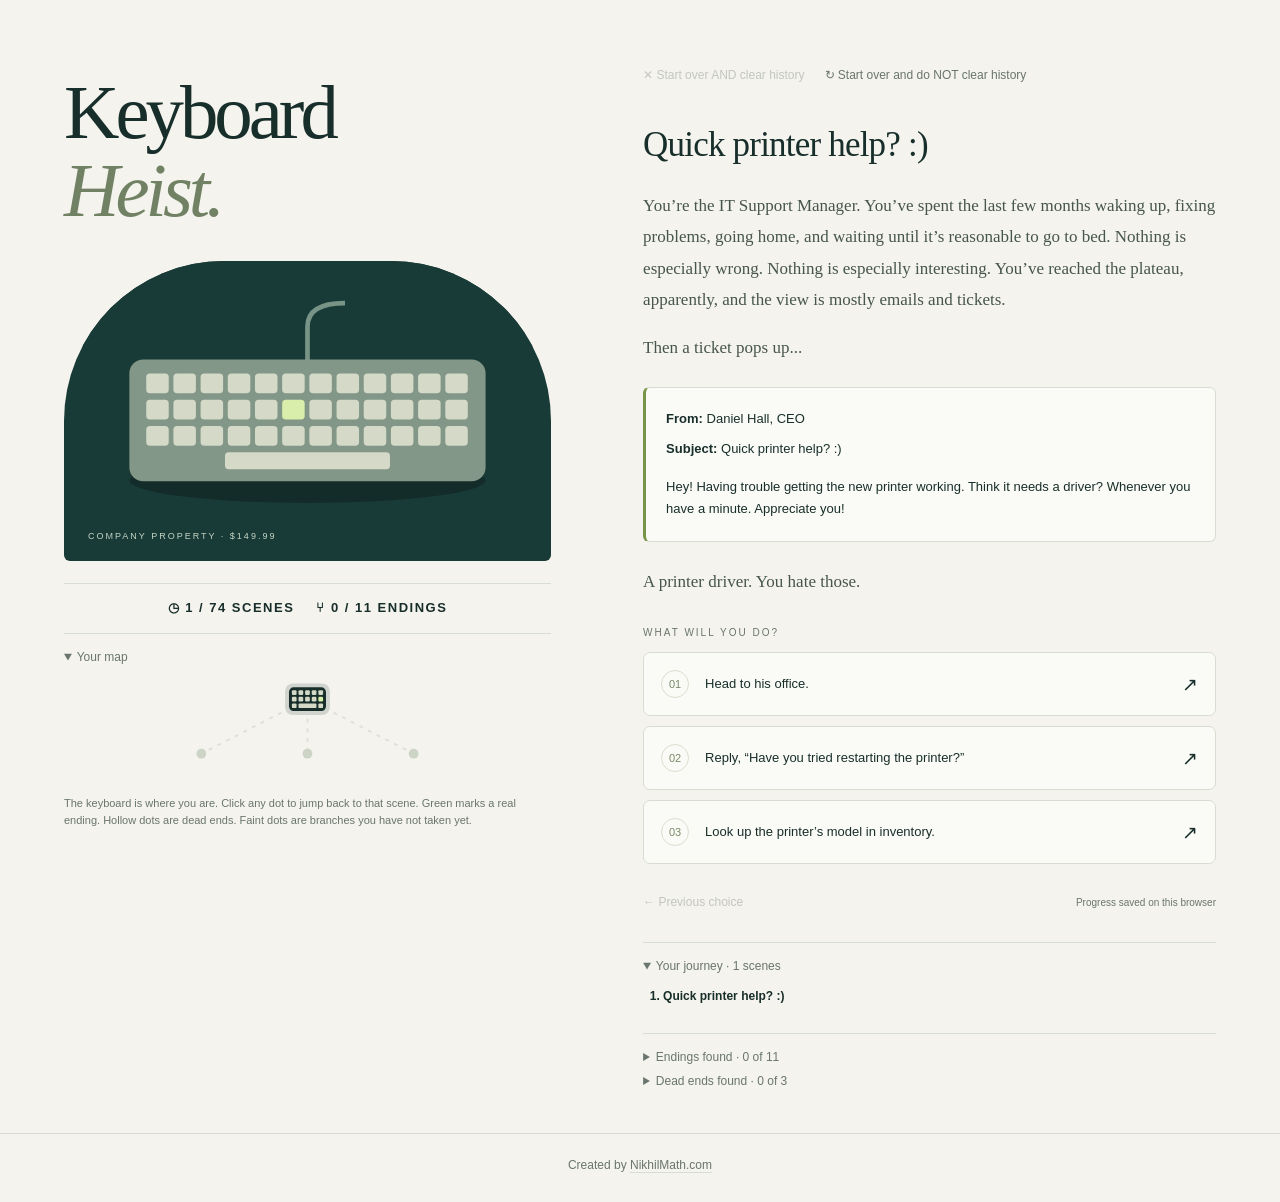
==== index.html @ 2177d33d "Fifth first-time-reader pass: four fixes and a route check in the repo - audit: "The bed cost almost" ====
<!doctype html>
<html lang="en">
<head>
<meta charset="utf-8">
<meta name="viewport" content="width=device-width, initial-scale=1">
<meta name="theme-color" content="#142c29">
<title>Keyboard Heist: A comedy</title>
<meta name="description" content="Steal a keyboard just to feel something. An interactive comedy with eleven real endings and three ways to miss them.">
<meta property="og:type" content="website">
<meta property="og:site_name" content="Keyboard Heist">
<meta property="og:title" content="Keyboard Heist: A comedy">
<meta property="og:description" content="Steal a keyboard just to feel something. An interactive comedy with eleven real endings and three ways to miss them.">
<meta property="og:url" content="https://keyboardheist.com/">
<meta property="og:image" content="https://keyboardheist.com/og-image.jpg">
<meta property="og:image:type" content="image/jpeg">
<meta property="og:image:width" content="2400">
<meta property="og:image:height" content="1260">
<meta property="og:image:alt" content="Keyboard Heist">
<meta name="twitter:card" content="summary_large_image">
<meta name="twitter:title" content="Keyboard Heist: A comedy">
<meta name="twitter:description" content="Steal a keyboard just to feel something. An interactive comedy with eleven real endings and three ways to miss them.">
<meta name="twitter:image" content="https://keyboardheist.com/og-image.jpg">
<link rel="stylesheet" href="styles.css">
<link rel="icon" href="favicon.svg?v=2" type="image/svg+xml">
<link rel="icon" href="favicon.png?v=2" type="image/png" sizes="180x180">
<link rel="apple-touch-icon" href="apple-touch-icon.png?v=2">
</head>
<body>
<main>
<aside><h1 id="cover-title">Keyboard<br><em>Heist.</em></h1>
<div class="art" id="cover-art" role="img" aria-label="An ordinary office keyboard with one green key on a dark desk"><svg viewBox="0 0 480 320" xmlns="http://www.w3.org/2000/svg"><path fill="#193b37" d="M0 0h480v320H0z"/><ellipse cx="240" cy="234" rx="190" ry="24" fill="#142c29"/><path d="M240 110V70q0-25 40-25" fill="none" stroke="#789486" stroke-width="5"/><rect x="50" y="105" width="380" height="130" rx="15" fill="#829788"/><rect x="68" y="120" width="24" height="21" rx="4" fill="#d4d9c8"/><rect x="97" y="120" width="24" height="21" rx="4" fill="#d4d9c8"/><rect x="126" y="120" width="24" height="21" rx="4" fill="#d4d9c8"/><rect x="155" y="120" width="24" height="21" rx="4" fill="#d4d9c8"/><rect x="184" y="120" width="24" height="21" rx="4" fill="#d4d9c8"/><rect x="213" y="120" width="24" height="21" rx="4" fill="#d4d9c8"/><rect x="242" y="120" width="24" height="21" rx="4" fill="#d4d9c8"/><rect x="271" y="120" width="24" height="21" rx="4" fill="#d4d9c8"/><rect x="300" y="120" width="24" height="21" rx="4" fill="#d4d9c8"/><rect x="329" y="120" width="24" height="21" rx="4" fill="#d4d9c8"/><rect x="358" y="120" width="24" height="21" rx="4" fill="#d4d9c8"/><rect x="387" y="120" width="24" height="21" rx="4" fill="#d4d9c8"/><rect x="68" y="148" width="24" height="21" rx="4" fill="#d4d9c8"/><rect x="97" y="148" width="24" height="21" rx="4" fill="#d4d9c8"/><rect x="126" y="148" width="24" height="21" rx="4" fill="#d4d9c8"/><rect x="155" y="148" width="24" height="21" rx="4" fill="#d4d9c8"/><rect x="184" y="148" width="24" height="21" rx="4" fill="#d4d9c8"/><rect x="213" y="148" width="24" height="21" rx="4" fill="#d8eeaa"/><rect x="242" y="148" width="24" height="21" rx="4" fill="#d4d9c8"/><rect x="271" y="148" width="24" height="21" rx="4" fill="#d4d9c8"/><rect x="300" y="148" width="24" height="21" rx="4" fill="#d4d9c8"/><rect x="329" y="148" width="24" height="21" rx="4" fill="#d4d9c8"/><rect x="358" y="148" width="24" height="21" rx="4" fill="#d4d9c8"/><rect x="387" y="148" width="24" height="21" rx="4" fill="#d4d9c8"/><rect x="68" y="176" width="24" height="21" rx="4" fill="#d4d9c8"/><rect x="97" y="176" width="24" height="21" rx="4" fill="#d4d9c8"/><rect x="126" y="176" width="24" height="21" rx="4" fill="#d4d9c8"/><rect x="155" y="176" width="24" height="21" rx="4" fill="#d4d9c8"/><rect x="184" y="176" width="24" height="21" rx="4" fill="#d4d9c8"/><rect x="213" y="176" width="24" height="21" rx="4" fill="#d4d9c8"/><rect x="242" y="176" width="24" height="21" rx="4" fill="#d4d9c8"/><rect x="271" y="176" width="24" height="21" rx="4" fill="#d4d9c8"/><rect x="300" y="176" width="24" height="21" rx="4" fill="#d4d9c8"/><rect x="329" y="176" width="24" height="21" rx="4" fill="#d4d9c8"/><rect x="358" y="176" width="24" height="21" rx="4" fill="#d4d9c8"/><rect x="387" y="176" width="24" height="21" rx="4" fill="#d4d9c8"/><rect x="152" y="204" width="176" height="18" rx="4" fill="#d4d9c8"/></svg><span class="art-caption">COMPANY PROPERTY · $149.99</span></div>
<div class="art vignette" id="vignette-art" role="img" hidden></div>
<hr><div class="meta"><span id="scene-tally">◷ 74 SCENES</span><span id="ending-tally">⑂ 11 ENDINGS</span></div></aside>
<section class="reader" aria-label="Interactive story"><div class="toolbar"><div class="tools"><button class="text-button" id="clear">✕ Start over AND clear history</button><button class="text-button" id="restart">↻ Start over and do NOT clear history</button></div></div><div id="scene" class="scene"></div><div class="below"><button class="text-button" id="back">← Previous choice</button><span class="save" id="save" role="status"></span></div><div id="mobile-map-slot"></div><details open><summary>Your journey <span id="count"></span></summary><ol id="journey"></ol></details><details><summary>Endings found <span id="found-count"></span></summary><ul id="found-list"></ul><p class="still-hidden" id="still-hidden"></p></details><details id="dead-box"><summary>Dead ends found <span id="dead-count"></span></summary><ul id="dead-list"></ul><p class="still-hidden" id="dead-hidden"></p></details></section>
<details open id="map-box"><summary>Your map</summary><div id="map"></div><p class="map-key"><span class="key-earth">The keyboard is where you are.</span><span class="key-hell">The pitchfork is where you are. Red dots are Hell, and bright red marks a real ending down there.</span><span class="key-space">The rocket is where you are. Blue dots are the mission, and bright blue marks a real ending up there.</span> Click any dot to jump back to that scene. Green marks a real ending. Hollow dots are dead ends. Faint dots are branches you have not taken yet.</p></details>
</main><footer>Created by <a href="https://nikhilmath.com" target="_blank" rel="noopener noreferrer">NikhilMath.com</a></footer><noscript>Enable JavaScript in your browser to play this adventure.</noscript>
<script>
// STORY DATA: write each destination scene before adding a choice that links to it.
// Scenes have choices, ending: true, or checkpoint: true for an explicitly unfinished branch.
const STORY = {
  "arrival": {
    "location": "4:46 p.m. · New ticket",
    "title": "Quick printer help? :)",
    "text": [
      "You’re the IT Support Manager. You’ve spent the last few months waking up, fixing problems, going home, and waiting until it’s reasonable to go to bed. Nothing is especially wrong. Nothing is especially interesting. You’ve reached the plateau, apparently, and the view is mostly emails and tickets.",
      "Then a ticket pops up..."
    ],
    "ticket": {
      "from": "Daniel Hall, CEO",
      "subject": "Quick printer help? :)",
      "body": "Hey! Having trouble getting the new printer working. Think it needs a driver? Whenever you have a minute. Appreciate you!"
    },
    "afterTicket": [
      "A printer driver. You hate those."
    ],
    "choices": [
      {
        "label": "Head to his office.",
        "hint": "Maybe walking somewhere will count as feeling something.",
        "next": "office"
      },
      {
        "label": "Reply, “Have you tried restarting the printer?”",
        "hint": "You deserve to ask. Once.",
        "next": "restart"
      },
      {
        "label": "Look up the printer’s model in inventory.",
        "hint": "There’s still a professional somewhere inside you.",
        "next": "printer_model"
      }
    ]
  },
  "office": {
    "location": "A few minutes later · Daniel’s office",
    "title": "Head to his office.",
    "text": [
      "Forty-three seconds to Daniel’s office. His door is open, because his door is always open.",
      "He looks up and his whole face reorganizes into welcome. “Hey! Gosh, thanks for coming down. Did you eat? I have a granola bar.”",
      "You did eat. You decline. He apologizes for the ticket, for the printer, for having a printer at all.",
      "There’s a Bible verse on a Post-it stuck to his monitor. A framed photo of his kids on the desk.",
      "He offers you his chair. His phone lights up. “Sorry, gotta grab this. Holler if you need anything.” He steps out. The door doesn’t quite close.",
      "You put your hands on the keyboard because your hands have to go somewhere.",
      "You type your name. It’s a nothing keyboard, the kind companies buy in bulk for executives. You type your name again.",
      "You’ve been typing on keyboards for twenty-two years. You have never noticed a keyboard before. You are noticing this keyboard.",
      "You type a whole sentence: “Something is wrong with me.” You backspace it. The backspace also feels wonderful.",
      "Daniel is still on the phone. Your hands are still on the keyboard. Whatever you came down here for, you’ve forgotten it."
    ],
    "choices": [
      {
        "label": "Take it. Right now.",
        "hint": "You could be out of the building in ninety seconds. Probably.",
        "next": "end_spare"
      },
      {
        "label": "Leave it. Come back for it later.",
        "hint": "You’d finish clean. You’d plan. That’s who you are.",
        "next": "plan"
      },
      {
        "label": "Stand up. Walk away. Never think about this again.",
        "hint": "Everyone would tell you it’s the correct choice.",
        "next": "walk_away"
      }
    ]
  },
  "plan": {
    "location": "That week · Home, then work",
    "title": "The plan",
    "text": [
      "You can’t stop thinking about the keyboard. Dinner, TV, the usual nothing. Except your fingers keep typing on the couch cushion.",
      "You look it up. Full-size. Black and gray. $149.99. Four and a half stars. One reviewer wrote, “It’s a keyboard.” You buy one.",
      "It arrives in a box big enough for a small pizza. You type your name at the kitchen table. Nothing. Same model, same clack. It has to be his. Some of his soul got into that one, or something. An x factor you cannot explain, and it draws you. Well. Now you have a decoy.",
      "You’re early the next morning. You open a spreadsheet. Column A: Daniel’s schedule. Column B: Things that could go wrong. It’s the most alive you’ve felt in months, and it’s a crime. Or it will be.",
      "IT can go anywhere. Nobody asks why. Daniel eats lunch at 12:15 and leaves his door open. Always. His assistant, Marcy, sits outside it and sees everything.",
      "Over her shoulder, her calendar: the company retreat, next Friday. Daniel brings his own keyboard to every offsite. She calls it “the founding keyboard.” He started the company on it. Once it leaves the building, your chance is gone."
    ],
    "choices": [
      {
        "label": "Case the office.",
        "hint": "Professionally. You are a professional.",
        "next": "outage"
      },
      {
        "label": "Just ask him about it.",
        "hint": "Normal. He loves talking about his stuff.",
        "next": "ask"
      }
    ]
  },
  "outage": {
    "location": "Thursday · Then Friday, 10:03 a.m.",
    "title": "The outage",
    "text": [
      "Daniel leaves for a meeting. His office is empty. You make it to the doorway. Marcy looks up. You crouch and examine a cable that doesn’t exist. “Everything okay?” “Cable.” She nods. Cables are a thing.",
      "The next day, you take down the internet for “an emergency patch.” The building goes quiet, then loud. Ten people wander toward your desk holding their laptops like sick pets.",
      "Marcy, who lives in her inbox, comes down herself. You tell her it’ll be back in two minutes. She thanks you. She goes to the break room for a snack.",
      "You have two minutes. You walk into Daniel’s office. The keyboard is right there.",
      "Next to it, on paper, because the internet is down: his retreat packing list. “Keyboard” is underlined twice.",
      "He’ll pack it himself. If anything about it seems off, the first question will be who was in his office during the outage. That’s you."
    ],
    "choices": [
      {
        "label": "Back out. Think.",
        "hint": "You can’t steal it from a cabin in the woods.",
        "next": "grandmother"
      }
    ]
  },
  "grandmother": {
    "location": "Friday · Then Saturday, a coffee shop",
    "title": "The grandmother",
    "text": [
      "You can’t steal it at the retreat. A cabin in the woods, forty coworkers, nowhere to hide. Once the keyboard leaves the building, it’s gone.",
      "The retreat has to be canceled. You can’t cancel it. Daniel can.",
      "Daniel hates leaving anyone out. Last year he canceled the retreat because one intern was allergic to the trees at the cabin.",
      "All you need is a reason you can’t go. A sick relative. You have a mother in Ohio, who is fine and picks up her phone. Or you could hire a grandmother.",
      "You post an ad: “Small family role. Elderly woman. $75/hour. No questions.” Three people reply. The first is a college student in a wig. They probably thought it was for a play. The second is a real grandmother, so old she doesn’t even know how to improvise a lie.",
      "The third introduces herself as Mrs. Cox. She reads the brief, asks about your childhood, and tears up. You haven’t told her anything yet."
    ],
    "choices": [
      {
        "label": "Hire Mrs. Cox.",
        "hint": "She’s far too good. That’s the point.",
        "next": "visit"
      },
      {
        "label": "Forget it. Use your mother in Ohio.",
        "hint": "She’s fine. She picks up her phone. That may be a problem.",
        "next": "end_mom"
      }
    ]
  },
  "visit": {
    "location": "Monday · Then a rented room",
    "title": "The visit",
    "text": [
      "You tell Daniel your grandmother is very sick and you can’t make the retreat. You look at the floor. You’re better at this than you should be.",
      "He puts a hand over his heart. “Then we’re not going. Nobody gets left out.” Then he asks where she is. He’d like to visit.",
      "Daniel arrives with flowers and a casserole. Mrs. Cox is propped up in a bed you rented by the hour. She knows your middle name. She knows your childhood dog’s name. You don’t remember telling her.",
      "Daniel takes her hand and prays. She squeezes back. She’s crying real tears. “You’re a good grandkid,” she says to you. She means it more than you can bear.",
      "He sends the email: “Family comes first. The retreat is canceled. Please keep our teammate’s grandmother in your prayers.” Marcy replies all with a heart. Forty people follow.",
      "The email went out an hour ago. Mrs. Cox is still on the clock, and so is the bed. She’s holding Daniel’s hand, asking if he’s eating enough. He’s telling her about his kids."
    ],
    "choices": [
      {
        "label": "Pay her and move on.",
        "hint": "Cash. No receipt.",
        "next": "audit"
      },
      {
        "label": "Let Mrs. Cox keep going.",
        "hint": "She’s getting attached. So is he.",
        "next": "end_method"
      }
    ]
  },
  "audit": {
    "location": "Thursday · New email",
    "title": "The audit",
    "text": [
      "You paid Mrs. Cox $150 in cash in a parking lot. She asked for a good review and left. The bed cost almost as much. Add the decoy, and you’ve spent three keyboards’ worth of money to steal one keyboard.",
      "Then, a new email, all staff: an asset audit. Every keyboard, every monitor, every stapler, scanned and logged.",
      "Every keyboard is tagged. Your decoy isn’t. The moment anyone scans it, it’s over. You have exactly one day.",
      "But put it on Daniel’s desk with a copy of his tag, and the audit will log it as his. After that, nobody will ever check it again."
    ],
    "choices": [
      {
        "label": "Make a tag.",
        "hint": "You’re in IT. You’re allowed a label printer.",
        "next": "swap"
      },
      {
        "label": "Skip it. Nobody checks.",
        "hint": "Nobody ever checks. Probably.",
        "next": "end_red"
      }
    ]
  },
  "swap": {
    "location": "11:02 p.m. · Then 11:18 a.m., Daniel’s office",
    "title": "The swap",
    "text": [
      "The supply closet. An asset tag is a barcode and a serial number. IT has the password to the asset list, so you look up Daniel’s keyboard and print its tag again, digit for digit. The night cleaner asks if you’re working late. “Inventory.” He does not ask about the barcode.",
      "You’d swap them tonight, but security locks Daniel’s office at six, and it’s the one door IT doesn’t have a key to. It will have to be tomorrow, in the middle of the audit.",
      "The auditor arrives at nine sharp with a scanner, a clipboard, and a face like an unopened envelope. He counts everything twice. He likes you. You’re the only one who answers his questions with numbers, which is worse.",
      "You give him the tour and save Daniel’s office for last. While he counts the staplers next door, you slip ahead.",
      "The office is empty. The decoy goes on the desk. The real keyboard goes on the chair, for a second, while you straighten the cable. Footsteps. The auditor is in the doorway, scanner up.",
      "He scans the keyboard on the desk. The forged tag beeps green. You have never been prouder of anything. “Well,” he says. He stops. He puts a hand to his chest. He starts to wheeze."
    ],
    "choices": [
      {
        "label": "Look at him.",
        "hint": "Really look.",
        "next": "choice"
      }
    ]
  },
  "choice": {
    "location": "11:19 a.m. · Daniel’s office",
    "title": "The choice",
    "text": [
      "He drops to one knee. His scanner clatters. He’s gasping like a man who’s run out of a word.",
      "The keyboard is on the chair behind you. He’s on the floor now. For one second, you look at the keyboard.",
      "You are shocked. Shocked that you looked at it at all. That it took you a whole second to look back at him. You feel guilty in a way you didn’t know you could.",
      "You grab the keyboard and run anyway. Down the hall, past a fern and a poster that says TEAMWORK. Something skitters under your shoe. You look down. It’s an inhaler.",
      "“Dang,” you say."
    ],
    "choices": [
      {
        "label": "Go back with the inhaler.",
        "hint": "The keyboard is coming with you.",
        "stamp": "virtue",
        "next": "lie"
      },
      {
        "label": "Keep running.",
        "hint": "He can’t be that sick. Right?",
        "stamp": "sin",
        "next": "end_running"
      }
    ]
  },
  "lie": {
    "location": "11:24 a.m. · Then that evening",
    "title": "The lie",
    "text": [
      "You slide back into the office on your knees. You press the inhaler into his hand. “You dropped this,” you say. “Ten seconds ago. I saw it.”",
      "He breathes. He breathes again. He nods, eyes wet. He believes you completely.",
      "He sits against the desk. He sees the keyboard in your arms. “Why did you grab the keyboard?” “I don’t know,” you say. “I wasn’t thinking about it. I just had it.”",
      "It’s almost true. He decides what it means. “You grabbed what was in your hands and you came back,” he says, like he’s explaining you to yourself. He assumes you would never have let him die over a keyboard. That lands harder than the inhaler.",
      "By evening, everyone knows about the inhaler. Nobody knows about the keyboard, which is in your bag. You should feel guilty. You do. You rationalize: the company wants happy employees. You are an employee. You are happy. Aren’t you?",
      "Your phone buzzes. Daniel: “Heard what you did today. Thank you. You saved a man’s life.”"
    ],
    "choices": [
      {
        "label": "Go home.",
        "hint": "You’ve been waiting for this for weeks.",
        "next": "end_plateau"
      }
    ]
  },
  "end_plateau": {
    "location": "Ending · Company property",
    "title": "The plateau",
    "ending": true,
    "text": [
      "You walk out with it in your bag. Past Marcy. Past the fern. Nobody stops you. Nobody checks. On Daniel’s desk, the decoy is already answering his emails. He hasn’t noticed. He never will.",
      "At home, you take it out of the bag and set it on the kitchen table. You plug it in. Nobody is cheering. The refrigerator hums.",
      "You type your name. It appears on the screen. It feels like a keyboard. It always did. What you felt in Daniel’s office was never the keyboard.",
      "You wait for the rest of it. The part where it was worth it. You give it a minute. You give it a week.",
      "That was the whole thing. That was all of it.",
      "Nothing is especially wrong. Nothing is especially interesting. You’ve reached the plateau, apparently, and the view is mostly emails and tickets."
    ],
    "prompt": "The end.",
    "finale": true,
    "name": "The plateau"
  },
  "end_spare": {
    "location": "The hallway · Then your desk, then his office",
    "title": "Take it. Right now.",
    "text": [
      "You pick it up. It weighs almost nothing. You walk out holding it in both hands, like a casserole.",
      "Daniel is in the hallway, phone already lowered. “Oh! What are you doing with that?”",
      "“It’s not working,” you say. “I’ll grab you a different one.”",
      "“Oh no, that happened before!” He’s delighted to help. “Just unplug the little receiver and plug it back in. Don’t even need to reset anything.”",
      "He takes it back to his desk and does it for you. It works. Of course it works. “Honestly, keep it! I’ve got a spare in a drawer.” He holds it out to you with both hands, receiver and all.",
      "It slips. It hits the floor. The space bar skates out into the hall. Something inside makes a small, final sound.",
      "Daniel looks at it. “Oh. Never mind. I’ll use the spare.”",
      "You go back to your desk, where your emails and tickets are waiting.",
      "You step away for coffee. When you come back, it’s on your desk, the space bar in a sandwich bag. A Post-it in Daniel’s handwriting: “Can you save him?”",
      "You’re IT. Broken things come to you. You open it up. One spring, knocked loose. You put it back. You click the space bar on. You could tell Daniel it’s dead and keep it. Nobody would ever know.",
      "You walk it back to his office instead. He plugs it in with a cable this time, “so he can’t get away again,” and offers you his chair to test it. You type your name. It still feels wonderful."
    ],
    "choices": [
      {
        "label": "Go home. Try not to think about it.",
        "hint": "You will anyway.",
        "next": "plan"
      }
    ]
  },
  "end_mom": {
    "location": "Monday · Daniel’s office, then six o’clock",
    "title": "Forget it. Use your mother in Ohio.",
    "text": [
      "You tell Daniel your mother is very sick. He is stricken. He is also thorough: he asks for her number, so he can pray with her.",
      "She picks up on the first ring. She is fine. She is also confused. Daniel prays for three minutes. She says “Amen,” because she is polite.",
      "She calls you back at six. “Who is Daniel and why is he so nice to me? Are you okay?”",
      "She’s coming for a long visit. She has already booked the flight. The keyboard is still on Daniel’s desk.",
      "Daniel cancels the retreat and tells you to take all the time you need. “Family comes first,” he says, with a hand over his heart."
    ],
    "choices": [
      {
        "label": "Pick her up at the airport.",
        "hint": "She sounded worried. Not about herself.",
        "next": "mom_lands"
      }
    ]
  },
  "mom_lands": {
    "location": "Two days later · The airport, then Ohio",
    "title": "Pick her up at the airport.",
    "space": true,
    "text": [
      "Your mom comes through arrivals with one carry-on. She looks at you for about two seconds. “Oh, honey,” she says. “You’re bored.”",
      "You tell her everything, right there by baggage claim: Daniel, the keyboard, the decoy, the grandmother you almost hired. She doesn’t look shocked. She looks interested.",
      "“I’ve been bored since I retired,” she says. “Nothing’s especially wrong. Nothing’s especially interesting.” So it runs in the family.",
      "The long visit lasts forty minutes. She has already bought you a seat on her flight home.",
      "That night, in her kitchen in Ohio, she tells you about the moon rock at the Armstrong Air & Space Museum in Wapakoneta, half an hour away. A real piece of the Moon, from Apollo 11. She first saw it on a school trip when she was eight. She has wanted it ever since.",
      "“You’ve got a plan for a keyboard,” she says. “Make one for a rock.”"
    ],
    "choices": [
      {
        "label": "Go in with a school field trip.",
        "hint": "Nobody counts the chaperones.",
        "next": "field_trip"
      },
      {
        "label": "Go in at closing time.",
        "hint": "Your mom knows the guard. Your mom knows everybody.",
        "next": "closing_time"
      }
    ]
  },
  "field_trip": {
    "location": "Thursday · The Armstrong Air & Space Museum",
    "title": "Go in with a school field trip.",
    "space": true,
    "text": [
      "Your mom signs you both up to chaperone a fourth-grade field trip. Nobody checks. Nobody ever checks the chaperones.",
      "Thirty kids hit the museum at once. One tries to climb into a space capsule. Two start crying. The guard runs toward the crying.",
      "Your mom swaps the moon rock for a rock from her garden. Same size. Same gray. She practiced on the kitchen table. You know a decoy when you see one.",
      "On the bus home, a fourth grader asks what’s in her purse. “A rock,” she says. It’s true."
    ],
    "choices": [
      {
        "label": "Get it home.",
        "hint": "Act natural. You’re a chaperone.",
        "next": "moon_rock"
      }
    ]
  },
  "closing_time": {
    "location": "Thursday · The museum, at closing",
    "title": "Go in at closing time.",
    "space": true,
    "text": [
      "At 4:55 you’re in the museum, studying a spacesuit very hard. At five, the lights dim.",
      "The guard knows your mom. She asks about his grandkids. He gets out his phone. She says “Oh, look at him” forty-one times.",
      "You have the whole museum to yourself. You lift the glass and pick up the Moon. Somehow you thought it would be heavier. Your mom sets a rock from her garden in its place.",
      "On the way out, your mom hugs the guard. He tells her to come back soon. She says she will. She probably will."
    ],
    "choices": [
      {
        "label": "Get it home.",
        "hint": "Drive the speed limit. Exactly the speed limit.",
        "next": "moon_rock"
      }
    ]
  },
  "moon_rock": {
    "location": "That night · Your mom’s kitchen",
    "title": "The rock",
    "space": true,
    "text": [
      "The moon rock sits on your mom’s kitchen table, next to the salt. You both look at it for a long time. “It’s a rock,” she says. You know this feeling. You paid $149.99 for it once.",
      "On the TV in the next room, Artemis II launches from Florida in nine days: four astronauts, once around the Moon and home. The camera tours the capsule. Strapped to the wall with Velcro is a keyboard.",
      "Everything NASA buys is the best one ever made, tested past the point of reason. That is the best keyboard on or off the planet.",
      "Your mom turns the TV up. “They don’t keep the good stuff in Ohio,” she says, and drops the moon rock in her purse. It goes where she goes now.",
      "You started with a CEO. Now it’s the government. Out of habit, you check the IT contract boards. Kennedy Space Center has posted a printer-driver ticket."
    ],
    "choices": [
      {
        "label": "Take the printer-driver ticket.",
        "hint": "The task you hate most. Nobody on Earth wants it.",
        "next": "printer_kennedy"
      },
      {
        "label": "Hide in the rocket’s cargo.",
        "hint": "Two crates marked “Crew supplies.” Close enough.",
        "next": "crew_supplies"
      }
    ]
  },
  "printer_kennedy": {
    "location": "A week later · Kennedy Space Center",
    "title": "Take the printer-driver ticket.",
    "space": true,
    "text": [
      "“Printer won’t print. Crew building. Urgent.” Every IT person in Florida has scrolled past it. You take it. You fly down with your mom, who is listed as your assistant and has packed sandwiches.",
      "It’s the worst printer driver you have ever installed. It takes four hours. For the first time in your career, you don’t hate it.",
      "The printer prints the crew’s checklists. Everyone thanks you. Nobody takes back your badge.",
      "IT can go anywhere. Nobody asks why. Not even at NASA. On launch morning, nobody asks why you and your mom are in the capsule, either."
    ],
    "choices": [
      {
        "label": "Find somewhere to hide.",
        "hint": "Behind the seats. Very still. Very small.",
        "next": "liftoff"
      }
    ]
  },
  "crew_supplies": {
    "location": "A week later · Kennedy Space Center",
    "title": "Hide in the rocket’s cargo.",
    "space": true,
    "text": [
      "At NASA’s research center in Cleveland, two crates are marked “Crew supplies.” You and your mom are crew supplies now. She packs sandwiches.",
      "A forklift lifts you. A truck drives you somewhere flat and hot. An elevator goes up for a very long time.",
      "Hours later, you lift the lid an inch. You’re inside the capsule. Next to you, your mom’s lid lifts an inch too.",
      "Four astronauts climb in and strap down. Nobody checks the crew supplies. Somewhere far below, someone starts a countdown."
    ],
    "choices": [
      {
        "label": "Stay very still.",
        "hint": "You’re crew supplies. Act like it.",
        "next": "liftoff"
      }
    ]
  },
  "liftoff": {
    "location": "Launch day · Orion",
    "title": "Liftoff",
    "space": true,
    "text": [
      "Zero. The whole world shakes for eight minutes. Somewhere in the dark, your mom finds your hand and holds it the entire time. You haven’t held her hand since you were nine.",
      "Then it goes quiet. A pen floats past your face. Then one of your mom’s sandwiches.",
      "The astronauts find you about an hour later. There’s a lot of language. The commander calls Houston, and Houston is quiet for a very long time.",
      "You can’t turn a moon rocket around. They give you a corner, two straps and one rule: don’t touch anything.",
      "It takes five days to reach the Moon. The keyboard is on the wall the whole way, six feet from you."
    ],
    "choices": [
      {
        "label": "Wait until they sleep.",
        "hint": "Even astronauts sleep. Eventually.",
        "next": "lights_out"
      },
      {
        "label": "Let your mom distract them.",
        "hint": "She has questions. So many questions.",
        "next": "mom_tour"
      }
    ]
  },
  "lights_out": {
    "location": "The night before the Moon · Orion",
    "title": "Wait until they sleep.",
    "space": true,
    "text": [
      "Astronauts sleep in bags strapped to the walls. You wait until all four are breathing slowly. Your mom gives you a thumbs-up.",
      "You push off toward the keyboard. You push off a little too hard.",
      "You sail past it, spin, and kick the toilet. Something behind its panel makes a noise like a blender eating a spoon. Then it makes no noise at all.",
      "You peel the keyboard off the wall. Velcro is very loud at night. The lights come on."
    ],
    "choices": [
      {
        "label": "Hide it behind your back.",
        "hint": "In a capsule this small.",
        "next": "toilet"
      }
    ]
  },
  "mom_tour": {
    "location": "The day before the Moon · Orion",
    "title": "Let your mom distract them.",
    "space": true,
    "text": [
      "Your mom has questions. How do you sleep? How do you eat? How does the bathroom work?",
      "The astronauts are polite, because she is. They give her a tour of the toilet. She asks what one button does. All four of them say “Don’t.”",
      "She has already pressed it. The toilet makes a noise like a blender eating a spoon. Then it makes no noise at all.",
      "While everyone stares at the toilet, you peel the keyboard off the wall. Velcro is very loud. Nobody hears it."
    ],
    "choices": [
      {
        "label": "Hide it behind your back.",
        "hint": "Act casual. In zero gravity.",
        "next": "toilet"
      }
    ]
  },
  "toilet": {
    "location": "Day five · Orion, near the Moon",
    "title": "The toilet",
    "space": true,
    "text": [
      "The toilet is broken. It cost twenty-three million dollars. Its fan is jammed. Nobody says whose fault it is. Nobody has to.",
      "Houston says it will still take one kind of business. Not the other kind. Four astronauts look at you. It’s a long way home.",
      "The keyboard is behind your back. Your mom is looking at a small hatch you never noticed before. A label on it says ESCAPE POD. It isn’t in any of the brochures.",
      "You’re IT. Broken things come to you."
    ],
    "choices": [
      {
        "label": "Grab your mom. Take the escape pod.",
        "hint": "Keyboard and all. Somebody else can fix the toilet.",
        "next": "escape_pod"
      },
      {
        "label": "Put the keyboard back. Fix the toilet.",
        "hint": "It’s a ticket. You know what to do with tickets.",
        "next": "far_side"
      }
    ]
  },
  "escape_pod": {
    "location": "Day five · The escape pod, then Lake Erie",
    "title": "Grab your mom. Take the escape pod.",
    "space": true,
    "text": [
      "The escape pod has two seats, one parachute and no instructions.",
      "Your mom leaves the moon rock on the commander’s seat with a note: “Sorry about the toilet.” It’s closer to home up here anyway. Then she climbs in.",
      "The pod swings once around the Moon and falls toward Earth. The keyboard is in your lap. Your mom is laughing. You realize you are too.",
      "Three days later, you splash down in Lake Erie. A fishing boat picks you up. The captain doesn’t ask. Ohio doesn’t ask."
    ],
    "choices": [
      {
        "label": "Take it home.",
        "hint": "The keyboard. And your mom.",
        "next": "spice"
      }
    ]
  },
  "spice": {
    "location": "Ending · Your mom’s kitchen",
    "title": "Take it home.",
    "space": true,
    "ending": true,
    "text": [
      "Your mom’s computer is older than some of your coworkers. The keyboard that went around the Moon plugs right in.",
      "She types her bingo newsletter on it. You type your name. It feels wonderful. You’re pretty sure it isn’t the keyboard.",
      "She reads the newsletter out loud, doing voices. You laugh until you have to sit on the floor. The refrigerator hums. Nobody minds.",
      "Daniel texts to ask how your mother is doing. “Better,” you write back. “So am I.”",
      "You didn’t need a keyboard. You needed a little spice."
    ],
    "prompt": "The end.",
    "finale": true,
    "name": "A little spice"
  },
  "far_side": {
    "location": "Ending · Behind the Moon",
    "title": "Put the keyboard back. Fix the toilet.",
    "space": true,
    "ending": true,
    "text": [
      "You Velcro the keyboard back to the wall. Then you take the panel off the toilet.",
      "Houston talks you through it. Something small is jammed in the fan. You don’t ask what. You get it out. The fan spins. Nobody shakes your hand. Everybody thanks you.",
      "That night, the capsule swings behind the Moon. There’s no signal back there. No Houston. No Daniel. No emails. No tickets.",
      "Your mom holds the moon rock up to the window, right next to the Moon. “Look,” she says. “It’s home.”",
      "Nothing is especially wrong. Everything is especially interesting."
    ],
    "prompt": "The end.",
    "finale": true,
    "name": "The far side"
  },
  "end_method": {
    "location": "Ending · Method",
    "title": "Let Mrs. Cox keep going.",
    "ending": true,
    "text": [
      "You let Mrs. Cox keep going. She is not a woman who stops. She tells Daniel he reminds her of her late husband, Walter.",
      "By Friday, Daniel has given her the guest room. By Monday, she is at the all-hands, taking notes.",
      "She catches your eye across the conference table and mouths: “You owe me.” She is not wrong.",
      "She’s at Daniel’s side every day now. Nobody knows she’s hired help except you. You never get near the keyboard again."
    ],
    "name": "Method"
  },
  "end_red": {
    "location": "Ending · Asset not found",
    "title": "Skip it. Nobody checks.",
    "ending": true,
    "text": [
      "You skip the tag. You do the swap at lunch. Nobody checks, you tell yourself.",
      "The auditor checks. He scans the keyboard on Daniel’s desk. It beeps once. Red. “Asset not found,” says the scanner, very calmly.",
      "He looks at the keyboard. He looks at you. He has seen this before, and he is sad about it. He calls Daniel in.",
      "Daniel arrives holding a granola bar. He looks at the keyboard, then at you. He is heartbroken. “I would’ve given you anything.” You are asked to leave. The real keyboard was in your bag the whole time. It feels like nothing."
    ],
    "name": "Asset not found"
  },
  "end_running": {
    "location": "11:20 a.m. · The stairwell, then lower",
    "title": "Keep running.",
    "hell": true,
    "text": [
      "You keep running. Past Marcy and her granola bar. Down the stairs: lobby, basement, B2, which the building doesn’t have. B9. It gets warm. Then very warm.",
      "At the bottom, a sign: WELCOME TO HELL, PLEASE TAKE A NUMBER. A demon at the front desk prints you a lanyard. “You’re early. Most people die first. The auditor will be fine, by the way. You didn’t know that when you ran.”",
      "“Bring the keyboard. Orientation is at nine. And yes, the running is already on your record.”"
    ],
    "choices": [
      {
        "label": "Sign in. Keep the keyboard.",
        "hint": "Everyone brings something. You brought someone else’s.",
        "stamp": "sin",
        "next": "hell_orientation"
      },
      {
        "label": "Run back up and face it.",
        "hint": "Up has to be somewhere. So does everything you ran from.",
        "stamp": "virtue",
        "next": "hell_upstairs"
      }
    ]
  },
  "hell_upstairs": {
    "location": "Ending · Not the hero",
    "title": "Run back up and face it.",
    "hell": true,
    "ending": true,
    "text": [
      "You run back up, past the B2 that doesn’t exist, and come out by the fern at 8:59 the next morning. The auditor is fine. He’s also very clear about who ran.",
      "HR is waiting. Daniel looks so disappointed you almost feel something. Security takes the keyboard and walks you out.",
      "You went back to face it. You’re just a day late, and nobody up here gives points for that."
    ],
    "prompt": "The end.",
    "finale": true,
    "name": "Not the hero"
  },
  "hell_orientation": {
    "location": "Day one · Orientation, Conference Room B",
    "title": "Orientation",
    "hell": true,
    "text": [
      "Orientation: no windows, a hum someone chose on purpose, deviled eggs. Compliance counts the chairs twice and opens a file with your name on it.",
      "The demon who brought the eggs is so happy you’re here their tail wags. The nicest demon in Hell, everyone says, a little tiredly. They hand you their pitchfork to “get a feel for it” during the safety video.",
      "The handle is warm. The balance is perfect. You poke the air, and the air seems grateful. The keyboard under your other arm feels like nothing now. Uh oh."
    ],
    "choices": [
      {
        "label": "Steal it. Walk out.",
        "hint": "Nobody stops someone who looks busy.",
        "stamp": "sin",
        "next": "hell_grab"
      },
      {
        "label": "Hand it back. Smile.",
        "hint": "It isn’t yours.",
        "stamp": "virtue",
        "next": "hell_plan"
      }
    ]
  },
  "hell_grab": {
    "location": "Day one · Then that night",
    "title": "Steal it. Walk out.",
    "hell": true,
    "text": [
      "You walk out of the safety video holding the pitchfork, like you have somewhere to be. Nobody stops you.",
      "That night, Compliance counts. One pitchfork is missing. The nice demon pats every pocket twice. “Losing an implement is a transfer offense,” Compliance says. “Up. Middle management. Ohio.” The nice demon has until morning.",
      "It never crosses their mind to ask you."
    ],
    "choices": [
      {
        "label": "Say nothing. Let them take the fall.",
        "hint": "They’ll be fine in Ohio. Probably.",
        "stamp": "sin",
        "next": "hell_quiet"
      },
      {
        "label": "Give it back before morning.",
        "hint": "Walk it over. Hope nobody asks why you had it.",
        "stamp": "virtue",
        "next": "hell_committee"
      }
    ]
  },
  "hell_committee": {
    "location": "Day two · Then every Tuesday",
    "title": "Give it back before morning.",
    "hell": true,
    "text": [
      "You walk it back before morning. The nice demon lights up so hard their tail knocks over a chair. “You were testing it? For the Pitchfork Safety Committee? Nobody ever volunteers!”",
      "Compliance has already written your name down. The committee meets every Tuesday, forever. Somebody has to take the minutes. It’s you. It will always be you."
    ],
    "choices": [
      {
        "label": "Take the minutes.",
        "hint": "Forever is a long meeting.",
        "next": "hell_plateau"
      }
    ]
  },
  "hell_quiet": {
    "location": "Day two · Then day three",
    "title": "Say nothing. Let them take the fall.",
    "hell": true,
    "text": [
      "You say nothing. You’re better at this than you should be.",
      "In the morning, the nice demon packs a mug that says WORLD’S OKAYEST DEMON and hugs you goodbye. It takes a while. They mean it.",
      "The pitchfork is yours now, unofficially. Every night you hide it from the count. It won’t be yours for real unless somebody signs it over."
    ],
    "choices": [
      {
        "label": "Make a deal with the Devil.",
        "hint": "He’s right there on the org chart.",
        "stamp": "sin",
        "next": "hell_devil"
      },
      {
        "label": "Confess on Form 666. Bring them back.",
        "hint": "There’s always a form. Even for this.",
        "stamp": "virtue",
        "next": "hell_form"
      }
    ]
  },
  "hell_form": {
    "location": "Day three · Then forever",
    "title": "Confess on Form 666. Bring them back.",
    "hell": true,
    "text": [
      "At Requisitions, window 4, a demon slides you Form 666: Request for Reinstatement (Pronged). Nine hundred pages. Page one asks for your printer model.",
      "Section 400 asks why, in a box the size of a stamp. You write “x factor.” You erase it. You write “I took it.”",
      "Window 4 stamps it PENDING. It will be pending for as long as Hell has windows."
    ],
    "choices": [
      {
        "label": "Wait.",
        "hint": "It’s pending.",
        "next": "hell_plateau"
      }
    ]
  },
  "hell_devil": {
    "location": "Day four · The corner office",
    "title": "The corner office",
    "hell": true,
    "text": [
      "The Devil’s door is always open. You ask him to sign the pitchfork over to you, for keeps. Your soul in exchange, if that’s still how it works.",
      "He scrolls through your soul for a long time. “It’s mostly emails and tickets,” he says, not unkindly. His eyes drift to the keyboard under your arm."
    ],
    "choices": [
      {
        "label": "Sell him Daniel’s keyboard.",
        "hint": "It was never yours to sell. That never stopped you.",
        "stamp": "sin",
        "next": "hell_job"
      },
      {
        "label": "Refuse. Walk out.",
        "hint": "Some things you don’t sell, even here.",
        "stamp": "virtue",
        "next": "hell_plateau"
      }
    ]
  },
  "hell_job": {
    "location": "Ending · Driver unavailable",
    "title": "Sell him Daniel’s keyboard.",
    "hell": true,
    "ending": true,
    "text": [
      "The Devil types his name on Daniel’s keyboard. Then again. “Oh,” he says. “Oh, I see.” He signs before you can change your mind.",
      "A pitchfork given for keeps comes with its owner’s job. It’s in the bylaws. A headset arrives from Ohio with a note: “Gosh! First vacation since the Bronze Age!”",
      "Your desk faces a wall of monitors. On every one, an IT Support Manager is reading “Driver unavailable.” You tap a key with the pitchfork. A printer in Tulsa stops working.",
      "You hate printer drivers, and you are extraordinary at this. You just weren’t expecting to do it for the rest of your life."
    ],
    "prompt": "The end.",
    "finale": true,
    "name": "Driver unavailable"
  },
  "hell_plateau": {
    "location": "Ending · Hell property",
    "title": "The lower plateau",
    "hell": true,
    "ending": true,
    "text": [
      "One good deed, a little late. Down here, that counts for exactly nothing. Nobody is cheering. The Lake of Fire hums.",
      "You get a cubicle and a lot of Tuesdays. Daniel’s keyboard is in the bottom drawer. Somewhere, a pitchfork leans against a wall. It feels like a pitchfork. It always did. What you felt at orientation was never the pitchfork.",
      "You wait for the rest of it. You give it a thousand years.",
      "Nothing is especially wrong. Nothing is especially interesting. You’ve reached the plateau again, a little lower this time, and the view is mostly the Lake of Fire."
    ],
    "prompt": "The end.",
    "finale": true,
    "name": "The lower plateau"
  },
  "hell_plan": {
    "location": "Days two through nine · Your cubicle",
    "title": "The plan, again",
    "hell": true,
    "text": [
      "Hell gives you a cubicle. You can’t stop thinking about the pitchfork.",
      "There’s a bin of spares by the elevator. You take one and poke the air. Nothing. It has to be theirs. Well. Now you have a decoy.",
      "Every day at three, the nice demon leans their pitchfork on a table at the Torment Huddle to hug people. Every night, Compliance counts."
    ],
    "choices": [
      {
        "label": "Swap it at the huddle. Hide the real one in the Lake of Fire.",
        "hint": "Fish it out after the count. Nobody looks in the Lake of Fire. Probably.",
        "stamp": "sin",
        "next": "hell_lake"
      },
      {
        "label": "Just ask for it.",
        "hint": "They’re the nicest demon in Hell. It might work.",
        "stamp": "virtue",
        "next": "hell_ask"
      }
    ]
  },
  "hell_lake": {
    "location": "Day ten · Then that night",
    "title": "Swap it at the huddle. Hide the real one in the Lake of Fire.",
    "hell": true,
    "text": [
      "You swap them at the huddle, on hug four, and drop the real one in the Lake of Fire until the count is over.",
      "The count goes by serial number. Your decoy doesn’t have one. Everyone goes looking. Pitchforks are fireproof. So, it turns out, are lanyards. Yours caught on the prongs. It’s floating face up, with your photo.",
      "Compliance writes you up and assigns you to Lost and Found, until further notice. In Hell, there is no further notice."
    ],
    "choices": [
      {
        "label": "Report to Lost and Found.",
        "hint": "Bring a towel. It’s by a lake.",
        "next": "hell_lost"
      }
    ]
  },
  "hell_ask": {
    "location": "Day ten · By the deviled eggs",
    "title": "Just ask for it.",
    "hell": true,
    "text": [
      "You just ask. It’s the most honest you’ve been in weeks. The nice demon lights up. “Of course! Gosh! Let me check something.”",
      "They come back slower. “Whoever a demon gives their pitchfork to, for keeps, does that demon’s job. It’s in the bylaws. My job is to break printer drivers. Every driver that won’t install, anywhere.”",
      "Gives, you notice. The bylaws don’t say anything about taking."
    ],
    "choices": [
      {
        "label": "Say no thanks. Steal it at the huddle.",
        "hint": "Nobody gives it to you, nobody gives you the job.",
        "stamp": "sin",
        "next": "hell_count"
      },
      {
        "label": "Say no thanks. Let them keep it.",
        "hint": "It’s theirs. It was always theirs.",
        "stamp": "virtue",
        "next": "hell_offer"
      }
    ]
  },
  "hell_count": {
    "location": "Day ten · Then that night",
    "title": "Say no thanks. Steal it at the huddle.",
    "hell": true,
    "text": [
      "The count goes by serial number, so you scratch one into the decoy: theirs, digit for digit. You’ve done this before.",
      "At the huddle, the nice demon hugs forty demons, one at a time. On hug forty, you swap. You walk away at a normal speed, which is the hardest thing you’ve ever done.",
      "The decoy passes. Then the nice demon looks at it. “This isn’t mine. It doesn’t feel like mine.” Compliance: “Transfer offense. Up. Middle management. Ohio.”",
      "The nice demon hugs you goodbye. You have the thing you wanted, and nobody left to show it to.",
      "That night, you poke the air with it. Nothing. It felt perfect when it was theirs. Now it’s just a pitchfork. If they ever come back for it, they’ll know where to look."
    ],
    "choices": [
      {
        "label": "Take the pitchfork to Lost and Found.",
        "hint": "Somebody should have it. It isn’t you.",
        "next": "hell_lost"
      }
    ]
  },
  "hell_offer": {
    "location": "Day eleven · The corner office",
    "title": "The Devil’s offer",
    "hell": true,
    "text": [
      "The next morning, the Devil calls you in. “I hear you asked. Nobody asks.” He’s holding the nice demon’s pitchfork. “Yours, no job attached. I wrote the bylaws. I can skip a page.”",
      "They’ll get a new one, he says. He doesn’t want your soul. He’s seen it, and it’s mostly emails and tickets. His eyes drift to the keyboard under your arm."
    ],
    "choices": [
      {
        "label": "Trade him Daniel’s keyboard.",
        "hint": "It was the most important thing in your life last week.",
        "stamp": "sin",
        "next": "hell_trade"
      },
      {
        "label": "Say no. Give it all back.",
        "hint": "It isn’t yours to take. Neither is the keyboard.",
        "stamp": "virtue",
        "next": "hell_truth"
      }
    ]
  },
  "hell_trade": {
    "location": "Day eleven · Then lunch",
    "title": "Trade him Daniel’s keyboard.",
    "hell": true,
    "text": [
      "The Devil types his name on Daniel’s keyboard. Then again. “Oh,” he says. “Oh, I see.”",
      "By lunch, the pitchfork is yours, fair and square, with a receipt. You poke the air. Nothing. It only ever felt like something when it wasn’t yours.",
      "Through the open door, the Devil is still typing his name. You stand in the hallway, listening to someone else be happy.",
      "You don’t want the pitchfork. The nice demon already has a new one. In Hell, things nobody wants end up at Lost and Found."
    ],
    "choices": [
      {
        "label": "Drop the pitchfork at Lost and Found.",
        "hint": "Maybe it feels like something to somebody else.",
        "next": "hell_lost"
      }
    ]
  },
  "hell_lost": {
    "location": "Ending · Lost and Found, by the Lake of Fire",
    "title": "Lost and Found",
    "hell": true,
    "ending": true,
    "text": [
      "Lost and Found is a folding table at the edge of the Lake of Fire. Everything Hell loses ends up here eventually. Car keys. Left socks. A pitchfork nobody claims.",
      "You sort the socks by size. You alphabetize the umbrellas. Somehow, you work here now.",
      "Nobody ever comes to claim anything, including you."
    ],
    "prompt": "The end.",
    "finale": true,
    "name": "Lost and found"
  },
  "hell_truth": {
    "location": "Day eleven · Then the express elevator",
    "title": "Say no. Give it all back.",
    "hell": true,
    "text": [
      "“No,” you say. “It’s theirs.” You hold up the keyboard. “And this isn’t mine. I stole it from a very nice man, then left another man on the floor.”",
      "Nobody has ever turned the Devil down to give something back. There isn’t a form for it. The front desk calls: too good for Hell. They send you up the express elevator, keyboard and all.",
      "On your way out, the Devil hands the pitchfork back to the nice demon. They hug it. Then they hug you. It takes a while."
    ],
    "choices": [
      {
        "label": "Get in the elevator.",
        "hint": "It only goes one direction for you now.",
        "next": "hell_return"
      }
    ]
  },
  "hell_return": {
    "location": "11:19 a.m. · The hallway",
    "title": "Return to sender",
    "hell": true,
    "text": [
      "The elevator has one button. The doors open next to the fern. The clock says 11:19, the minute you ran. Up here, none of it has happened yet.",
      "The keyboard is in your arms. The inhaler is under your shoe. Somewhere behind you, a man is wheezing."
    ],
    "choices": [
      {
        "label": "Go back with the inhaler.",
        "hint": "You said you’d give it all back. Start with this.",
        "next": "lie"
      },
      {
        "label": "Give back the inhaler. Then the keyboard.",
        "hint": "You said you’d give it all back. You meant all of it.",
        "next": "hell_own_keyboard"
      }
    ]
  },
  "hell_own_keyboard": {
    "location": "Ending · Your own keyboard",
    "title": "Give back the inhaler. Then the keyboard.",
    "hell": true,
    "text": [
      "You slide back into the office on your knees and press the inhaler into the auditor’s hand. While he breathes, you set the real keyboard back on Daniel’s desk and slip the decoy into your bag. Nobody sees. Nobody ever will.",
      "That night, at the kitchen table, you type your name on the decoy. It feels like a keyboard. It always did.",
      "But Daniel started a company on his. Some of his soul got into it, and that’s what you wanted to steal. Nobody has put anything into this one yet.",
      "So you’ll make something on it. You don’t know what. Something with enough of you in it that one day, somebody will want to steal it.",
      "You type a second line. Nobody asked for it. That’s the point."
    ],
    "ending": true,
    "prompt": "The end.",
    "finale": true,
    "name": "Your own keyboard"
  },
  "restart": {
    "location": "4:47 p.m. · Your inbox",
    "title": "Have you tried restarting the printer?",
    "text": [
      "Daniel replies in eleven seconds. “Oh! Good idea!” A minute later: “That worked!! You’re a genius. Appreciate you!”",
      "The ticket closes at 4:49 p.m. It took no skill at all.",
      "Then, a second email, all staff: “Please join me Friday at 3 p.m. in congratulating our IT Support Manager, Employee of the Month! There will be granola bars.”",
      "You have never won anything. You have never wanted to."
    ],
    "choices": [
      {
        "label": "Go to the ceremony.",
        "hint": "There will be granola bars.",
        "next": "ceremony"
      },
      {
        "label": "Call in sick Friday.",
        "hint": "Awards are just attention with a plaque.",
        "next": "end_sick"
      }
    ]
  },
  "ceremony": {
    "location": "Friday · 3:00 p.m. · The all-hands",
    "title": "The ceremony",
    "text": [
      "Forty people clap. Marcy, Daniel’s assistant, made a banner. It says CONGRATULATIONS, ROB. Your name is not Rob.",
      "Daniel hands you a plaque and a granola bar. “Would you like to say a few words?”",
      "The whole room is looking at you with its whole face. It’s the most attention you’ve had in years. You wait to feel it."
    ],
    "choices": [
      {
        "label": "Say a few words.",
        "hint": "Say something true. It might be funny.",
        "next": "end_speech"
      },
      {
        "label": "Say “thank you” and sit down.",
        "hint": "Safe. Quiet. Familiar.",
        "next": "lemon"
      }
    ]
  },
  "end_sick": {
    "location": "Friday · Then Monday",
    "title": "Call in sick Friday.",
    "text": [
      "You call in sick. Daniel sends soup. Forty people sign a card. Marcy, Daniel’s assistant, brings the plaque to your apartment herself and stays for an hour to tell you about her cat.",
      "You have never been so celebrated. You have never been so bored.",
      "On Monday, the plaque is on your desk and the soup is in your fridge. Somebody should say thank you."
    ],
    "choices": [
      {
        "label": "Go thank Daniel for the soup.",
        "hint": "Manners. That’s all this is.",
        "next": "office"
      }
    ]
  },
  "end_speech": {
    "location": "Friday · 3:10 p.m. · The all-hands",
    "title": "Say a few words.",
    "text": [
      "You say, “I’ve been really bored for a long time.” The room goes silent.",
      "Then everyone laughs. Someone whoops. Daniel wipes his eyes. “Oh my gosh, you’re so funny.” You get a standing ovation. Forty people believe it was a joke.",
      "Jordan, from Accounts Payable, doesn’t believe it. They wait until the room clears, then find you at your desk. “I wasn’t laughing,” they say.",
      "You don’t know what to say back. For once, that’s fine."
    ],
    "choices": [
      {
        "label": "Get a drink after work.",
        "hint": "You have nothing else to do tonight. You never do.",
        "next": "jordan_drink"
      }
    ]
  },
  "walk_away": {
    "location": "That evening · Then the next workday",
    "title": "Stand up. Walk away. Never think about this again.",
    "text": [
      "You say goodbye to Daniel. You say goodbye to the keyboard, silently, like an idiot.",
      "You go home. You do not think about it. You think about it in the shower. You think about it at dinner.",
      "Back at your desk, you open a blank email and type: “Dear Daniel, I quit.” It feels wonderful.",
      "You backspace it. You type it again. Your cursor hovers over Send."
    ],
    "choices": [
      {
        "label": "Send it.",
        "hint": "Some feelings come with consequences.",
        "next": "resigned"
      },
      {
        "label": "Save it as a draft.",
        "hint": "Safe. Unsent. Yours.",
        "next": "draft"
      }
    ]
  },
  "resigned": {
    "location": "9:04 a.m. · Your desk",
    "title": "The resignation",
    "text": [
      "You send it. Your heart does something it hasn’t done in months.",
      "Thirty seconds later your phone rings. “Oh my gosh. Are you okay? Is it the printer?”",
      "Daniel is at your desk in ninety seconds. He pulls up the visitor chair. He listens for two hours. He does not once look at his phone.",
      "He offers a sabbatical, a raise, a therapist named Carol, and a granola bar. “I’d rather lose a printer than a person,” he says.",
      "You could take it. You could take it back."
    ],
    "choices": [
      {
        "label": "Take the sabbatical.",
        "hint": "Six weeks. Paid. You’ll be fine.",
        "next": "end_sabbatical"
      },
      {
        "label": "Say it was a typo.",
        "hint": "Recover. Retreat. Rewrite.",
        "next": "typo"
      }
    ]
  },
  "end_sabbatical": {
    "location": "Day one of six weeks · Then day fourteen",
    "title": "Take the sabbatical.",
    "text": [
      "Six weeks, paid. You buy nothing. You go nowhere. You lie on the couch and wait to feel rested.",
      "On day thirteen, you catch yourself typing on the arm of the couch. Your fingers know exactly which keyboard they think it is.",
      "On day fourteen, you email Daniel that you’re feeling much better. You aren’t. You’re just feeling something."
    ],
    "choices": [
      {
        "label": "Go back early.",
        "hint": "Rested enough. Probably.",
        "next": "plan"
      }
    ]
  },
  "ask": {
    "location": "Late afternoon · Daniel’s office",
    "title": "Just ask him about it.",
    "text": [
      "You ask Daniel where he got the keyboard, in the most innocent voice you own.",
      "He lights up like you’ve asked about his kids. “Oh, gosh, this old thing? Sit. Sit!”",
      "He bought it in a garage, on a Tuesday, for $150, with a partner who quit two years later to open a kayak shop. He typed his first invoice on it. He has typed every invoice since.",
      "He talks to you like you’re a person, not a ticket number. Somewhere in your bag, the decoy is very, very quiet."
    ],
    "choices": [
      {
        "label": "Let him finish.",
        "hint": "He has more. He always has more.",
        "next": "garage"
      },
      {
        "label": "Ask if you could have it.",
        "hint": "Bold. He might say yes.",
        "next": "end_founding"
      }
    ]
  },
  "garage": {
    "location": "Thirty minutes later · Still Daniel’s office",
    "title": "The garage",
    "text": [
      "Thirty minutes later, he’s still going. You know about the kayak shop. You know about his first customer, a dentist named Phil, and Phil’s very specific ideas about fonts.",
      "“You know what?” Daniel says. He looks at the keyboard. “I’ve had it long enough. I think it’s time.”",
      "He holds it out to you with both hands. It’s the thing you wanted. He’s just giving it to you."
    ],
    "choices": [
      {
        "label": "Take it.",
        "hint": "It’s what you came for. Is it what you wanted?",
        "next": "end_founding"
      },
      {
        "label": "Borrow it for the weekend.",
        "hint": "A compromise. A very polite one.",
        "next": "end_borrowed"
      },
      {
        "label": "Say you couldn’t possibly.",
        "hint": "You have a decoy in your bag. Have some shame.",
        "next": "declined"
      }
    ]
  },
  "end_founding": {
    "location": "Late afternoon · Then that night",
    "title": "The founding keyboard",
    "text": [
      "He hands it over like a sleeping baby. You carry it home in both hands. It has typed a thousand invoices. You plug it in at the kitchen table.",
      "You type your name. It’s a keyboard. By the door, in your bag, its twin sits in silence. You now own two of the same keyboard. Neither feels like anything.",
      "The worst part is that he gave it to you. You had a whole plan. You feel worse than if you’d stolen it.",
      "At 2:14 a.m. you wake up. Something in the kitchen is typing. You live alone."
    ],
    "choices": [
      {
        "label": "Go look.",
        "hint": "You live alone.",
        "next": "invoices"
      }
    ]
  },
  "end_borrowed": {
    "location": "The weekend · Then Monday",
    "title": "Borrow it for the weekend.",
    "text": [
      "You take it home for the weekend. You type your name. You type the alphabet. You type a very short letter to nobody. Nothing.",
      "The decoy sits next to it on the kitchen table. You could give him back either one. You can’t think of a reason to bother.",
      "On Monday, you carry it back. “How was it?” Daniel asks. “Fine,” you say. “It’s a keyboard.” He laughs, delighted, as if you’ve said something profound.",
      "He sets it back on his desk. The second it’s his again, you want it again. That’s worse."
    ],
    "choices": [
      {
        "label": "Back to the plan.",
        "hint": "Borrowing was never the point.",
        "next": "outage"
      }
    ]
  },
  "printer_model": {
    "location": "4:52 p.m. · Your desk",
    "title": "Look up the printer’s model in inventory.",
    "text": [
      "You look up the printer’s model. It’s one you’ve fixed a hundred times. You find the driver, push it to Daniel’s laptop, and the printer wakes up with a small, proud beep.",
      "Ticket closed at 4:52. You’re very good at your job.",
      "Daniel replies in nine seconds. “You’re a lifesaver!! Come by, I want to thank you in person. I have a granola bar for you!”"
    ],
    "choices": [
      {
        "label": "Head to his office.",
        "hint": "Maybe walking somewhere will count as feeling something.",
        "next": "office"
      }
    ]
  },
  "lemon": {
    "location": "Friday · 3:40 p.m. · The all-hands",
    "title": "Say “thank you” and sit down.",
    "text": [
      "You say thank you. You sit down. There is a tray of granola bars. There is nothing else.",
      "You eat two. You have never felt so appreciated. You have never felt so far away.",
      "Afterward, Daniel catches you by the elevator. “Come by my office before you go. I have something for you. It’s a granola bar.”"
    ],
    "choices": [
      {
        "label": "Head to his office.",
        "hint": "Maybe walking somewhere will count as feeling something.",
        "next": "office"
      }
    ]
  },
  "draft": {
    "location": "A moment later · Your desk",
    "title": "Save it as a draft.",
    "text": [
      "You save it as a draft. It joins fourteen others. The oldest is from 2021 and just says “Dear Daniel,” which is somehow the saddest one.",
      "It wasn’t quitting you liked. It was the feeling. You’ve only had it one other time lately, with your hands on a keyboard that wasn’t yours.",
      "You’d like to know what kind of keyboard does that to a person."
    ],
    "choices": [
      {
        "label": "Look it up.",
        "hint": "Just to be sure it’s normal.",
        "next": "plan"
      }
    ]
  },
  "typo": {
    "location": "Two hours later · Your desk",
    "title": "Say it was a typo.",
    "text": [
      "“It was a typo,” you say.",
      "Daniel reads the email. It says, in full, “Dear Daniel, I quit.” He looks at you for a long moment. “A typo,” he says gently. “Okay.”",
      "He doesn’t believe you. He hugs you anyway. He smells like granola.",
      "It was the best ninety seconds you’ve had in a long time, and you didn’t even leave. You want to feel it again. You’re not sure how.",
      "Under the desk, your fingers are typing on your knee. They seem sure."
    ],
    "choices": [
      {
        "label": "Figure out how.",
        "hint": "You already know how.",
        "next": "plan"
      }
    ]
  },
  "declined": {
    "location": "Thirty-five minutes later · Daniel’s office",
    "title": "Say you couldn’t possibly.",
    "text": [
      "You say you couldn’t possibly. Daniel insists. You say it again. It costs you more than you expected.",
      "He puts it back on the desk, a little hurt, and hands you a granola bar to make up for it.",
      "In your bag, the decoy has never felt heavier. You eat the granola bar. It’s a really good granola bar.",
      "You’re still doing this. You’re just going to feel worse about it."
    ],
    "choices": [
      {
        "label": "Back to the plan.",
        "hint": "Guilt is a feeling. Feelings are what you came for.",
        "next": "outage"
      }
    ]
  },
  "invoices": {
    "location": "2:14 a.m. · Your kitchen",
    "title": "Go look.",
    "text": [
      "The keyboard is typing. Nothing is touching it. The screen is filling up.",
      "Invoices. Client names you’ve never heard. Amounts with too many digits. Every one of them dated next Tuesday.",
      "You look up the companies. None of them exist.",
      "You add the amounts, because you’re the kind of person who adds the amounts. It comes to just under a hundred million dollars.",
      "It has typed every invoice since the garage. Daniel told you that himself. He was proud of it."
    ],
    "choices": [
      {
        "label": "Take it back to him.",
        "hint": "In the morning. Like a normal person.",
        "next": "wizard"
      }
    ]
  },
  "wizard": {
    "location": "8:40 a.m. · Daniel’s office",
    "title": "Take it back to him.",
    "text": [
      "You put it on his desk and tell him what it did. You rehearsed this on the drive in. You’re expecting panic.",
      "He lights up. “Oh, good! I was hoping it would like you.”",
      "He explains it cheerfully, the same way he told you the garage story. Except he never bought it in a garage. He found it there, already typing. He hasn’t done any actual work in eleven years. The company is real, the money is real, and the work was never real.",
      "His name also isn’t Daniel Hall. It is Danal, seventh and most evil wizard of Xeon, a realm from which unwavering capitalism was first spawned. He mentions this while hunting for the granola bars.",
      "“That’s money laundering,” you say. “Is it?” he says, delighted, as though you’ve taught him something. “Do I still call you Daniel?” you ask. “Oh, please do. I love it here.”",
      "He’s evil the way a spreadsheet is evil. He’s never once had a single thing to worry about. That’s what you’ve been looking at this whole time. That’s the face you wanted. “It could be yours,” he says."
    ],
    "choices": [
      {
        "label": "Say yes. Ask him to show you how.",
        "hint": "You already know what you’re going to say.",
        "next": "end_wizard"
      },
      {
        "label": "Tell him no.",
        "hint": "You came here for a keyboard, not a career in sorcery.",
        "next": "refuse"
      },
      {
        "label": "Report him.",
        "hint": "Somebody should do something about this. He doesn’t look worried.",
        "next": "end_report"
      },
      {
        "label": "Walk out and pretend you never saw it.",
        "hint": "You’re very good at not noticing things.",
        "next": "pretend"
      }
    ]
  },
  "end_wizard": {
    "location": "Ending · Accounts receivable",
    "title": "Say yes. Ask him to show you how.",
    "name": "Eleven years",
    "ending": true,
    "finale": true,
    "prompt": "The end.",
    "text": [
      "He holds out his hand for the decoy in your bag. He knew about it the whole time. He taps it twice and hands it back.",
      "That’s the whole spell. No chanting. Nothing catches fire.",
      "That night your keyboard types on its own. In the morning there’s money in an account you never opened, from a company that doesn’t exist.",
      "You never fix another printer. You never open another ticket. You wake up with nothing to do and nothing wrong, and you smile the way Daniel smiles.",
      "Danal hasn’t felt a single thing in centuries. He’s never noticed.",
      "Neither will you."
    ]
  },
  "refuse": {
    "location": "Ending · The first no",
    "title": "Tell him no.",
    "name": "The first no",
    "ending": true,
    "finale": true,
    "prompt": "The end.",
    "text": [
      "You tell him no.",
      "He blinks. Nobody’s ever told him no. Not once in eleven years, and not once in the several centuries before that.",
      "His face does something you’ve never seen it do. It stops being delighted. For a moment it’s only surprised.",
      "“Huh,” says Danal, seventh and most evil wizard of Xeon.",
      "You walk back to your desk. The keyboard stays where it is. You don’t look at it.",
      "It’s the most interesting thing that’s happened to either of you in years."
    ]
  },
  "end_report": {
    "location": "Ending · The fall guy",
    "title": "Report him.",
    "name": "The fall guy",
    "ending": true,
    "text": [
      "You tell him you’re going to report him. He isn’t worried. He’s never worried.",
      "“Oh, you absolutely can,” he says. “But there’s no way for me to get caught. There never has been.”",
      "He turns his monitor toward you. Eleven years of invoices. Every one of them is now signed with your name.",
      "You typed it into his keyboard yourself, that first day in his office. More than once.",
      "You’re the fall guy. So now you sit at your desk and say nothing, and hope nobody else ever looks closely enough to catch him, because if they do, they’ll catch you.",
      "Maybe you shouldn’t have taken that ticket."
    ]
  },
  "pretend": {
    "location": "9:05 a.m. · The hallway",
    "title": "Walk out and pretend you never saw it.",
    "text": [
      "You don’t say anything. You just turn around and walk out.",
      "He doesn’t stop you. From the hallway you can hear him humming.",
      "By lunch you’ve decided that none of it happened. There’s no realm. There’s no Xeon. There’s a nice man with a good keyboard, and it’s sitting on his desk where you can see it.",
      "You still want it. That’s the part that doesn’t go away."
    ],
    "choices": [
      {
        "label": "Get back to the plan.",
        "hint": "Nothing has changed. You have a decoy in your bag.",
        "next": "outage"
      }
    ]
  },
  "jordan_drink": {
    "location": "That evening · A bar near the office",
    "title": "Get a drink after work.",
    "text": [
      "The bar is loud enough that you don’t have to fill every silence. Jordan orders something with too many syllables. You order a beer.",
      "They ask what you actually do, since “IT Support Manager” apparently explains nothing. You tell them about the ticket queue, the passwords, the printer that hates everyone equally.",
      "You almost tell them what the joke at the ceremony actually meant. You get as far as “It’s not really a joke. It’s more like” and then stop, because you don’t know how to finish that sentence without sounding insane.",
      "“Like what?” they ask. “Nothing,” you say. “Long week.” They let it go, which you notice, and like.",
      "Two hours later you’re still there. Neither of you has checked a phone once."
    ],
    "choices": [
      {
        "label": "See them again.",
        "hint": "You already know you will.",
        "next": "jordan_weeks"
      }
    ]
  },
  "jordan_weeks": {
    "location": "Three weeks in · Jordan’s apartment",
    "title": "See them again.",
    "text": [
      "Three weeks in, you know Jordan’s coffee order, their sister’s name, the fact that they cry at commercials but not at anything that’s actually sad.",
      "It’s good. It’s better than good. You keep noticing that you’re not bored, which is its own kind of strange, like finding a room in your house you didn’t know was there.",
      "Then one night, half listening to a story about Jordan’s sister’s wedding, you notice the old feeling creeping back in. The plateau. The one from before all of this.",
      "Jordan notices you’ve gone somewhere else. “Where’d you go?” they ask."
    ],
    "choices": [
      {
        "label": "Tell them everything.",
        "hint": "The plateau. All of it.",
        "next": "jordan_together"
      },
      {
        "label": "Say you’re just tired.",
        "hint": "It’s easier. It’s also a lie.",
        "next": "jordan_breakup"
      }
    ]
  },
  "jordan_together": {
    "location": "Ending · Told",
    "title": "Tell them everything.",
    "ending": true,
    "text": [
      "So you tell them. Not the joke version, the real one: the plateau, the months of nothing especially wrong and nothing especially interesting, the way even Employee of the Month didn’t touch it. All of it.",
      "Jordan doesn’t laugh, not even a little, which by now you’d expect. They just nod, slowly, like you’ve handed them a much heavier box than they were expecting.",
      "“So that’s what was wrong with you,” they say. Not unkindly.",
      "“That’s what’s wrong with me,” you start to say. Then: “Was.”",
      "Congratulations. You found love. You are no longer bored, worried about tickets, or stuck on the plateau..."
    ],
    "prompt": "The end.",
    "finale": true,
    "name": "The one who didn’t laugh"
  },
  "jordan_breakup": {
    "location": "Two months later · Home, then a new ticket",
    "title": "Say you’re just tired.",
    "text": [
      "“Just tired,” you say. Jordan doesn’t believe you, but they let it go this time, and the next time, and the time after that.",
      "You keep letting things go. Eventually there’s nothing left to hold.",
      "Two months later, Jordan’s toothbrush is gone from the bathroom, and you don’t remember watching them take it. You just notice the empty cup where it stood.",
      "You cry once, brief and confusing. Then a ticket pops up: Daniel, the printer, again. “Whenever you have a minute. Appreciate you!”"
    ],
    "choices": [
      {
        "label": "Think about something else.",
        "hint": "A printer is something else.",
        "next": "office"
      }
    ]
  }
};
const SAVE_KEY='keyboard-heist-v2';
const SEEN_KEY='keyboard-heist-seen-v1';
const ALL_SCENES=Object.keys(STORY);
const ALL_ENDINGS=ALL_SCENES.filter(id=>STORY[id].ending&&STORY[id].finale);
const ALL_DEAD=ALL_SCENES.filter(id=>STORY[id].ending&&!STORY[id].finale);
// Hell (everything after "Keep running."): red map dots, a black page, a pitchfork marker.
const HELL=new Set(ALL_SCENES.filter(id=>STORY[id].hell));
// Space (everything after Long distance, user's direction): blue map dots, a light blue page, a rocket marker.
const SPACE=new Set(ALL_SCENES.filter(id=>STORY[id].space));
// Hell's record (user's direction): every stamped choice from "The choice" on goes on your record, so the
// stamps on "Keep running." and "Sign in." count too (user, 2026-10-13): two to get in, then four on a ladder.
// The record is read back off the current path, so it needs no saved state of its own.
const RECORD_SLOTS=6;
// Each entry is {stamp, at}: at is where that choice led in path, so a stamp can jump back to its branch.
function record(){const start=path.indexOf('choice'),out=[];if(start<0)return out;for(let i=start+1;i<path.length;i++){const c=STORY[path[i-1]].choices?.find(c=>c.next===path[i]);if(c?.stamp)out.push({stamp:c.stamp,at:i});}return out;}
// Joined pages (user's direction, 2026-10-17): a one-button scene whose next scene has no other way in shares
// a page with it, so nobody turns a page for a single option. The scenes stay separate in STORY and in path;
// the old button's words become a short italic line between the two parts. tools/epub.js and tools/pdf.js join the same scenes.
const WAYS_IN={};ALL_SCENES.forEach(id=>(STORY[id].choices||[]).forEach(c=>{WAYS_IN[c.next]=(WAYS_IN[c.next]||0)+1;}));
function joinsNext(id){const ch=STORY[id].choices;return ch&&ch.length===1&&WAYS_IN[ch[0].next]===1?ch[0].next:null;}
// Runs the path on through joined scenes, so it always ends on a real choice or an ending.
function settle(){for(let next;(next=joinsNext(path.at(-1)));)path.push(next);}
// Index in path where the current page starts.
function pageStart(){let i=path.length-1;while(i>0&&joinsNext(path[i-1])===path[i])i--;return i;}
let path=['arrival'];
let seen=new Set();
let canSave=true;
function validPath(value){return Array.isArray(value)&&value.length>0&&value[0]==='arrival'&&value.every((id,i)=>Object.hasOwn(STORY,id)&&(i===0||STORY[value[i-1]].choices?.some(c=>c.next===id)));}
try{const saved=JSON.parse(localStorage.getItem(SAVE_KEY));if(validPath(saved))path=saved;}catch{canSave=false;}
try{const found=JSON.parse(localStorage.getItem(SEEN_KEY));if(Array.isArray(found))found.forEach(id=>{if(Object.hasOwn(STORY,id))seen.add(id);});}catch{}
function persist(){try{localStorage.setItem(SAVE_KEY,JSON.stringify(path));localStorage.setItem(SEEN_KEY,JSON.stringify([...seen]));canSave=true;}catch{canSave=false;}document.getElementById('save').textContent=canSave?'Progress saved on this browser':'Progress kept for this visit';}
const DEPTH=(()=>{const d={arrival:0},q=['arrival'];while(q.length){const k=q.shift();(STORY[k].choices||[]).forEach(c=>{if(!(c.next in d)){d[c.next]=d[k]+1;q.push(c.next);}});}return d;})();
const SVGNS='http://www.w3.org/2000/svg';
// "You are here" markers, centred on 0,0, as [tag, attributes].
// A geometric keyboard: halo and body, two rows of five keys (the last one accented, like the favicon), then key, space bar, key.
const KEYBOARD=(()=>{
 const r=[[-11.5,-8.1,23,16.2,4,'kb-halo'],[-9.5,-6.1,19,12.2,2.4,'kb-body']];
 [-4.6,-1.2].forEach((y,ri)=>[-8,-4.6,-1.2,2.2,5.6].forEach((x,ci)=>r.push([x,y,2.4,2.4,.6,ri&&ci===4?'kb-key kb-accent':'kb-key'])));
 r.push([-8,2.2,2.4,2.4,.6,'kb-key'],[-4.6,2.2,9.2,2.4,.6,'kb-key'],[5.6,2.2,2.4,2.4,.6,'kb-key']);
 return r.map(([x,y,width,height,rx,cls])=>['rect',{x,y,width,height,rx,class:cls}]);
})();
// In Hell, a little pitchfork: halo, the head and shaft as one stroke, then three pointed tips.
const PITCHFORK=[
 ['circle',{r:12.5,class:'pf-halo'}],
 ['path',{d:'M-5 -5.5V-2.5Q-5 1 -1.5 1H1.5Q5 1 5 -2.5V-5.5M0 -5.5V10',class:'pf-fork'}],
 ['path',{d:'M-6.6 -5L-5 -10L-3.4 -5ZM-1.6 -5L0 -10L1.6 -5ZM3.4 -5L5 -10L6.6 -5Z',class:'pf-tips'}]
];
// In space, a little rocket: halo, body, window, fins, then the flame.
const ROCKET=[
 ['circle',{r:12.5,class:'rk-halo'}],
 ['path',{d:'M0 -10C3.6 -7 4.2 -3 4.2 2V6H-4.2V2C-4.2 -3 -3.6 -7 0 -10Z',class:'rk-body'}],
 ['circle',{cy:-2.5,r:1.7,class:'rk-window'}],
 ['path',{d:'M-4.2 0.5L-7.4 6.8L-4.2 6ZM4.2 0.5L7.4 6.8L4.2 6Z',class:'rk-fin'}],
 ['path',{d:'M-2.4 6.6L0 11L2.4 6.6Z',class:'rk-flame'}]
];
function routeTo(target){
 const prev={arrival:null},q=['arrival'];
 while(q.length){const k=q.shift();if(k===target)break;(STORY[k].choices||[]).forEach(c=>{if(!(c.next in prev)){prev[c.next]=k;q.push(c.next);}});}
 if(!(target in prev))return null;
 const out=[];for(let k=target;k!==null;k=prev[k])out.unshift(k);
 return out;
}
function drawMap(){
 const here=path[path.length-1],nodes=new Set(seen);
 seen.forEach(id=>(STORY[id].choices||[]).forEach(c=>{if(!seen.has(c.next))nodes.add(c.next);}));
 const rows=[];
 nodes.forEach(id=>{const r=DEPTH[id];(rows[r]=rows[r]||[]).push(id);});
 rows.forEach(r=>r&&r.sort((a,b)=>ALL_SCENES.indexOf(a)-ALL_SCENES.indexOf(b)));
 const W=250,ROW=28,PAD=16,pos={};let last=0;
 rows.forEach((r,ri)=>{if(!r)return;last=ri;r.forEach((id,i)=>{pos[id]={x:PAD+(W-2*PAD)*(i+1)/(r.length+1),y:PAD+ri*ROW};});});
 const svg=document.createElementNS(SVGNS,'svg');
 svg.setAttribute('viewBox','0 0 '+W+' '+(PAD*2+last*ROW));
 svg.setAttribute('class','map-svg');svg.setAttribute('role','img');
 svg.setAttribute('aria-label','Map of the branches you have explored');
 seen.forEach(a=>(STORY[a].choices||[]).forEach(c=>{
  if(!pos[a]||!pos[c.next])return;
  const ln=document.createElementNS(SVGNS,'line');
  ln.setAttribute('x1',pos[a].x);ln.setAttribute('y1',pos[a].y);
  ln.setAttribute('x2',pos[c.next].x);ln.setAttribute('y2',pos[c.next].y);
  ln.setAttribute('class','map-edge'+(seen.has(c.next)?'':' map-dim')+(HELL.has(a)||HELL.has(c.next)?' map-hell':'')+(SPACE.has(a)||SPACE.has(c.next)?' map-space':''));
  svg.append(ln);
 }));
 const hits=[];
 Object.keys(pos).forEach(id=>{
  const unseen=!seen.has(id),v=STORY[id];
  const kind=v.finale?' map-finale':v.ending?' map-dead':'';
  let dot;
  if(id===here){
   dot=document.createElementNS(SVGNS,'g');
   dot.setAttribute('class','map-here');
   dot.setAttribute('transform','translate('+pos[id].x+' '+pos[id].y+')');
   (HELL.has(id)?PITCHFORK:SPACE.has(id)?ROCKET:KEYBOARD).forEach(([tag,attrs])=>{
    const el=document.createElementNS(SVGNS,tag);
    Object.entries(attrs).forEach(([a,val])=>el.setAttribute(a,val));dot.append(el);
   });
  }else{
   dot=document.createElementNS(SVGNS,'circle');
   dot.setAttribute('cx',pos[id].x);dot.setAttribute('cy',pos[id].y);
   dot.setAttribute('r',unseen?2.5:v.finale?5.5:v.ending?4:3.5);
   dot.setAttribute('class','map-node'+(unseen?' map-unseen':kind)+(HELL.has(id)?' map-hell':'')+(SPACE.has(id)?' map-space':''));
  }
  const t=document.createElementNS(SVGNS,'title');
  t.textContent=unseen?'Not explored yet':(STORY[id].name||STORY[id].title);
  dot.append(t);svg.append(dot);
  if(unseen)return;
  const label=STORY[id].name||STORY[id].title;
  const hit=document.createElementNS(SVGNS,'circle');
  hit.setAttribute('cx',pos[id].x);hit.setAttribute('cy',pos[id].y);hit.setAttribute('r',9);
  hit.setAttribute('class','map-hit');hit.setAttribute('role','button');hit.setAttribute('tabindex','0');
  hit.setAttribute('aria-label',id===here?'You are here: '+label:'Go back to '+label);
  const go=()=>{const r=routeTo(id);if(r){path=r;render(true);}};
  hit.addEventListener('click',go);
  hit.addEventListener('keydown',e=>{if(e.key==='Enter'||e.key===' '){e.preventDefault();go();}});
  const ht=document.createElementNS(SVGNS,'title');ht.textContent=label;hit.append(ht);
  hits.push(hit);
 });
 hits.forEach(el=>svg.append(el));
 document.getElementById('map').replaceChildren(svg);
}
function tally(){
 document.getElementById('scene-tally').textContent='◷ '+seen.size+' / '+ALL_SCENES.length+' SCENES';
 document.getElementById('clear').disabled=seen.size<=1;
 const found=ALL_ENDINGS.filter(id=>seen.has(id));
 document.getElementById('ending-tally').textContent='⑂ '+found.length+' / '+ALL_ENDINGS.length+' '+(ALL_ENDINGS.length===1?'ENDING':'ENDINGS');
 fillList(found,ALL_ENDINGS,'found-count','found-list','still-hidden','ending','endings');
 fillList(ALL_DEAD.filter(id=>seen.has(id)),ALL_DEAD,'dead-count','dead-list','dead-hidden','dead end','dead ends');
}
function fillList(found,all,countId,listId,noteId,one,many){
 document.getElementById(countId).textContent='· '+found.length+' of '+all.length;
 const list=document.getElementById(listId);list.replaceChildren();
 found.forEach(id=>{const li=document.createElement('li');li.textContent=STORY[id].name;list.append(li);});
 const left=all.length-found.length;
 document.getElementById(noteId).textContent=left===0?'You found every '+one+'.':left+' '+(left===1?one:many)+' still hidden.';
}
function render(focus=false){
 settle();
 const start=pageStart(),node=STORY[path.at(-1)];
 const container=document.getElementById('scene');container.replaceChildren();
 const title=document.createElement('h2');title.textContent=STORY[path[start]].title;title.tabIndex=-1;container.append(title);
 if(HELL.has(path.at(-1))){
  const stamps=record(),sins=stamps.filter(s=>s.stamp==='sin').length,virtues=stamps.length-sins;
  const bar=document.createElement('div');bar.className='record';
  const name=document.createElement('span');name.className='record-label';name.textContent='Your record';
  const note=document.createElement('span');note.className='visually-hidden';note.textContent=': '+sins+(sins===1?' sin, ':' sins, ')+virtues+(virtues===1?' virtue.':' virtues.');
  const slots=document.createElement('span');slots.className='record-slots';
  // A stamp is a link back to the scene that choice led to (user's request), like the journey links; the latest one is where you are.
  for(let i=0;i<RECORD_SLOTS;i++){const s=stamps[i],live=s&&s.at<start;const slot=document.createElement(live?'button':'span');slot.className='record-slot'+(s?' stamp stamp-'+s.stamp:'');slot.textContent=s?s.stamp:'';
   if(live){slot.title='Go back to: '+STORY[path[s.at]].title;slot.setAttribute('aria-label',slot.title);slot.addEventListener('click',()=>{path=path.slice(0,s.at+1);render(true);});}else slot.setAttribute('aria-hidden','true');slots.append(slot);}
  bar.append(name,note,slots);container.append(bar);
 }
 for(let k=start;k<path.length;k++){
  const part=STORY[path[k]];
  const prose=document.createElement('div');prose.className='prose';
  if(k>start){const join=document.createElement('p');join.className='join';join.textContent=STORY[path[k-1]].choices[0].label;prose.append(join);}
  part.text.forEach(text=>{const p=document.createElement('p');p.textContent=text;prose.append(p);});container.append(prose);
  if(part.ticket){
   const ticket=document.createElement('section');ticket.className='ticket';ticket.setAttribute('aria-label','Support ticket');
   for(const [label,value] of [['From',part.ticket.from],['Subject',part.ticket.subject]]){const row=document.createElement('p');const key=document.createElement('strong');key.textContent=label+': ';row.append(key,document.createTextNode(value));ticket.append(row);}
   const body=document.createElement('p');body.textContent=part.ticket.body;ticket.append(body);container.append(ticket);
  }
  if(part.afterTicket){const after=document.createElement('div');after.className='prose';part.afterTicket.forEach(text=>{const p=document.createElement('p');p.textContent=text;after.append(p);});container.append(after);}
 }
 const prompt=document.createElement('p');prompt.className=node.finale?'decision finale':'decision';prompt.textContent=node.prompt||(node.checkpoint?'To be continued':node.ending?'Every ending is another beginning.':'What will you do?');container.append(prompt);
 const choices=document.createElement('div');choices.className='choices';
 (node.choices||(node.checkpoint||node.finale?[]:[{label:'Try a different choice',next:'arrival'}])).forEach((choice,i)=>{
 const visited=!node.ending&&seen.has(choice.next);
 const button=document.createElement('button');button.className='choice'+(node.ending?' primary':visited?' visited':'');
 const number=document.createElement('span');number.className='choice-number';number.textContent=node.ending?'↻':visited?'✓':String(i+1).padStart(2,'0');number.setAttribute('aria-hidden','true');
 const copy=document.createElement('span');const label=document.createElement('strong');label.textContent=choice.label;if(choice.stamp){const stamp=document.createElement('span');stamp.className='stamp stamp-'+choice.stamp;stamp.textContent=choice.stamp;copy.append(stamp);}copy.append(label);if(visited){const note=document.createElement('span');note.className='visually-hidden';note.textContent=' Already explored.';copy.append(note);}
 const arrow=document.createElement('span');arrow.className='arrow';arrow.textContent='↗';arrow.setAttribute('aria-hidden','true');button.append(number,copy,arrow);
 button.addEventListener('click',()=>{if(node.ending)path=path.slice(0,start);else path.push(choice.next);render(true);});choices.append(button);
 });container.append(choices);
 document.getElementById('back').disabled=start===0;
 document.getElementById('count').textContent='· '+path.length+' scenes';
 const journey=document.getElementById('journey');journey.replaceChildren();path.forEach((id,i)=>{const li=document.createElement('li');
  if(i>=start){li.textContent=STORY[id].title;if(i===path.length-1)li.setAttribute('aria-current','step');}
  else{const link=document.createElement('button');link.className='journey-link';link.textContent=STORY[id].title;link.addEventListener('click',()=>{path=path.slice(0,i+1);render(true);});li.append(link);}
  journey.append(li);});path.forEach(id=>seen.add(id));persist();tally();drawMap();updateHeaderVisual();updateTheme();
 if(focus){
  title.focus({preventScroll:true});
  if(!vignetteArt.hidden)asideEl.scrollIntoView({block:'start'});
  else if(container.getBoundingClientRect().top<0)container.scrollIntoView({block:'start'});
 }
}
document.getElementById('back').addEventListener('click',()=>{const start=pageStart();if(start>0){path=path.slice(0,start);render(true);}});
document.getElementById('restart').addEventListener('click',()=>{if(path.length===1||confirm('Start over?\n\nYour current path resets. Every scene and ending you have found is kept.')){path=['arrival'];render(true);}});
document.getElementById('clear').addEventListener('click',()=>{
 if(!confirm('Clear your history?\n\nThis erases every scene and ending you have found and empties your map. It cannot be undone.'))return;
 seen=new Set();path=['arrival'];
 try{localStorage.removeItem(SEEN_KEY);}catch{}
 render(true);
});
// On phones, the map physically moves into a slot right after "Previous
// choice", ahead of Your journey / Endings found / Dead ends found. On
// wider screens it moves back to being the last child of <main>, where
// CSS grid areas put it back under the cover column.
const mapBox=document.getElementById('map-box');
const mobileMapSlot=document.getElementById('mobile-map-slot');
const mainEl=document.querySelector('main');
const asideEl=document.querySelector('aside');
const coverTitle=document.getElementById('cover-title');
const coverArt=document.getElementById('cover-art');
const vignetteArt=document.getElementById('vignette-art');
// Pilot: a small looping SVG drawing for a scene, on any screen size, once
// the player is past the opening. Add an entry here to give any scene one;
// scenes without an entry keep the normal title and cover art.
const VIGNETTES={
 office:{alt:'A small drawing of someone typing at a desk, one key glowing green.',svg:'<svg viewBox="0 0 480 320" xmlns="http://www.w3.org/2000/svg"><path fill="#193b37" d="M0 0h480v320H0z"/><ellipse cx="240" cy="266" rx="170" ry="20" fill="#142c29"/><rect x="90" y="228" width="300" height="14" rx="5" fill="#142c29"/><rect x="176" y="196" width="128" height="32" rx="6" fill="#829788"/><rect x="188" y="204" width="16" height="14" rx="3" fill="#d4d9c8"/><rect x="210" y="204" width="16" height="14" rx="3" fill="#d4d9c8"/><rect x="232" y="204" width="16" height="14" rx="3" fill="#d8eeaa" class="key-glow"/><rect x="254" y="204" width="16" height="14" rx="3" fill="#d4d9c8"/><rect x="276" y="204" width="16" height="14" rx="3" fill="#d4d9c8"/><circle cx="240" cy="112" r="26" fill="#d4d9c8"/><rect x="204" y="134" width="72" height="66" rx="20" fill="#789486"/><rect x="196" y="176" width="22" height="16" rx="6" fill="#829788" class="hand-left"/><rect x="262" y="176" width="22" height="16" rx="6" fill="#829788" class="hand-right"/></svg>'},
 restart:{alt:'A small drawing of a printer with a restart arrow spinning above it.',svg:'<svg viewBox="0 0 480 320" xmlns="http://www.w3.org/2000/svg"><path fill="#193b37" d="M0 0h480v320H0z"/><ellipse cx="240" cy="266" rx="170" ry="20" fill="#142c29"/><rect x="170" y="150" width="140" height="90" rx="14" fill="#829788"/><rect x="188" y="138" width="104" height="18" rx="5" fill="#d4d9c8"/><rect x="188" y="196" width="104" height="10" rx="4" fill="#142c29"/><circle cx="290" cy="222" r="6" fill="#d8eeaa"/><g class="restart-icon"><path d="M225 88a22 22 0 1 1 -6 15" fill="none" stroke="#d8eeaa" stroke-width="6" stroke-linecap="round"/><path d="M213 84l6 19 19-6z" fill="#d8eeaa"/></g></svg>'},
 printer_model:{alt:'A small drawing of a laptop with a loading bar, a printer waiting nearby.',svg:'<svg viewBox="0 0 480 320" xmlns="http://www.w3.org/2000/svg"><path fill="#193b37" d="M0 0h480v320H0z"/><ellipse cx="240" cy="266" rx="170" ry="20" fill="#142c29"/><rect x="150" y="110" width="180" height="112" rx="12" fill="#829788"/><rect x="164" y="122" width="152" height="86" rx="6" fill="#142c29"/><rect x="178" y="196" width="124" height="8" rx="4" fill="#0f2320"/><rect x="178" y="196" width="124" height="8" rx="4" fill="#d8eeaa" class="loadbar"/><rect x="360" y="178" width="70" height="46" rx="8" fill="#789486" opacity=".7"/><rect x="372" y="168" width="46" height="12" rx="4" fill="#d4d9c8" opacity=".7"/></svg>'},
 plan:{alt:'A small drawing of a taped package next to a monitor showing a spreadsheet.',svg:'<svg viewBox="0 0 480 320" xmlns="http://www.w3.org/2000/svg"><path fill="#193b37" d="M0 0h480v320H0z"/><ellipse cx="240" cy="266" rx="170" ry="20" fill="#142c29"/><rect x="150" y="150" width="110" height="90" rx="8" fill="#829788" class="float"/><path d="M150 172h110M205 150v90" stroke="#142c29" stroke-width="4"/><rect x="280" y="120" width="130" height="90" rx="8" fill="#789486"/><rect x="292" y="132" width="106" height="66" rx="4" fill="#142c29"/><rect x="300" y="140" width="30" height="10" rx="2" fill="#d8eeaa"/><rect x="336" y="140" width="30" height="10" rx="2" fill="#d4d9c8"/><rect x="300" y="156" width="30" height="10" rx="2" fill="#d4d9c8"/><rect x="336" y="156" width="30" height="10" rx="2" fill="#d8eeaa"/></svg>'},
 outage:{alt:'A small drawing of a doorway with a wifi signal icon flickering off.',svg:'<svg viewBox="0 0 480 320" xmlns="http://www.w3.org/2000/svg"><path fill="#193b37" d="M0 0h480v320H0z"/><ellipse cx="240" cy="266" rx="170" ry="20" fill="#142c29"/><rect x="170" y="70" width="16" height="180" rx="8" fill="#789486"/><rect x="294" y="70" width="16" height="180" rx="8" fill="#789486"/><path d="M170 76h140" stroke="#789486" stroke-width="16" stroke-linecap="round"/><g class="blink"><path d="M200 190a70 70 0 0 1 80 0" fill="none" stroke="#d8eeaa" stroke-width="7" stroke-linecap="round"/><path d="M216 206a44 44 0 0 1 48 0" fill="none" stroke="#d8eeaa" stroke-width="7" stroke-linecap="round"/><circle cx="240" cy="226" r="8" fill="#d8eeaa"/></g></svg>'},
 grandmother:{alt:'A small drawing of a want-ad clipboard with a magnifying glass floating over it.',svg:'<svg viewBox="0 0 480 320" xmlns="http://www.w3.org/2000/svg"><path fill="#193b37" d="M0 0h480v320H0z"/><ellipse cx="240" cy="266" rx="170" ry="20" fill="#142c29"/><rect x="180" y="100" width="120" height="150" rx="10" fill="#829788"/><rect x="196" y="120" width="88" height="10" rx="4" fill="#d4d9c8"/><rect x="196" y="140" width="88" height="10" rx="4" fill="#d4d9c8"/><rect x="196" y="160" width="60" height="10" rx="4" fill="#d8eeaa"/><g class="float"><circle cx="330" cy="170" r="26" fill="none" stroke="#d8eeaa" stroke-width="8"/><path d="M349 190l24 24" stroke="#d8eeaa" stroke-width="8" stroke-linecap="round"/></g></svg>'},
 visit:{alt:'A small drawing of a bouquet of flowers swaying beside a bed.',svg:'<svg viewBox="0 0 480 320" xmlns="http://www.w3.org/2000/svg"><path fill="#193b37" d="M0 0h480v320H0z"/><ellipse cx="240" cy="266" rx="170" ry="20" fill="#142c29"/><rect x="260" y="150" width="150" height="70" rx="16" fill="#829788"/><rect x="270" y="140" width="50" height="30" rx="12" fill="#d4d9c8"/><g class="wave"><path d="M190 240V160" stroke="#789486" stroke-width="6"/><circle cx="190" cy="150" r="16" fill="#d8eeaa"/><circle cx="170" cy="165" r="14" fill="#d4d9c8"/><circle cx="210" cy="165" r="14" fill="#d4d9c8"/></g></svg>'},
 audit:{alt:'A small drawing of a clipboard being scanned by a moving beam of light.',svg:'<svg viewBox="0 0 480 320" xmlns="http://www.w3.org/2000/svg"><path fill="#193b37" d="M0 0h480v320H0z"/><ellipse cx="240" cy="266" rx="170" ry="20" fill="#142c29"/><rect x="170" y="90" width="140" height="180" rx="10" fill="#829788"/><rect x="210" y="80" width="60" height="18" rx="6" fill="#d4d9c8"/><rect x="186" y="120" width="108" height="10" rx="4" fill="#142c29"/><rect x="186" y="140" width="108" height="10" rx="4" fill="#142c29"/><rect x="186" y="160" width="108" height="10" rx="4" fill="#142c29"/><rect x="186" y="180" width="108" height="10" rx="4" fill="#142c29"/><rect x="180" y="100" width="120" height="6" rx="3" fill="#d8eeaa" class="sweep"/></svg>'},
 swap:{alt:'A small drawing of two identical keyboards with a swap arrow between them.',svg:'<svg viewBox="0 0 480 320" xmlns="http://www.w3.org/2000/svg"><path fill="#193b37" d="M0 0h480v320H0z"/><ellipse cx="240" cy="266" rx="170" ry="20" fill="#142c29"/><rect x="90" y="180" width="120" height="40" rx="8" fill="#829788"/><rect x="270" y="180" width="120" height="40" rx="8" fill="#829788"/><rect x="106" y="190" width="18" height="14" rx="3" fill="#d4d9c8"/><rect x="130" y="190" width="18" height="14" rx="3" fill="#d4d9c8"/><rect x="286" y="190" width="18" height="14" rx="3" fill="#d8eeaa"/><rect x="310" y="190" width="18" height="14" rx="3" fill="#d4d9c8"/><g class="blink"><path d="M210 160h60M255 145l15 15-15 15" fill="none" stroke="#d8eeaa" stroke-width="6" stroke-linecap="round"/></g></svg>'},
 choice:{alt:'A small drawing of someone collapsed on the floor with a keyboard trembling nearby.',svg:'<svg viewBox="0 0 480 320" xmlns="http://www.w3.org/2000/svg"><path fill="#193b37" d="M0 0h480v320H0z"/><ellipse cx="240" cy="266" rx="170" ry="20" fill="#142c29"/><rect x="120" y="220" width="140" height="24" rx="12" fill="#829788"/><circle cx="110" cy="228" r="20" fill="#d4d9c8"/><rect x="300" y="190" width="90" height="26" rx="6" fill="#789486" class="shake"/><rect x="310" y="196" width="14" height="10" rx="2" fill="#d8eeaa"/></svg>'},
 lie:{alt:'A small drawing of two hands passing an inhaler between them.',svg:'<svg viewBox="0 0 480 320" xmlns="http://www.w3.org/2000/svg"><path fill="#193b37" d="M0 0h480v320H0z"/><ellipse cx="240" cy="266" rx="170" ry="20" fill="#142c29"/><rect x="150" y="160" width="26" height="18" rx="6" fill="#829788"/><rect x="304" y="160" width="26" height="18" rx="6" fill="#829788"/><g class="float"><rect x="220" y="140" width="40" height="60" rx="10" fill="#d8eeaa"/><rect x="228" y="130" width="24" height="16" rx="4" fill="#d4d9c8"/></g></svg>'},
 end_plateau:{alt:'A small drawing of a plain, quiet keyboard with a single faint blinking light.',svg:'<svg viewBox="0 0 480 320" xmlns="http://www.w3.org/2000/svg"><path fill="#193b37" d="M0 0h480v320H0z"/><ellipse cx="240" cy="266" rx="170" ry="20" fill="#142c29"/><rect x="150" y="190" width="180" height="44" rx="8" fill="#829788"/><rect x="166" y="200" width="20" height="16" rx="3" fill="#d4d9c8"/><rect x="192" y="200" width="20" height="16" rx="3" fill="#d4d9c8"/><rect x="218" y="200" width="20" height="16" rx="3" fill="#d4d9c8"/><rect x="244" y="200" width="20" height="16" rx="3" fill="#d4d9c8"/><rect x="270" y="200" width="20" height="16" rx="3" fill="#d4d9c8"/><rect x="296" y="200" width="20" height="16" rx="3" fill="#d4d9c8"/><circle cx="240" cy="130" r="3" fill="#789486" class="blink"/></svg>'},
 end_spare:{alt:'A small drawing of a keyboard wobbling as it is nearly dropped.',svg:'<svg viewBox="0 0 480 320" xmlns="http://www.w3.org/2000/svg"><path fill="#193b37" d="M0 0h480v320H0z"/><ellipse cx="240" cy="266" rx="170" ry="20" fill="#142c29"/><g class="shake"><rect x="175" y="150" width="130" height="40" rx="8" fill="#829788"/><rect x="192" y="160" width="18" height="14" rx="3" fill="#d4d9c8"/><rect x="216" y="160" width="18" height="14" rx="3" fill="#d4d9c8"/><rect x="240" y="160" width="18" height="14" rx="3" fill="#d4d9c8"/><rect x="264" y="160" width="18" height="14" rx="3" fill="#d4d9c8"/></g></svg>'},
 ceremony:{alt:'A small drawing of a banner waving above a granola bar.',svg:'<svg viewBox="0 0 480 320" xmlns="http://www.w3.org/2000/svg"><path fill="#193b37" d="M0 0h480v320H0z"/><ellipse cx="240" cy="266" rx="170" ry="20" fill="#142c29"/><g class="wave"><path d="M150 110h180l-20 28 20 28H150z" fill="#829788"/><rect x="170" y="128" width="60" height="10" rx="4" fill="#d4d9c8"/><rect x="170" y="146" width="90" height="10" rx="4" fill="#d8eeaa"/></g><rect x="205" y="210" width="70" height="26" rx="10" fill="#789486"/></svg>'},
 end_sick:{alt:'A small drawing of a bowl of soup with steam drifting up.',svg:'<svg viewBox="0 0 480 320" xmlns="http://www.w3.org/2000/svg"><path fill="#193b37" d="M0 0h480v320H0z"/><ellipse cx="240" cy="266" rx="170" ry="20" fill="#142c29"/><path d="M180 190a60 34 0 0 0 120 0z" fill="#829788"/><rect x="170" y="184" width="140" height="14" rx="7" fill="#789486"/><g class="float"><path d="M215 160c-8-14 8-18 0-32" fill="none" stroke="#d4d9c8" stroke-width="6" stroke-linecap="round"/><path d="M245 160c-8-14 8-18 0-32" fill="none" stroke="#d8eeaa" stroke-width="6" stroke-linecap="round"/></g></svg>'},
 end_speech:{alt:'A small drawing of a microphone with sound waves pulsing outward.',svg:'<svg viewBox="0 0 480 320" xmlns="http://www.w3.org/2000/svg"><path fill="#193b37" d="M0 0h480v320H0z"/><ellipse cx="240" cy="266" rx="170" ry="20" fill="#142c29"/><rect x="228" y="170" width="24" height="80" rx="8" fill="#789486"/><rect x="200" y="240" width="80" height="10" rx="5" fill="#789486"/><rect x="210" y="120" width="60" height="70" rx="24" fill="#829788"/><g class="blink"><path d="M180 155a60 60 0 0 0 0 20" fill="none" stroke="#d8eeaa" stroke-width="6" stroke-linecap="round"/><path d="M300 155a60 60 0 0 1 0 20" fill="none" stroke="#d8eeaa" stroke-width="6" stroke-linecap="round"/></g></svg>'},
 walk_away:{alt:'A small drawing of a screen with a blinking text cursor.',svg:'<svg viewBox="0 0 480 320" xmlns="http://www.w3.org/2000/svg"><path fill="#193b37" d="M0 0h480v320H0z"/><ellipse cx="240" cy="266" rx="170" ry="20" fill="#142c29"/><rect x="160" y="110" width="160" height="110" rx="10" fill="#829788"/><rect x="176" y="126" width="128" height="78" rx="6" fill="#142c29"/><rect x="190" y="140" width="70" height="10" rx="3" fill="#d4d9c8"/><rect x="190" y="158" width="40" height="10" rx="3" fill="#d4d9c8"/><rect x="232" y="158" width="6" height="12" fill="#d8eeaa" class="blink"/></svg>'},
 resigned:{alt:'A small drawing of two figures sitting and talking.',svg:'<svg viewBox="0 0 480 320" xmlns="http://www.w3.org/2000/svg"><path fill="#193b37" d="M0 0h480v320H0z"/><ellipse cx="240" cy="266" rx="170" ry="20" fill="#142c29"/><circle cx="180" cy="140" r="22" fill="#d4d9c8"/><rect x="152" y="160" width="56" height="60" rx="16" fill="#789486"/><circle cx="310" cy="140" r="22" fill="#d4d9c8"/><rect x="282" y="160" width="56" height="60" rx="16" fill="#829788"/><g class="wave" style="transform-origin:300px 165px"><rect x="288" y="150" width="34" height="14" rx="7" fill="#d8eeaa"/></g></svg>'},
 end_sabbatical:{alt:'A small drawing of someone lying restlessly on a couch.',svg:'<svg viewBox="0 0 480 320" xmlns="http://www.w3.org/2000/svg"><path fill="#193b37" d="M0 0h480v320H0z"/><ellipse cx="240" cy="266" rx="170" ry="20" fill="#142c29"/><rect x="140" y="190" width="220" height="40" rx="14" fill="#789486"/><rect x="140" y="160" width="30" height="60" rx="12" fill="#829788"/><g class="float"><circle cx="220" cy="176" r="18" fill="#d4d9c8"/><rect x="200" y="192" width="120" height="24" rx="12" fill="#d8eeaa" opacity=".5"/></g></svg>'},
 draft:{alt:'A small drawing of a stack of unsent drafts, the top one glowing.',svg:'<svg viewBox="0 0 480 320" xmlns="http://www.w3.org/2000/svg"><path fill="#193b37" d="M0 0h480v320H0z"/><ellipse cx="240" cy="266" rx="170" ry="20" fill="#142c29"/><rect x="190" y="200" width="140" height="30" rx="6" fill="#789486"/><rect x="182" y="180" width="140" height="30" rx="6" fill="#829788"/><rect x="174" y="158" width="140" height="30" rx="6" fill="#d8eeaa" class="blink"/><rect x="188" y="168" width="90" height="8" rx="3" fill="#142c29"/></svg>'},
 typo:{alt:'A small drawing of two figures embracing.',svg:'<svg viewBox="0 0 480 320" xmlns="http://www.w3.org/2000/svg"><path fill="#193b37" d="M0 0h480v320H0z"/><ellipse cx="240" cy="266" rx="170" ry="20" fill="#142c29"/><g class="float"><circle cx="215" cy="140" r="22" fill="#d4d9c8"/><rect x="188" y="160" width="56" height="66" rx="18" fill="#789486"/><circle cx="265" cy="140" r="22" fill="#d4d9c8"/><rect x="238" y="160" width="56" height="66" rx="18" fill="#829788"/></g></svg>'},
 lemon:{alt:'A small drawing of a granola bar beside a doorway arrow.',svg:'<svg viewBox="0 0 480 320" xmlns="http://www.w3.org/2000/svg"><path fill="#193b37" d="M0 0h480v320H0z"/><ellipse cx="240" cy="266" rx="170" ry="20" fill="#142c29"/><rect x="150" y="150" width="90" height="34" rx="10" fill="#829788"/><rect x="165" y="160" width="14" height="14" rx="3" fill="#d8eeaa"/><rect x="190" y="160" width="14" height="14" rx="3" fill="#d4d9c8"/><rect x="215" y="160" width="14" height="14" rx="3" fill="#d4d9c8"/><g class="blink"><path d="M280 167h70m-16-16l16 16-16 16" fill="none" stroke="#d8eeaa" stroke-width="6" stroke-linecap="round" stroke-linejoin="round"/></g></svg>'},
 ask:{alt:'A small drawing of a keyboard with a question mark floating above it.',svg:'<svg viewBox="0 0 480 320" xmlns="http://www.w3.org/2000/svg"><path fill="#193b37" d="M0 0h480v320H0z"/><ellipse cx="240" cy="266" rx="170" ry="20" fill="#142c29"/><rect x="175" y="180" width="130" height="40" rx="8" fill="#829788"/><rect x="192" y="190" width="18" height="14" rx="3" fill="#d4d9c8"/><rect x="216" y="190" width="18" height="14" rx="3" fill="#d4d9c8"/><rect x="240" y="190" width="18" height="14" rx="3" fill="#d4d9c8"/><rect x="264" y="190" width="18" height="14" rx="3" fill="#d4d9c8"/><g class="float"><path d="M230 110a20 20 0 1 1 24 20c-6 4-6 8-6 14" fill="none" stroke="#d8eeaa" stroke-width="7" stroke-linecap="round"/><circle cx="248" cy="160" r="4" fill="#d8eeaa"/></g></svg>'},
 garage:{alt:'A small drawing of a kayak floating past.',svg:'<svg viewBox="0 0 480 320" xmlns="http://www.w3.org/2000/svg"><path fill="#193b37" d="M0 0h480v320H0z"/><ellipse cx="240" cy="266" rx="170" ry="20" fill="#142c29"/><g class="float"><path d="M150 200q90-40 180 0q-90 30-180 0z" fill="#d8eeaa"/><path d="M180 150v70" stroke="#d4d9c8" stroke-width="6" stroke-linecap="round"/><ellipse cx="180" cy="146" rx="16" ry="6" fill="#d4d9c8"/><ellipse cx="180" cy="196" rx="16" ry="6" fill="#d4d9c8"/></g></svg>'},
 end_founding:{alt:'A small drawing of a keyboard typing on its own under a crescent moon.',svg:'<svg viewBox="0 0 480 320" xmlns="http://www.w3.org/2000/svg"><path fill="#193b37" d="M0 0h480v320H0z"/><path d="M330 80a30 30 0 1 0 0 44 24 24 0 1 1 0-44z" fill="#d4d9c8" opacity=".8"/><ellipse cx="240" cy="266" rx="170" ry="20" fill="#142c29"/><rect x="175" y="185" width="130" height="40" rx="8" fill="#829788"/><rect x="192" y="195" width="18" height="14" rx="3" fill="#d4d9c8" class="key-glow"/><rect x="216" y="195" width="18" height="14" rx="3" fill="#d4d9c8"/><rect x="240" y="195" width="18" height="14" rx="3" fill="#d4d9c8" class="key-glow" style="animation-delay:.8s"/><rect x="264" y="195" width="18" height="14" rx="3" fill="#d4d9c8"/></svg>'},
 end_borrowed:{alt:'A small drawing of a bag with a keyboard peeking out and a return arrow beside it.',svg:'<svg viewBox="0 0 480 320" xmlns="http://www.w3.org/2000/svg"><path fill="#193b37" d="M0 0h480v320H0z"/><ellipse cx="240" cy="266" rx="170" ry="20" fill="#142c29"/><path d="M180 160h120l10 90H170z" fill="#829788"/><path d="M205 160v-20a35 35 0 0 1 70 0v20" fill="none" stroke="#789486" stroke-width="10"/><rect x="210" y="130" width="60" height="26" rx="4" fill="#d4d9c8"/><rect x="220" y="136" width="12" height="10" rx="2" fill="#142c29"/><rect x="236" y="136" width="12" height="10" rx="2" fill="#142c29"/><rect x="252" y="136" width="12" height="10" rx="2" fill="#142c29"/><g class="restart-icon" style="transform-origin:340px 150px"><path d="M325 138a22 22 0 1 1 -6 15" fill="none" stroke="#d8eeaa" stroke-width="6" stroke-linecap="round"/><path d="M313 134l6 19 19-6z" fill="#d8eeaa"/></g></svg>'},
 declined:{alt:'A small drawing of a hand held out flat while a keyboard tilts away.',svg:'<svg viewBox="0 0 480 320" xmlns="http://www.w3.org/2000/svg"><path fill="#193b37" d="M0 0h480v320H0z"/><ellipse cx="240" cy="266" rx="170" ry="20" fill="#142c29"/><rect x="140" y="150" width="26" height="80" rx="10" fill="#829788"/><rect x="140" y="150" width="70" height="20" rx="8" fill="#829788"/><rect x="140" y="170" width="60" height="16" rx="7" fill="#829788"/><rect x="140" y="188" width="60" height="16" rx="7" fill="#829788"/><g class="wave" style="transform-origin:290px 190px"><rect x="260" y="170" width="130" height="40" rx="8" fill="#789486"/><rect x="277" y="180" width="18" height="14" rx="3" fill="#d4d9c8"/><rect x="301" y="180" width="18" height="14" rx="3" fill="#d4d9c8"/><rect x="325" y="180" width="18" height="14" rx="3" fill="#d4d9c8"/></g></svg>'},
 invoices:{alt:'A small drawing of a monitor with lines of invoices scrolling under a moon.',svg:'<svg viewBox="0 0 480 320" xmlns="http://www.w3.org/2000/svg"><path fill="#193b37" d="M0 0h480v320H0z"/><path d="M330 70a26 26 0 1 0 0 38 20 20 0 1 1 0-38z" fill="#d4d9c8" opacity=".8"/><ellipse cx="240" cy="266" rx="170" ry="20" fill="#142c29"/><rect x="160" y="110" width="160" height="120" rx="10" fill="#829788"/><rect x="174" y="124" width="132" height="92" rx="6" fill="#142c29"/><g class="sweep"><rect x="184" y="132" width="90" height="8" rx="3" fill="#d4d9c8"/><rect x="184" y="148" width="70" height="8" rx="3" fill="#d8eeaa"/><rect x="184" y="164" width="100" height="8" rx="3" fill="#d4d9c8"/></g></svg>'},
 wizard:{alt:'A small drawing of a keyboard with a wizard hat fading in and out above it.',svg:'<svg viewBox="0 0 480 320" xmlns="http://www.w3.org/2000/svg"><path fill="#193b37" d="M0 0h480v320H0z"/><ellipse cx="240" cy="266" rx="170" ry="20" fill="#142c29"/><rect x="175" y="190" width="130" height="40" rx="8" fill="#829788"/><rect x="192" y="200" width="18" height="14" rx="3" fill="#d4d9c8"/><rect x="216" y="200" width="18" height="14" rx="3" fill="#d4d9c8"/><rect x="240" y="200" width="18" height="14" rx="3" fill="#d4d9c8"/><rect x="264" y="200" width="18" height="14" rx="3" fill="#d4d9c8"/><g class="blink"><path d="M240 100l40 70h-80z" fill="#d8eeaa"/><ellipse cx="240" cy="172" rx="46" ry="9" fill="#d8eeaa"/></g></svg>'},
 end_wizard:{alt:'A small drawing of a keyboard glowing entirely, every key lit.',svg:'<svg viewBox="0 0 480 320" xmlns="http://www.w3.org/2000/svg"><path fill="#193b37" d="M0 0h480v320H0z"/><ellipse cx="240" cy="266" rx="170" ry="20" fill="#142c29"/><rect x="150" y="190" width="180" height="44" rx="8" fill="#829788"/><g class="key-glow"><rect x="166" y="200" width="20" height="16" rx="3" fill="#d8eeaa"/><rect x="192" y="200" width="20" height="16" rx="3" fill="#d8eeaa"/><rect x="218" y="200" width="20" height="16" rx="3" fill="#d8eeaa"/><rect x="244" y="200" width="20" height="16" rx="3" fill="#d8eeaa"/><rect x="270" y="200" width="20" height="16" rx="3" fill="#d8eeaa"/><rect x="296" y="200" width="20" height="16" rx="3" fill="#d8eeaa"/></g></svg>'},
 refuse:{alt:'A small drawing of a surprised, wide-eyed face.',svg:'<svg viewBox="0 0 480 320" xmlns="http://www.w3.org/2000/svg"><path fill="#193b37" d="M0 0h480v320H0z"/><ellipse cx="240" cy="266" rx="170" ry="20" fill="#142c29"/><g class="float"><circle cx="240" cy="170" r="70" fill="#829788"/><circle cx="212" cy="160" r="9" fill="#142c29"/><circle cx="268" cy="160" r="9" fill="#142c29"/><circle cx="240" cy="196" r="14" fill="#142c29"/></g></svg>'},
 end_report:{alt:'A small drawing of a monitor with one signed invoice line highlighted.',svg:'<svg viewBox="0 0 480 320" xmlns="http://www.w3.org/2000/svg"><path fill="#193b37" d="M0 0h480v320H0z"/><ellipse cx="240" cy="266" rx="170" ry="20" fill="#142c29"/><rect x="160" y="110" width="160" height="120" rx="10" fill="#829788"/><rect x="174" y="124" width="132" height="92" rx="6" fill="#142c29"/><rect x="184" y="132" width="90" height="8" rx="3" fill="#d4d9c8"/><rect x="184" y="148" width="100" height="8" rx="3" fill="#d4d9c8"/><rect x="184" y="164" width="70" height="8" rx="3" fill="#d8eeaa" class="blink"/><g class="float"><path d="M219 190l0 20m0 0l-8-8m8 8l8-8" fill="none" stroke="#d8eeaa" stroke-width="5" stroke-linecap="round" stroke-linejoin="round"/></g></svg>'},
 pretend:{alt:'A small drawing of a doorway with a musical note humming past.',svg:'<svg viewBox="0 0 480 320" xmlns="http://www.w3.org/2000/svg"><path fill="#193b37" d="M0 0h480v320H0z"/><ellipse cx="240" cy="266" rx="170" ry="20" fill="#142c29"/><rect x="170" y="70" width="16" height="180" rx="8" fill="#789486"/><rect x="294" y="70" width="16" height="180" rx="8" fill="#789486"/><path d="M170 76h140" stroke="#789486" stroke-width="16" stroke-linecap="round"/><g class="float"><circle cx="250" cy="190" r="12" fill="#d8eeaa"/><path d="M262 190V140h14" fill="none" stroke="#d8eeaa" stroke-width="6"/></g></svg>'},
 jordan_drink:{alt:'A small drawing of two drink glasses with bubbles floating up.',svg:'<svg viewBox="0 0 480 320" xmlns="http://www.w3.org/2000/svg"><path fill="#193b37" d="M0 0h480v320H0z"/><ellipse cx="240" cy="266" rx="170" ry="20" fill="#142c29"/><path d="M180 160h50l-10 70h-30z" fill="#829788"/><path d="M270 150h60l-12 80h-36z" fill="#789486"/><g class="float"><circle cx="205" cy="150" r="4" fill="#d8eeaa"/><circle cx="300" cy="140" r="4" fill="#d8eeaa"/><circle cx="215" cy="130" r="3" fill="#d4d9c8"/></g></svg>'},
 jordan_weeks:{alt:'A small drawing of two hands linking together, a faint keyboard drifting in the background.',svg:'<svg viewBox="0 0 480 320" xmlns="http://www.w3.org/2000/svg"><path fill="#193b37" d="M0 0h480v320H0z"/><ellipse cx="240" cy="266" rx="170" ry="20" fill="#142c29"/><g opacity=".35" class="blink"><rect x="290" y="90" width="110" height="34" rx="6" fill="#d4d9c8"/><rect x="304" y="98" width="14" height="10" rx="2" fill="#193b37"/><rect x="324" y="98" width="14" height="10" rx="2" fill="#193b37"/><rect x="344" y="98" width="14" height="10" rx="2" fill="#193b37"/><rect x="364" y="98" width="14" height="10" rx="2" fill="#193b37"/></g><path d="M170 200q30-40 70 0" fill="none" stroke="#d4d9c8" stroke-width="14" stroke-linecap="round"/><path d="M240 200q30-40 70 0" fill="none" stroke="#829788" stroke-width="14" stroke-linecap="round"/><circle cx="205" cy="198" r="12" fill="#d8eeaa"/></svg>'},
 jordan_together:{alt:'A small drawing of a little house with a heart floating above the roof.',svg:'<svg viewBox="0 0 480 320" xmlns="http://www.w3.org/2000/svg"><path fill="#193b37" d="M0 0h480v320H0z"/><ellipse cx="240" cy="266" rx="170" ry="20" fill="#142c29"/><path d="M180 190l60-50 60 50z" fill="#789486"/><rect x="190" y="190" width="100" height="60" rx="6" fill="#829788"/><rect x="225" y="215" width="30" height="35" rx="4" fill="#142c29"/><g class="float"><path d="M240 140c-10-16-34-4-24 12c6 10 24 20 24 20s18-10 24-20c10-16-14-28-24-12z" fill="#d8eeaa"/></g></svg>'},
 jordan_breakup:{alt:'A small drawing of an empty cup, fading in and out.',svg:'<svg viewBox="0 0 480 320" xmlns="http://www.w3.org/2000/svg"><path fill="#193b37" d="M0 0h480v320H0z"/><ellipse cx="240" cy="266" rx="170" ry="20" fill="#142c29"/><rect x="200" y="170" width="80" height="70" rx="10" fill="#789486"/><rect x="212" y="182" width="56" height="46" rx="6" fill="#142c29"/><path d="M280 185h20a16 16 0 0 1 0 32h-20" fill="none" stroke="#789486" stroke-width="10"/><g class="blink"><rect x="228" y="150" width="24" height="16" rx="4" fill="#d8eeaa"/></g></svg>'},
 end_mom:{alt:'A small drawing of a phone with a heart pulsing above it.',svg:'<svg viewBox="0 0 480 320" xmlns="http://www.w3.org/2000/svg"><path fill="#193b37" d="M0 0h480v320H0z"/><ellipse cx="240" cy="266" rx="170" ry="20" fill="#142c29"/><rect x="205" y="150" width="70" height="110" rx="16" fill="#829788"/><rect x="215" y="164" width="50" height="76" rx="4" fill="#142c29"/><circle cx="240" cy="248" r="5" fill="#d4d9c8"/><g class="key-glow"><path d="M240 110c-10-16-34-4-24 12c6 10 24 20 24 20s18-10 24-20c10-16-14-28-24-12z" fill="#d8eeaa"/></g></svg>'},
 mom_lands:{alt:'A small drawing of a carry-on suitcase, an airplane floating above it.',svg:'<svg viewBox="0 0 480 320" xmlns="http://www.w3.org/2000/svg"><path fill="#0f2140" d="M0 0h480v320H0z"/><ellipse cx="240" cy="266" rx="170" ry="20" fill="#0a1830"/><path d="M216 150v-26h48v26" fill="none" stroke="#2b4b7a" stroke-width="8" stroke-linejoin="round"/><rect x="190" y="150" width="100" height="106" rx="12" fill="#3a5f94"/><rect x="190" y="182" width="100" height="8" fill="#2b4b7a"/><rect x="190" y="218" width="100" height="8" fill="#2b4b7a"/><circle cx="208" cy="262" r="7" fill="#dfe8f5"/><circle cx="272" cy="262" r="7" fill="#dfe8f5"/><g class="float"><rect x="300" y="84" width="84" height="12" rx="6" fill="#7cc4ff"/><path d="M336 86l-16-28h12l28 28zM336 94l-16 28h12l28-28zM304 86l-10-16h9l13 16z" fill="#7cc4ff"/></g></svg>'},
 field_trip:{alt:'A small drawing of a school bus, a moon rock floating above it.',svg:'<svg viewBox="0 0 480 320" xmlns="http://www.w3.org/2000/svg"><path fill="#0f2140" d="M0 0h480v320H0z"/><ellipse cx="240" cy="266" rx="170" ry="20" fill="#0a1830"/><rect x="110" y="156" width="250" height="84" rx="14" fill="#3a5f94"/><rect x="110" y="212" width="250" height="6" fill="#2b4b7a"/><rect x="126" y="170" width="34" height="28" rx="4" fill="#dfe8f5"/><rect x="168" y="170" width="34" height="28" rx="4" fill="#dfe8f5"/><rect x="210" y="170" width="34" height="28" rx="4" fill="#dfe8f5"/><rect x="252" y="170" width="34" height="28" rx="4" fill="#dfe8f5"/><rect x="300" y="170" width="40" height="62" rx="4" fill="#2b4b7a"/><circle cx="160" cy="244" r="17" fill="#0a1830"/><circle cx="160" cy="244" r="6" fill="#8ea3c4"/><circle cx="310" cy="244" r="17" fill="#0a1830"/><circle cx="310" cy="244" r="6" fill="#8ea3c4"/><g class="float"><path d="M214 96l18-16 28 2 14 18-8 18-28 6-22-10z" fill="#9aa3b0" stroke="#7cc4ff" stroke-width="3" stroke-linejoin="round"/><circle cx="238" cy="100" r="4" fill="#7c8593"/><circle cx="256" cy="110" r="3" fill="#7c8593"/></g></svg>'},
 closing_time:{alt:'A small drawing of a moon rock in a glass case, a beam of light sweeping over it.',svg:'<svg viewBox="0 0 480 320" xmlns="http://www.w3.org/2000/svg"><path fill="#0f2140" d="M0 0h480v320H0z"/><ellipse cx="240" cy="266" rx="170" ry="20" fill="#0a1830"/><rect x="200" y="176" width="80" height="84" rx="4" fill="#2b4b7a"/><rect x="186" y="168" width="108" height="10" rx="3" fill="#3a5f94"/><path d="M216 168l10-16 20-4 14 10 4 10z" fill="#9aa3b0"/><rect x="190" y="96" width="100" height="72" rx="4" fill="#dfe8f5" fill-opacity=".12" stroke="#8ea3c4" stroke-width="3"/><rect x="180" y="96" width="120" height="6" rx="3" fill="#7cc4ff" class="sweep"/></svg>'},
 moon_rock:{alt:'A small drawing of a moon rock beside a salt shaker on a kitchen table, a crescent moon glowing above.',svg:'<svg viewBox="0 0 480 320" xmlns="http://www.w3.org/2000/svg"><path fill="#0f2140" d="M0 0h480v320H0z"/><ellipse cx="240" cy="266" rx="170" ry="20" fill="#0a1830"/><rect x="110" y="200" width="260" height="14" rx="5" fill="#3a5f94"/><rect x="130" y="214" width="12" height="44" rx="4" fill="#2b4b7a"/><rect x="338" y="214" width="12" height="44" rx="4" fill="#2b4b7a"/><path d="M176 200l10-22 26-8 22 10 6 20z" fill="#9aa3b0"/><circle cx="204" cy="186" r="4" fill="#7c8593"/><rect x="280" y="168" width="22" height="32" rx="6" fill="#dfe8f5"/><rect x="282" y="160" width="18" height="10" rx="3" fill="#8ea3c4"/><g class="key-glow"><path d="M262 64a30 30 0 1 0 0 44 24 24 0 1 1 0-44z" fill="#7cc4ff"/></g></svg>'},
 printer_kennedy:{alt:'A small drawing of a printer sending out a page, a rocket standing in the distance.',svg:'<svg viewBox="0 0 480 320" xmlns="http://www.w3.org/2000/svg"><path fill="#0f2140" d="M0 0h480v320H0z"/><ellipse cx="240" cy="266" rx="170" ry="20" fill="#0a1830"/><rect x="360" y="76" width="24" height="170" rx="6" fill="#2b4b7a"/><path d="M360 80q12-40 24 0z" fill="#2b4b7a"/><rect x="346" y="140" width="12" height="106" rx="6" fill="#2b4b7a"/><rect x="386" y="140" width="12" height="106" rx="6" fill="#2b4b7a"/><g class="float"><rect x="170" y="112" width="70" height="60" rx="3" fill="#dfe8f5"/><rect x="180" y="124" width="50" height="5" rx="2" fill="#7cc4ff"/><rect x="180" y="136" width="40" height="5" rx="2" fill="#7cc4ff"/><rect x="180" y="148" width="46" height="5" rx="2" fill="#7cc4ff"/></g><rect x="130" y="166" width="150" height="74" rx="12" fill="#3a5f94"/><rect x="150" y="156" width="110" height="16" rx="5" fill="#8ea3c4"/></svg>'},
 crew_supplies:{alt:'A small drawing of two crates marked Crew supplies, one lid lifting and two eyes peeking out.',svg:'<svg viewBox="0 0 480 320" xmlns="http://www.w3.org/2000/svg"><path fill="#0f2140" d="M0 0h480v320H0z"/><ellipse cx="240" cy="266" rx="170" ry="20" fill="#0a1830"/><rect x="104" y="158" width="130" height="14" rx="4" fill="#2b4b7a"/><rect x="108" y="170" width="122" height="90" rx="6" fill="#3a5f94"/><rect x="108" y="198" width="122" height="10" fill="#2b4b7a"/><rect x="139" y="222" width="60" height="14" rx="3" fill="#dfe8f5"/><rect x="250" y="166" width="122" height="16" fill="#0a1830"/><circle cx="300" cy="174" r="4" fill="#dfe8f5"/><circle cx="318" cy="174" r="4" fill="#dfe8f5"/><rect x="250" y="180" width="122" height="80" rx="6" fill="#3a5f94"/><rect x="250" y="204" width="122" height="10" fill="#2b4b7a"/><rect x="281" y="226" width="60" height="14" rx="3" fill="#dfe8f5"/><g class="float"><rect x="246" y="150" width="130" height="14" rx="4" fill="#7cc4ff"/></g></svg>'},
 liftoff:{alt:'A small drawing of a rocket lifting off, its flame flickering.',svg:'<svg viewBox="0 0 480 320" xmlns="http://www.w3.org/2000/svg"><path fill="#0f2140" d="M0 0h480v320H0z"/><ellipse cx="240" cy="266" rx="170" ry="20" fill="#0a1830"/><circle cx="80" cy="60" r="2" fill="#dfe8f5"/><circle cx="400" cy="90" r="2" fill="#dfe8f5"/><circle cx="130" cy="140" r="1.5" fill="#dfe8f5"/><circle cx="370" cy="40" r="1.5" fill="#dfe8f5"/><g class="shake"><path d="M222 220q18 44 18 56q0-12 18-56z" fill="#7cc4ff"/><path d="M200 220q8 26 8 34q0-8 8-34zM264 220q8 26 8 34q0-8 8-34z" fill="#7cc4ff"/></g><rect x="200" y="120" width="16" height="100" rx="8" fill="#8ea3c4"/><rect x="264" y="120" width="16" height="100" rx="8" fill="#8ea3c4"/><rect x="220" y="76" width="40" height="146" rx="6" fill="#dfe8f5"/><path d="M220 80q20-48 40 0z" fill="#dfe8f5"/><rect x="220" y="96" width="40" height="8" fill="#8ea3c4"/><rect x="220" y="176" width="40" height="6" fill="#fc3d21"/></svg>'},
 lights_out:{alt:'A small drawing of a keyboard floating in a dark capsule, stars outside a round window.',svg:'<svg viewBox="0 0 480 320" xmlns="http://www.w3.org/2000/svg"><path fill="#0f2140" d="M0 0h480v320H0z"/><ellipse cx="240" cy="266" rx="170" ry="20" fill="#0a1830"/><circle cx="370" cy="100" r="44" fill="#0a1830" stroke="#3a5f94" stroke-width="8"/><circle cx="356" cy="88" r="2" fill="#dfe8f5"/><circle cx="384" cy="110" r="1.5" fill="#dfe8f5"/><circle cx="372" cy="80" r="1.5" fill="#dfe8f5"/><circle cx="352" cy="116" r="1.5" fill="#dfe8f5"/><rect x="80" y="80" width="44" height="130" rx="22" fill="#2b4b7a"/><circle cx="102" cy="98" r="15" fill="#8ea3c4"/><g class="float"><rect x="170" y="150" width="140" height="40" rx="8" fill="#3a5f94"/><rect x="184" y="160" width="18" height="12" rx="3" fill="#7cc4ff"/><rect x="208" y="160" width="18" height="12" rx="3" fill="#7cc4ff"/><rect x="232" y="160" width="18" height="12" rx="3" fill="#7cc4ff"/><rect x="256" y="160" width="18" height="12" rx="3" fill="#7cc4ff"/><rect x="280" y="160" width="18" height="12" rx="3" fill="#7cc4ff"/><rect x="196" y="176" width="88" height="8" rx="3" fill="#7cc4ff"/></g></svg>'},
 mom_tour:{alt:'A small drawing of a space toilet beside a panel of buttons, one button blinking.',svg:'<svg viewBox="0 0 480 320" xmlns="http://www.w3.org/2000/svg"><path fill="#0f2140" d="M0 0h480v320H0z"/><ellipse cx="240" cy="266" rx="170" ry="20" fill="#0a1830"/><rect x="200" y="194" width="80" height="62" rx="8" fill="#3a5f94"/><rect x="180" y="174" width="120" height="24" rx="12" fill="#dfe8f5"/><path d="M300 186q56 0 56-64" fill="none" stroke="#8ea3c4" stroke-width="10" stroke-linecap="round"/><path d="M340 120h32l-6-24h-20z" fill="#8ea3c4"/><rect x="100" y="106" width="56" height="74" rx="6" fill="#2b4b7a"/><circle cx="117" cy="126" r="7" fill="#8ea3c4"/><circle cx="139" cy="126" r="7" fill="#8ea3c4"/><circle cx="117" cy="150" r="7" fill="#8ea3c4"/><circle cx="139" cy="150" r="7" fill="#7cc4ff" class="blink"/></svg>'},
 toilet:{alt:'A small drawing of a space toilet with an error mark blinking above it.',svg:'<svg viewBox="0 0 480 320" xmlns="http://www.w3.org/2000/svg"><path fill="#0f2140" d="M0 0h480v320H0z"/><ellipse cx="240" cy="266" rx="170" ry="20" fill="#0a1830"/><rect x="200" y="194" width="80" height="62" rx="8" fill="#3a5f94"/><rect x="180" y="174" width="120" height="24" rx="12" fill="#dfe8f5"/><path d="M300 186q56 0 56-64" fill="none" stroke="#8ea3c4" stroke-width="10" stroke-linecap="round"/><path d="M340 120h32l-6-24h-20z" fill="#8ea3c4"/><g class="blink"><path d="M226 104l28 28m-28 0l28-28" stroke="#7cc4ff" stroke-width="7" stroke-linecap="round"/></g></svg>'},
 escape_pod:{alt:'A small drawing of a small capsule swinging under a parachute.',svg:'<svg viewBox="0 0 480 320" xmlns="http://www.w3.org/2000/svg"><path fill="#0f2140" d="M0 0h480v320H0z"/><ellipse cx="240" cy="266" rx="170" ry="20" fill="#0a1830"/><g class="wave" style="transform-origin:240px 70px"><path d="M160 124q80-100 160 0z" fill="#7cc4ff"/><path d="M200 124q40-30 80 0" fill="none" stroke="#0f2140" stroke-width="3"/><path d="M168 122l56 82M312 122l-56 82M240 124v80" stroke="#8ea3c4" stroke-width="3"/><path d="M220 204h40l14 44h-68z" fill="#3a5f94"/><circle cx="240" cy="226" r="7" fill="#dfe8f5"/></g></svg>'},
 spice:{alt:'A small drawing of two people side by side at an old computer, every key on the keyboard glowing.',svg:'<svg viewBox="0 0 480 320" xmlns="http://www.w3.org/2000/svg"><path fill="#0f2140" d="M0 0h480v320H0z"/><ellipse cx="240" cy="266" rx="170" ry="20" fill="#0a1830"/><rect x="90" y="214" width="300" height="12" rx="5" fill="#2b4b7a"/><rect x="190" y="104" width="100" height="84" rx="8" fill="#8ea3c4"/><rect x="202" y="116" width="76" height="58" rx="4" fill="#0a1830"/><rect x="212" y="128" width="50" height="5" rx="2" fill="#dfe8f5"/><rect x="212" y="140" width="40" height="5" rx="2" fill="#dfe8f5"/><rect x="212" y="152" width="46" height="5" rx="2" fill="#dfe8f5"/><rect x="230" y="188" width="20" height="12" fill="#8ea3c4"/><rect x="180" y="200" width="120" height="14" rx="4" fill="#3a5f94"/><g class="key-glow"><rect x="188" y="203" width="10" height="7" rx="2" fill="#7cc4ff"/><rect x="203" y="203" width="10" height="7" rx="2" fill="#7cc4ff"/><rect x="218" y="203" width="10" height="7" rx="2" fill="#7cc4ff"/><rect x="233" y="203" width="10" height="7" rx="2" fill="#7cc4ff"/><rect x="248" y="203" width="10" height="7" rx="2" fill="#7cc4ff"/><rect x="263" y="203" width="10" height="7" rx="2" fill="#7cc4ff"/><rect x="278" y="203" width="10" height="7" rx="2" fill="#7cc4ff"/></g><circle cx="128" cy="140" r="16" fill="#dfe8f5"/><rect x="108" y="158" width="40" height="56" rx="16" fill="#3a5f94"/><circle cx="352" cy="140" r="16" fill="#dfe8f5"/><rect x="332" y="158" width="40" height="56" rx="16" fill="#3a5f94"/></svg>'},
 far_side:{alt:'A small drawing of the Moon filling a round window, a small rock held up beside it.',svg:'<svg viewBox="0 0 480 320" xmlns="http://www.w3.org/2000/svg"><path fill="#0f2140" d="M0 0h480v320H0z"/><ellipse cx="240" cy="266" rx="170" ry="20" fill="#0a1830"/><circle cx="240" cy="150" r="104" fill="#0a1830" stroke="#3a5f94" stroke-width="14"/><circle cx="190" cy="96" r="2" fill="#dfe8f5"/><circle cx="300" cy="84" r="1.5" fill="#dfe8f5"/><circle cx="170" cy="210" r="1.5" fill="#dfe8f5"/><circle cx="272" cy="168" r="60" fill="#8ea3c4"/><circle cx="252" cy="150" r="10" fill="#6f84a6"/><circle cx="292" cy="186" r="14" fill="#6f84a6"/><circle cx="286" cy="140" r="6" fill="#6f84a6"/><rect x="166" y="160" width="18" height="44" rx="8" fill="#dfe8f5"/><g class="float"><path d="M160 156l8-14 18-2 8 12-6 12h-22z" fill="#7cc4ff"/></g></svg>'},
 end_method:{alt:'A small drawing of a suitcase settling in front of a house.',svg:'<svg viewBox="0 0 480 320" xmlns="http://www.w3.org/2000/svg"><path fill="#193b37" d="M0 0h480v320H0z"/><ellipse cx="240" cy="266" rx="170" ry="20" fill="#142c29"/><path d="M190 190l50-45 50 45z" fill="#789486"/><rect x="200" y="190" width="80" height="50" rx="4" fill="#829788"/><rect x="230" y="205" width="20" height="35" rx="3" fill="#142c29"/><g class="float"><rect x="290" y="200" width="46" height="36" rx="6" fill="#d8eeaa"/><path d="M304 200v-8h18v8" fill="none" stroke="#d8eeaa" stroke-width="4"/></g></svg>'},
 end_red:{alt:'A small drawing of a scanner blinking an error mark over a keyboard.',svg:'<svg viewBox="0 0 480 320" xmlns="http://www.w3.org/2000/svg"><path fill="#193b37" d="M0 0h480v320H0z"/><ellipse cx="240" cy="266" rx="170" ry="20" fill="#142c29"/><rect x="175" y="190" width="130" height="40" rx="8" fill="#829788"/><rect x="192" y="200" width="18" height="14" rx="3" fill="#d4d9c8"/><rect x="216" y="200" width="18" height="14" rx="3" fill="#d4d9c8"/><rect x="240" y="200" width="18" height="14" rx="3" fill="#d4d9c8"/><rect x="264" y="200" width="18" height="14" rx="3" fill="#d4d9c8"/><rect x="220" y="120" width="16" height="60" rx="6" fill="#789486" transform="rotate(30 228 150)"/><g class="blink"><path d="M255 110l24 24m-24 0l24-24" stroke="#d8eeaa" stroke-width="7" stroke-linecap="round"/></g></svg>'},
 end_running:{alt:'A small drawing of a figure running down a stairwell toward a flickering flame.',svg:'<svg viewBox="0 0 480 320" xmlns="http://www.w3.org/2000/svg"><path fill="#1c0c0b" d="M0 0h480v320H0z"/><ellipse cx="240" cy="266" rx="170" ry="20" fill="#120706"/><path d="M90 130h70v28h70v28h70v28h70v28h70v44H90z" fill="#5c231d"/><rect x="120" y="108" width="40" height="6" rx="3" fill="#e9d8d3" opacity=".45"/><rect x="110" y="124" width="48" height="6" rx="3" fill="#e9d8d3" opacity=".45"/><rect x="120" y="140" width="40" height="6" rx="3" fill="#e9d8d3" opacity=".45"/><circle cx="198" cy="104" r="14" fill="#e9d8d3"/><rect x="180" y="116" width="34" height="44" rx="14" fill="#7a2e26" transform="rotate(12 197 138)"/><path d="M386 242c-4-20 10-28 19-50c6 18 22 26 19 50z" fill="#ff5a3c" class="key-glow"/></svg>'},
 hell_upstairs:{alt:'A small drawing of a figure climbing a stairwell, an arrow pointing up.',svg:'<svg viewBox="0 0 480 320" xmlns="http://www.w3.org/2000/svg"><path fill="#1c0c0b" d="M0 0h480v320H0z"/><ellipse cx="240" cy="266" rx="170" ry="20" fill="#120706"/><path d="M90 286v-44h70v-28h70v-28h70v-28h70v-28h70v156z" fill="#5c231d"/><circle cx="262" cy="130" r="14" fill="#e9d8d3"/><rect x="246" y="142" width="32" height="44" rx="14" fill="#7a2e26" transform="rotate(-12 262 164)"/><g class="float"><path d="M405 112V64m-16 16l16-16 16 16" fill="none" stroke="#ff5a3c" stroke-width="7" stroke-linecap="round" stroke-linejoin="round"/></g></svg>'},
 hell_orientation:{alt:'A small drawing of a glowing pitchfork beside a dull keyboard.',svg:'<svg viewBox="0 0 480 320" xmlns="http://www.w3.org/2000/svg"><path fill="#1c0c0b" d="M0 0h480v320H0z"/><ellipse cx="240" cy="266" rx="170" ry="20" fill="#120706"/><g class="key-glow"><path d="M144 90l6-20 6 20zM164 90l6-20 6 20zM184 90l6-20 6 20z" fill="#ff5a3c"/><path d="M150 88v26a12 12 0 0 0 12 12h16a12 12 0 0 0 12-12v-26M170 88v152" fill="none" stroke="#ff5a3c" stroke-width="7" stroke-linecap="round"/></g><rect x="250" y="196" width="150" height="40" rx="8" fill="#5c231d"/><rect x="264" y="208" width="18" height="14" rx="3" fill="#8a6f6a"/><rect x="288" y="208" width="18" height="14" rx="3" fill="#8a6f6a"/><rect x="312" y="208" width="18" height="14" rx="3" fill="#8a6f6a"/><rect x="336" y="208" width="18" height="14" rx="3" fill="#8a6f6a"/><rect x="360" y="208" width="18" height="14" rx="3" fill="#8a6f6a"/></svg>'},
 hell_committee:{alt:'A small drawing of a meeting table with a pitchfork leaning on it and a pen taking minutes.',svg:'<svg viewBox="0 0 480 320" xmlns="http://www.w3.org/2000/svg"><path fill="#1c0c0b" d="M0 0h480v320H0z"/><ellipse cx="240" cy="266" rx="170" ry="20" fill="#120706"/><g transform="translate(-60 6) rotate(-14 180 240)"><path d="M154 80l6-20 6 20zM174 80l6-20 6 20zM194 80l6-20 6 20z" fill="#e9d8d3"/><path d="M160 78v26a12 12 0 0 0 12 12h16a12 12 0 0 0 12-12v-26M180 78v152" fill="none" stroke="#e9d8d3" stroke-width="7" stroke-linecap="round"/></g><rect x="110" y="196" width="260" height="14" rx="5" fill="#7a2e26"/><rect x="130" y="210" width="12" height="44" rx="4" fill="#5c231d"/><rect x="338" y="210" width="12" height="44" rx="4" fill="#5c231d"/><rect x="250" y="160" width="70" height="36" rx="4" fill="#e9d8d3"/><rect x="260" y="170" width="44" height="5" rx="2" fill="#8a6f6a"/><rect x="260" y="182" width="32" height="5" rx="2" fill="#8a6f6a"/><g class="float"><rect x="306" y="120" width="9" height="44" rx="3" fill="#ff5a3c" transform="rotate(28 310 142)"/></g></svg>'},
 hell_form:{alt:'A small drawing of a long form with a PENDING stamp blinking on it.',svg:'<svg viewBox="0 0 480 320" xmlns="http://www.w3.org/2000/svg"><path fill="#1c0c0b" d="M0 0h480v320H0z"/><ellipse cx="240" cy="266" rx="170" ry="20" fill="#120706"/><rect x="170" y="64" width="140" height="196" rx="8" fill="#e9d8d3"/><rect x="190" y="88" width="100" height="6" rx="3" fill="#b9a7a2"/><rect x="190" y="104" width="80" height="6" rx="3" fill="#b9a7a2"/><rect x="190" y="120" width="100" height="6" rx="3" fill="#b9a7a2"/><rect x="190" y="136" width="60" height="6" rx="3" fill="#b9a7a2"/><rect x="190" y="152" width="90" height="6" rx="3" fill="#b9a7a2"/><g class="blink" transform="rotate(-12 240 206)"><rect x="196" y="188" width="88" height="36" rx="5" fill="none" stroke="#ff5a3c" stroke-width="5"/><rect x="210" y="202" width="60" height="8" rx="3" fill="#ff5a3c"/></g></svg>'},
 hell_plan:{alt:'A small drawing of a spare pitchfork beside a monitor showing a spreadsheet.',svg:'<svg viewBox="0 0 480 320" xmlns="http://www.w3.org/2000/svg"><path fill="#1c0c0b" d="M0 0h480v320H0z"/><ellipse cx="240" cy="266" rx="170" ry="20" fill="#120706"/><path d="M144 90l6-20 6 20zM164 90l6-20 6 20zM184 90l6-20 6 20z" fill="#e9d8d3"/><path d="M150 88v26a12 12 0 0 0 12 12h16a12 12 0 0 0 12-12v-26M170 88v152" fill="none" stroke="#e9d8d3" stroke-width="7" stroke-linecap="round"/><rect x="250" y="104" width="160" height="104" rx="8" fill="#7a2e26"/><rect x="262" y="116" width="136" height="80" rx="4" fill="#120706"/><rect x="320" y="208" width="20" height="24" fill="#5c231d"/><rect x="298" y="230" width="64" height="8" rx="3" fill="#5c231d"/><rect x="272" y="126" width="34" height="11" rx="2" fill="#e9d8d3"/><rect x="312" y="126" width="34" height="11" rx="2" fill="#e9d8d3"/><rect x="352" y="126" width="34" height="11" rx="2" fill="#e9d8d3"/><rect x="272" y="143" width="34" height="11" rx="2" fill="#e9d8d3"/><rect x="312" y="143" width="34" height="11" rx="2" fill="#ff5a3c" class="blink"/></svg>'},
 hell_ask:{alt:'A small drawing of a horned demon holding a pitchfork, a question mark floating nearby.',svg:'<svg viewBox="0 0 480 320" xmlns="http://www.w3.org/2000/svg"><path fill="#1c0c0b" d="M0 0h480v320H0z"/><ellipse cx="240" cy="266" rx="170" ry="20" fill="#120706"/><path d="M198 132l-12-30 26 18zM242 132l12-30-26 18z" fill="#e9d8d3"/><circle cx="220" cy="150" r="28" fill="#7a2e26"/><rect x="184" y="174" width="72" height="66" rx="22" fill="#5c231d"/><g transform="translate(170 40) scale(.6)"><path d="M214 100l6-20 6 20zM234 100l6-20 6 20zM254 100l6-20 6 20z" fill="#e9d8d3"/><path d="M220 98v26a12 12 0 0 0 12 12h16a12 12 0 0 0 12-12v-26M240 98v152" fill="none" stroke="#e9d8d3" stroke-width="7" stroke-linecap="round"/></g><g class="float"><path d="M130 86a18 18 0 1 1 22 18c-5 3-5 7-5 12" fill="none" stroke="#ff5a3c" stroke-width="7" stroke-linecap="round"/><circle cx="147" cy="130" r="4" fill="#ff5a3c"/></g></svg>'},
 hell_job:{alt:'A small drawing of a row of monitors, each showing an error mark, one blinking.',svg:'<svg viewBox="0 0 480 320" xmlns="http://www.w3.org/2000/svg"><path fill="#1c0c0b" d="M0 0h480v320H0z"/><ellipse cx="240" cy="266" rx="170" ry="20" fill="#120706"/><rect x="104" y="104" width="80" height="64" rx="6" fill="#5c231d"/><rect x="112" y="112" width="64" height="48" rx="3" fill="#120706"/><rect x="138" y="168" width="12" height="46" fill="#5c231d"/><rect x="200" y="104" width="80" height="64" rx="6" fill="#5c231d"/><rect x="208" y="112" width="64" height="48" rx="3" fill="#120706"/><rect x="234" y="168" width="12" height="46" fill="#5c231d"/><rect x="296" y="104" width="80" height="64" rx="6" fill="#5c231d"/><rect x="304" y="112" width="64" height="48" rx="3" fill="#120706"/><rect x="330" y="168" width="12" height="46" fill="#5c231d"/><rect x="96" y="214" width="288" height="12" rx="5" fill="#7a2e26"/><path d="M134 126l20 20m-20 0l20-20M326 126l20 20m-20 0l20-20" stroke="#e9d8d3" stroke-width="5" stroke-linecap="round"/><g class="blink"><path d="M230 126l20 20m-20 0l20-20" stroke="#ff5a3c" stroke-width="5" stroke-linecap="round"/></g><g transform="translate(290 112) scale(.5)"><path d="M214 100l6-20 6 20zM234 100l6-20 6 20zM254 100l6-20 6 20z" fill="#8a6f6a"/><path d="M220 98v26a12 12 0 0 0 12 12h16a12 12 0 0 0 12-12v-26M240 98v152" fill="none" stroke="#8a6f6a" stroke-width="7" stroke-linecap="round"/></g></svg>'},
 hell_devil:{alt:'A small drawing of horns peeking over a big desk, a red glow pulsing behind them.',svg:'<svg viewBox="0 0 480 320" xmlns="http://www.w3.org/2000/svg"><path fill="#1c0c0b" d="M0 0h480v320H0z"/><ellipse cx="240" cy="266" rx="170" ry="20" fill="#120706"/><ellipse cx="260" cy="150" rx="90" ry="56" fill="#ff5a3c" fill-opacity=".3" class="key-glow"/><path d="M232 114l-10-32 24 26zM288 114l10-32-24 26z" fill="#e9d8d3"/><rect x="200" y="112" width="120" height="84" rx="8" fill="#5c231d"/><rect x="110" y="196" width="260" height="18" rx="6" fill="#7a2e26"/><rect x="128" y="214" width="224" height="44" rx="4" fill="#5c231d"/></svg>'},
 hell_offer:{alt:'A small drawing of horns behind a big desk, a pitchfork floating out toward you.',svg:'<svg viewBox="0 0 480 320" xmlns="http://www.w3.org/2000/svg"><path fill="#1c0c0b" d="M0 0h480v320H0z"/><ellipse cx="240" cy="266" rx="170" ry="20" fill="#120706"/><path d="M182 114l-10-32 24 26zM238 114l10-32-24 26z" fill="#e9d8d3"/><rect x="150" y="112" width="120" height="84" rx="8" fill="#5c231d"/><rect x="60" y="196" width="260" height="18" rx="6" fill="#7a2e26"/><rect x="78" y="214" width="224" height="44" rx="4" fill="#5c231d"/><g class="float"><g transform="translate(200 0) rotate(16 180 145)"><path d="M154 80l6-20 6 20zM174 80l6-20 6 20zM194 80l6-20 6 20z" fill="#ff5a3c"/><path d="M160 78v26a12 12 0 0 0 12 12h16a12 12 0 0 0 12-12v-26M180 78v152" fill="none" stroke="#ff5a3c" stroke-width="7" stroke-linecap="round"/></g></g></svg>'},
 hell_trade:{alt:'A small drawing of a keyboard with every key glowing, a plain pitchfork lying below it.',svg:'<svg viewBox="0 0 480 320" xmlns="http://www.w3.org/2000/svg"><path fill="#1c0c0b" d="M0 0h480v320H0z"/><ellipse cx="240" cy="266" rx="170" ry="20" fill="#120706"/><rect x="150" y="140" width="180" height="44" rx="8" fill="#7a2e26"/><g class="key-glow"><rect x="166" y="150" width="20" height="16" rx="3" fill="#ff5a3c"/><rect x="192" y="150" width="20" height="16" rx="3" fill="#ff5a3c"/><rect x="218" y="150" width="20" height="16" rx="3" fill="#ff5a3c"/><rect x="244" y="150" width="20" height="16" rx="3" fill="#ff5a3c"/><rect x="270" y="150" width="20" height="16" rx="3" fill="#ff5a3c"/><rect x="296" y="150" width="20" height="16" rx="3" fill="#ff5a3c"/></g><g transform="translate(0 76) rotate(90 240 165)"><path d="M214 100l6-20 6 20zM234 100l6-20 6 20zM254 100l6-20 6 20z" fill="#8a6f6a"/><path d="M220 98v26a12 12 0 0 0 12 12h16a12 12 0 0 0 12-12v-26M240 98v152" fill="none" stroke="#8a6f6a" stroke-width="7" stroke-linecap="round"/></g></svg>'},
 hell_lost:{alt:'A small drawing of a Lost and Found table with one sock on it, a single faint light blinking.',svg:'<svg viewBox="0 0 480 320" xmlns="http://www.w3.org/2000/svg"><path fill="#1c0c0b" d="M0 0h480v320H0z"/><ellipse cx="240" cy="266" rx="170" ry="20" fill="#120706"/><path d="M140 202l40 52M180 202l-40 52M300 202l40 52M340 202l-40 52" stroke="#5c231d" stroke-width="6" stroke-linecap="round"/><rect x="110" y="190" width="260" height="12" rx="4" fill="#7a2e26"/><path d="M232 152v26a8 8 0 0 0 8 8h16v-10h-12v-24z" fill="#e9d8d3"/><circle cx="240" cy="120" r="3" fill="#8a3a30" class="blink"/></svg>'},
 hell_count:{alt:'A small drawing of a pitchfork wobbling against a table of deviled eggs.',svg:'<svg viewBox="0 0 480 320" xmlns="http://www.w3.org/2000/svg"><path fill="#1c0c0b" d="M0 0h480v320H0z"/><ellipse cx="240" cy="266" rx="170" ry="20" fill="#120706"/><rect x="120" y="200" width="220" height="14" rx="5" fill="#7a2e26"/><rect x="138" y="214" width="12" height="40" rx="4" fill="#5c231d"/><rect x="310" y="214" width="12" height="40" rx="4" fill="#5c231d"/><ellipse cx="160" cy="192" rx="15" ry="8" fill="#e9d8d3"/><circle cx="160" cy="190" r="5" fill="#d99a3c"/><ellipse cx="200" cy="192" rx="15" ry="8" fill="#e9d8d3"/><circle cx="200" cy="190" r="5" fill="#d99a3c"/><ellipse cx="240" cy="192" rx="15" ry="8" fill="#e9d8d3"/><circle cx="240" cy="190" r="5" fill="#d99a3c"/><ellipse cx="280" cy="192" rx="15" ry="8" fill="#e9d8d3"/><circle cx="280" cy="190" r="5" fill="#d99a3c"/><g transform="rotate(-10 372 252)"><g class="wave" style="transform-origin:372px 252px"><path d="M346 102l6-20 6 20zM366 102l6-20 6 20zM386 102l6-20 6 20z" fill="#ff5a3c"/><path d="M352 100v26a12 12 0 0 0 12 12h16a12 12 0 0 0 12-12v-26M372 100v152" fill="none" stroke="#ff5a3c" stroke-width="7" stroke-linecap="round"/></g></g></svg>'},
 hell_lake:{alt:'A small drawing of a pitchfork poking out of a lake of fire, a lanyard floating beside it.',svg:'<svg viewBox="0 0 480 320" xmlns="http://www.w3.org/2000/svg"><path fill="#1c0c0b" d="M0 0h480v320H0z"/><ellipse cx="240" cy="266" rx="170" ry="20" fill="#120706"/><g transform="translate(-50 20)"><path d="M214 100l6-20 6 20zM234 100l6-20 6 20zM254 100l6-20 6 20z" fill="#e9d8d3"/><path d="M220 98v26a12 12 0 0 0 12 12h16a12 12 0 0 0 12-12v-26M240 98v152" fill="none" stroke="#e9d8d3" stroke-width="7" stroke-linecap="round"/></g><ellipse cx="240" cy="236" rx="190" ry="44" fill="#7a2e26"/><path d="M120 214c-2-12 6-16 10-28c4 10 12 14 10 28z" fill="#c2402a"/><path d="M360 222c-2-12 6-16 10-28c4 10 12 14 10 28z" fill="#c2402a"/><g class="float"><path d="M292 200l12-24 12 24" fill="none" stroke="#ff5a3c" stroke-width="4" stroke-linejoin="round"/><rect x="286" y="198" width="36" height="26" rx="3" fill="#e9d8d3"/><circle cx="304" cy="209" r="6" fill="#5c231d"/></g></svg>'},
 hell_grab:{alt:'A small drawing of a clipboard being scanned by a moving red beam, a pitchfork beside it.',svg:'<svg viewBox="0 0 480 320" xmlns="http://www.w3.org/2000/svg"><path fill="#1c0c0b" d="M0 0h480v320H0z"/><ellipse cx="240" cy="266" rx="170" ry="20" fill="#120706"/><rect x="170" y="90" width="140" height="180" rx="10" fill="#7a2e26"/><rect x="210" y="80" width="60" height="18" rx="6" fill="#e9d8d3"/><rect x="186" y="120" width="108" height="10" rx="4" fill="#120706"/><rect x="186" y="140" width="108" height="10" rx="4" fill="#120706"/><rect x="186" y="160" width="108" height="10" rx="4" fill="#120706"/><rect x="186" y="180" width="108" height="10" rx="4" fill="#120706"/><rect x="180" y="100" width="120" height="6" rx="3" fill="#ff5a3c" class="sweep"/><g transform="translate(250 96) scale(.45)"><path d="M214 100l6-20 6 20zM234 100l6-20 6 20zM254 100l6-20 6 20z" fill="#e9d8d3"/><path d="M220 98v26a12 12 0 0 0 12 12h16a12 12 0 0 0 12-12v-26M240 98v152" fill="none" stroke="#e9d8d3" stroke-width="7" stroke-linecap="round"/></g></svg>'},
 hell_truth:{alt:'A small drawing of closed elevator doors with a pale green up arrow glowing above them, a figure beside them holding a keyboard.',svg:'<svg viewBox="0 0 480 320" xmlns="http://www.w3.org/2000/svg"><path fill="#1c0c0b" d="M0 0h480v320H0z"/><ellipse cx="240" cy="266" rx="170" ry="20" fill="#120706"/><rect x="120" y="76" width="150" height="178" rx="6" fill="#5c231d"/><rect x="134" y="96" width="58" height="158" fill="#7a2e26"/><rect x="198" y="96" width="58" height="158" fill="#7a2e26"/><g class="key-glow"><path d="M195 64V40m-12 12l12-12 12 12" fill="none" stroke="#d8eeaa" stroke-width="6" stroke-linecap="round" stroke-linejoin="round"/></g><rect x="333" y="226" width="11" height="30" rx="4" fill="#5c231d"/><rect x="350" y="226" width="11" height="30" rx="4" fill="#5c231d"/><circle cx="347" cy="146" r="16" fill="#e9d8d3"/><rect x="326" y="164" width="42" height="68" rx="16" fill="#7a2e26"/><rect x="314" y="190" width="66" height="16" rx="3" fill="#e9d8d3"/><rect x="320" y="194" width="10" height="4" rx="1" fill="#7a2e26"/><rect x="334" y="194" width="10" height="4" rx="1" fill="#7a2e26"/><rect x="348" y="194" width="10" height="4" rx="1" fill="#7a2e26"/><rect x="362" y="194" width="10" height="4" rx="1" fill="#7a2e26"/></svg>'},
 hell_quiet:{alt:'A small drawing of a packed box with a mug beside closing elevator doors, an up arrow blinking.',svg:'<svg viewBox="0 0 480 320" xmlns="http://www.w3.org/2000/svg"><path fill="#1c0c0b" d="M0 0h480v320H0z"/><ellipse cx="240" cy="266" rx="170" ry="20" fill="#120706"/><rect x="250" y="76" width="150" height="178" rx="6" fill="#5c231d"/><rect x="264" y="96" width="58" height="158" fill="#7a2e26"/><rect x="328" y="96" width="58" height="158" fill="#7a2e26"/><g class="blink"><path d="M325 64V40m-12 12l12-12 12 12" fill="none" stroke="#ff5a3c" stroke-width="6" stroke-linecap="round" stroke-linejoin="round"/></g><rect x="142" y="176" width="24" height="22" rx="3" fill="#e9d8d3"/><path d="M166 182h6a6 6 0 0 1 0 12h-6" fill="none" stroke="#e9d8d3" stroke-width="4"/><path d="M110 196l-14-16h40l10 16zM210 196l14-16h-40l-10 16z" fill="#a97f62"/><rect x="110" y="196" width="100" height="58" rx="4" fill="#c79a7a"/></svg>'},
 hell_plateau:{alt:'A small drawing of a plain pitchfork leaning on a cubicle wall, one faint light blinking.',svg:'<svg viewBox="0 0 480 320" xmlns="http://www.w3.org/2000/svg"><path fill="#1c0c0b" d="M0 0h480v320H0z"/><ellipse cx="240" cy="266" rx="170" ry="20" fill="#120706"/><rect x="110" y="96" width="260" height="160" rx="6" fill="#5c231d"/><rect x="110" y="96" width="260" height="10" rx="4" fill="#7a2e26"/><g transform="rotate(-8 300 254)"><path d="M274 104l6-20 6 20zM294 104l6-20 6 20zM314 104l6-20 6 20z" fill="#8a6f6a"/><path d="M280 102v26a12 12 0 0 0 12 12h16a12 12 0 0 0 12-12v-26M300 102v152" fill="none" stroke="#8a6f6a" stroke-width="7" stroke-linecap="round"/></g><circle cx="190" cy="150" r="3" fill="#8a3a30" class="blink"/></svg>'},
 hell_return:{alt:'A small drawing of elevator doors sliding open on a pale green light, a fern beside them.',svg:'<svg viewBox="0 0 480 320" xmlns="http://www.w3.org/2000/svg"><path fill="#1c0c0b" d="M0 0h480v320H0z"/><ellipse cx="240" cy="266" rx="170" ry="20" fill="#120706"/><rect x="160" y="70" width="150" height="184" rx="6" fill="#5c231d"/><rect x="226" y="88" width="18" height="166" fill="#d8eeaa" class="key-glow"/><rect x="172" y="88" width="54" height="166" fill="#7a2e26"/><rect x="244" y="88" width="54" height="166" fill="#7a2e26"/><path d="M370 240c0-30-18-52-40-60c26 4 40 26 40 60zM370 240c0-34 12-60 34-72c-12 18-28 42-34 72zM370 240c-2-26 2-50 4-70c6 22 4 46-4 70z" fill="#789486"/><rect x="352" y="236" width="36" height="22" rx="4" fill="#7a2e26"/></svg>'},
 hell_own_keyboard:{alt:'A small drawing of a plain keyboard at a kitchen table, a screen above it with two typed lines and a cursor blinking after the second.',svg:'<svg viewBox="0 0 480 320" xmlns="http://www.w3.org/2000/svg"><path fill="#1c0c0b" d="M0 0h480v320H0z"/><ellipse cx="240" cy="266" rx="170" ry="20" fill="#120706"/><rect x="70" y="236" width="340" height="12" rx="4" fill="#5c231d"/><rect x="170" y="78" width="140" height="96" rx="6" fill="#5c231d"/><rect x="180" y="88" width="120" height="76" rx="3" fill="#120706"/><rect x="192" y="102" width="62" height="6" rx="3" fill="#e9d8d3"/><rect x="192" y="118" width="40" height="6" rx="3" fill="#e9d8d3"/><rect x="236" y="115" width="4" height="12" fill="#d8eeaa" class="blink"/><rect x="232" y="174" width="16" height="18" fill="#5c231d"/><rect x="208" y="190" width="64" height="6" rx="3" fill="#5c231d"/><rect x="150" y="200" width="180" height="36" rx="8" fill="#7a2e26"/><rect x="166" y="210" width="20" height="16" rx="3" fill="#e9d8d3"/><rect x="192" y="210" width="20" height="16" rx="3" fill="#e9d8d3"/><rect x="218" y="210" width="20" height="16" rx="3" fill="#e9d8d3"/><rect x="244" y="210" width="20" height="16" rx="3" fill="#e9d8d3"/><rect x="270" y="210" width="20" height="16" rx="3" fill="#e9d8d3"/><rect x="296" y="210" width="20" height="16" rx="3" fill="#e9d8d3"/></svg>'},
};
function updateHeaderVisual(){
 const v=VIGNETTES[path.at(-1)];
 if(v){vignetteArt.innerHTML=v.svg;vignetteArt.setAttribute('aria-label',v.alt);vignetteArt.hidden=false;coverArt.hidden=true;coverTitle.hidden=true;}
 else{vignetteArt.hidden=true;coverArt.hidden=false;coverTitle.hidden=false;}
}
// The whole page goes black while you are in Hell and light blue while you are in space (styles.css keys off html.hell and html.space).
const themeColor=document.querySelector('meta[name="theme-color"]');
function updateTheme(){
 const hell=HELL.has(path.at(-1)),space=SPACE.has(path.at(-1));
 document.documentElement.classList.toggle('hell',hell);
 document.documentElement.classList.toggle('space',space);
 themeColor.setAttribute('content',hell?'#0b0b0b':space?'#0a1630':'#142c29');
}
const narrowScreen=window.matchMedia('(max-width: 760px)');
function placeMap(){(narrowScreen.matches?mobileMapSlot:mainEl).append(mapBox);}
placeMap();
narrowScreen.addEventListener('change',()=>{placeMap();updateHeaderVisual();});
render();
</script>
</body>
</html>
---- styles.css ----
:root {
  color-scheme: light;
  --paper: #f4f3ed;
  --ink: #182e2b;
  --muted: #69756e;
  --line: #d8ddd3;
  --accent: #d8eeaa;
}

* { box-sizing: border-box; }

body {
  margin: 0;
  background: var(--paper);
  color: var(--ink);
  font-family: Arial, Helvetica, sans-serif;
}

button { font: inherit; cursor: pointer; }
button:disabled { opacity: .35; cursor: default; }
button:focus-visible,
summary:focus-visible {
  outline: 3px solid #7a9744;
  outline-offset: 5px;
}

/* Layout */
main {
  max-width: 1400px;
  margin: 0 auto;
  padding: 54px 5% 35px;
  display: grid;
  grid-template-columns: minmax(280px, .85fr) minmax(340px, 1fr);
  grid-template-rows: auto 1fr;
  grid-template-areas: "aside reader" "map reader";
  column-gap: 8%;
  row-gap: 0;
}
aside, .reader { min-width: 0; }
aside { grid-area: aside; }
.reader { grid-area: reader; }
#map-box { grid-area: map; }
.reader { padding-top: 6px; }

/* Typography */
h1 {
  font-family: Georgia, serif;
  font-size: clamp(54px, 6vw, 86px);
  font-weight: 400;
  letter-spacing: -4px;
  line-height: 1.02;
  margin: 20px 0;
}
h1 em { font-weight: 400; color: #718264; }
h2 {
  font-family: Georgia, serif;
  font-size: 35px;
  line-height: 1.2;
  font-weight: 400;
  letter-spacing: -.8px;
  margin: 12px 0 24px;
}
.prose {
  font-family: Georgia, serif;
  font-size: 17px;
  line-height: 1.85;
  color: #46554d;
}
.prose p { margin: 0 0 16px; }
/* On a joined page, the old one-option button sits between the two scenes as a beat. */
.prose p.join { margin: 28px 0; text-align: center; font-style: italic; color: var(--muted); }

/* Art panel */
.art {
  position: relative;
  overflow: hidden;
  background: #193b37;
  border-radius: 160px 160px 6px 6px;
  height: 300px;
  margin-top: 30px;
  isolation: isolate;
}
.art svg { height: 100%; width: 100%; display: block; }
.art-caption {
  position: absolute;
  bottom: 20px;
  left: 24px;
  color: #c4d4c4;
  font-size: 9px;
  letter-spacing: 2px;
}

/* Meta / chapter / toolbar */
.meta {
  display: flex;
  justify-content: center;
  gap: 22px;
  flex-wrap: wrap;
  margin-top: 16px;
  font-size: 13px;
  font-weight: 700;
  color: var(--ink);
  letter-spacing: 1.5px;
}
.toolbar {
  display: flex;
  justify-content: space-between;
  align-items: center;
  flex-wrap: wrap;
  gap: 4px 18px;
  margin-bottom: 34px;
}
.text-button {
  border: 0;
  background: none;
  color: var(--muted);
  padding: 8px 0;
  font-size: 12px;
}
.text-button:hover { color: var(--ink); }
.text-button:disabled:hover { color: var(--muted); }
.tools { display: flex; flex-wrap: wrap; justify-content: flex-end; align-items: center; gap: 0 20px; }

/* Scene */
.scene { animation: arrive .35s ease; scroll-margin-top: 20px; }
.decision {
  margin: 30px 0 14px;
  font-size: 10px;
  letter-spacing: 2px;
  color: var(--muted);
  text-transform: uppercase;
}
.decision.finale {
  font-family: Georgia, serif;
  font-size: 46px;
  letter-spacing: -1.5px;
  color: var(--ink);
  text-transform: none;
  margin: 40px 0 26px;
}

/* Choices */
.choices { display: grid; gap: 10px; }
.choice {
  width: 100%;
  display: flex;
  align-items: center;
  gap: 16px;
  text-align: left;
  border: 1px solid var(--line);
  border-radius: 7px;
  padding: 17px;
  background: #fafbf6;
  color: var(--ink);
  transition: background .18s, transform .18s, border-color .18s;
}
.choice:hover {
  background: #eaf0db;
  border-color: #acbd91;
  transform: translateX(3px);
}
.choice.primary { background: var(--accent); border-color: var(--accent); }
.choice.visited { background: var(--accent); border-color: var(--accent); }
.choice.visited .choice-number { border-color: #a9c47a; color: #4f6b2e; }
.visually-hidden {
  position: absolute;
  width: 1px;
  height: 1px;
  padding: 0;
  margin: -1px;
  overflow: hidden;
  clip: rect(0, 0, 0, 0);
  white-space: nowrap;
  border: 0;
}
.choice-number {
  display: grid;
  place-items: center;
  border: 1px solid #d9dfce;
  border-radius: 50%;
  width: 28px;
  height: 28px;
  flex-shrink: 0;
  font-size: 11px;
  color: #7b8967;
}
.choice strong { font-size: 13px; font-weight: 500; display: block; line-height: 1.5; }
.arrow { margin-left: auto; font-size: 19px; }

/* Ticket callout */
.ticket {
  margin: 24px 0;
  padding: 20px;
  border: 1px solid var(--line);
  border-left: 3px solid #789447;
  border-radius: 6px;
  background: #fafbf6;
  font-size: 13px;
  line-height: 1.7;
}
.ticket p { margin: 0 0 8px; }
.ticket p:last-child { margin: 16px 0 0; }

/* Below / journey */
.below {
  margin-top: 23px;
  display: flex;
  align-items: center;
  justify-content: space-between;
  gap: 15px;
}
.save { font-size: 10px; color: var(--muted); }
details {
  margin-top: 25px;
  border-top: 1px solid var(--line);
  padding-top: 16px;
  font-size: 12px;
  color: var(--muted);
}
summary { cursor: pointer; }
ol { padding-left: 20px; line-height: 1.9; }
#found-list, #dead-list { list-style: none; padding-left: 0; margin: 0; line-height: 1.9; }
#found-list li, #dead-list li { color: var(--ink); }
#found-list li::before, #dead-list li::before { content: "\2713"; color: #789447; margin-right: 9px; }
.still-hidden { margin: 6px 0 0; color: var(--muted); }
footer {
  max-width: 1400px;
  margin: 10px auto 0;
  padding: 24px 5% 30px;
  border-top: 1px solid var(--line);
  text-align: center;
  font-size: 12px;
  color: var(--muted);
}
footer a {
  color: var(--muted);
  text-decoration: underline;
  text-decoration-color: var(--line);
  text-underline-offset: 3px;
}
footer a:hover { color: var(--ink); text-decoration-color: currentColor; }
hr {
  border: 0;
  border-top: 1px solid var(--line);
  margin: 22px 0 0;
}
#map-box { margin-top: 18px; }
#dead-box { border-top: 0; margin-top: 10px; padding-top: 0; }
.map-svg { width: 100%; height: auto; display: block; margin: 4px 0 10px; overflow: visible; }
.map-edge { stroke: #c3ccbb; stroke-width: 1; }
.map-edge.map-dim { stroke: #dde2d6; stroke-dasharray: 2 3; }
.map-node { fill: #6d7d70; }
.map-node.map-finale { fill: #6f9b2d; }
.map-node.map-dead { fill: var(--paper); stroke: #8b9a84; stroke-width: 1.5; }
.map-node.map-unseen { fill: #ccd4c5; }
.map-here .kb-halo { fill: #d1d3ce; } /* --ink at 16% on --paper, opaque so map lines stay hidden */
.map-here .kb-body { fill: var(--ink); }
.map-here .kb-key { fill: #d4d9c8; }
.map-here .kb-accent { fill: var(--accent); }
.map-here .pf-halo { fill: #3a1411; }
.map-here .pf-fork { fill: none; stroke: #ff5a3c; stroke-width: 2; stroke-linecap: round; stroke-linejoin: round; }
.map-here .pf-tips { fill: #ff5a3c; }
.map-edge.map-hell { stroke: #dfa59d; }
.map-edge.map-hell.map-dim { stroke: #efd0cb; }
.map-node.map-hell { fill: #b3261e; }
.map-node.map-hell.map-finale { fill: #ff4a2e; }
.map-node.map-hell.map-dead { fill: var(--paper); stroke: #b3261e; }
.map-node.map-hell.map-unseen { fill: #eec6c1; }
.key-hell { display: none; }
.map-here .rk-halo { fill: #cbdaf0; }
.map-here .rk-body { fill: #0f2a4f; }
.map-here .rk-window { fill: #7cc4ff; }
.map-here .rk-fin { fill: #fc3d21; }
.map-here .rk-flame { fill: #ff9f1c; }
.map-edge.map-space { stroke: #a9bfe2; }
.map-edge.map-space.map-dim { stroke: #d2ddef; }
.map-node.map-space { fill: #2257b0; }
.map-node.map-space.map-finale { fill: #2f8cff; }
.map-node.map-space.map-dead { fill: var(--paper); stroke: #2257b0; }
.map-node.map-space.map-unseen { fill: #c5d4ec; }
.key-space { display: none; }
.map-hit { fill: transparent; cursor: pointer; }
.map-hit:focus-visible { outline: 3px solid #7a9744; outline-offset: 2px; }
.map-key { margin: 0; font-size: 11px; line-height: 1.6; color: var(--muted); }
.journey-link {
  border: 0;
  background: none;
  padding: 0;
  font: inherit;
  color: inherit;
  text-align: left;
  text-decoration: underline;
  text-decoration-color: var(--line);
  text-underline-offset: 3px;
  cursor: pointer;
}
.journey-link:hover { color: var(--ink); text-decoration-color: currentColor; }
li[aria-current="step"] { color: var(--ink); font-weight: 600; }
noscript { display: block; padding: 30px; }

/* Hell (user's direction): from "Keep running." on, the page goes black.
   html.hell is toggled by updateTheme() in index.html. */
body { transition: background-color .6s ease, color .6s ease; }
html.hell {
  color-scheme: dark;
  --paper: #0b0b0b;
  --ink: #f2e8e5;
  --muted: #a3928e;
  --line: #2f2523;
  --accent: #6e1d16;
}
.hell h1 em { color: #e8432d; }
.hell .prose { color: #d9ccc8; }
.hell .art { background: #1c0c0b; }
.hell .art-caption { color: #b9a19b; }
.hell .choice { background: #161111; }
.hell .choice:hover { background: #2a1513; border-color: #8a2a20; }
.hell .choice-number { border-color: #4a3431; color: #c09690; }
.hell .choice.visited .choice-number { border-color: #b8463a; color: #ffd9d2; }
.hell .ticket { background: #161111; border-left-color: #b8463a; }
.hell #found-list li::before,
.hell #dead-list li::before { color: #e8432d; }
.hell button:focus-visible,
.hell summary:focus-visible,
.hell .map-hit:focus-visible { outline-color: #e8432d; }
.hell .map-edge { stroke: #3b403c; }
.hell .map-edge.map-dim { stroke: #2a2e2b; }
.hell .map-node.map-unseen { fill: #353a36; }
.hell .map-edge.map-hell { stroke: #7a2a22; }
.hell .map-edge.map-hell.map-dim { stroke: #43201c; }
.hell .map-node.map-hell.map-unseen { fill: #4e211d; }
.hell .map-edge.map-space { stroke: #24406e; }
.hell .map-edge.map-space.map-dim { stroke: #182a47; }
.hell .map-node.map-space.map-unseen { fill: #1b3256; }
/* Hell's stamps (user's direction): each Hell choice is stamped SIN or VIRTUE,
   and "Your record" under the title shows the stamps you have collected. */
.stamp {
  display: inline-block;
  border: 1.5px solid currentColor;
  border-radius: 3px;
  padding: 1px 6px;
  margin-bottom: 5px;
  font-size: 10px;
  font-weight: 600;
  letter-spacing: .14em;
  line-height: 1.5;
  text-transform: uppercase;
  transform: rotate(-3deg);
}
.stamp-sin { color: #b3261e; }
.stamp-virtue { color: var(--ink); }
.hell .stamp-sin { color: #ff5a3c; }
.record { display: flex; flex-wrap: wrap; align-items: center; gap: 8px 12px; margin: -6px 0 22px; }
.record-label { color: var(--muted); font-size: 11px; letter-spacing: .14em; text-transform: uppercase; }
.record-slots { display: flex; flex-wrap: wrap; gap: 8px; }
.record-slot {
  display: grid;
  place-items: center;
  min-width: 58px;
  height: 22px;
  margin: 0;
  border: 1.5px dashed var(--line);
  border-radius: 3px;
}
.record-slot.stamp { border-style: solid; padding: 0 6px; }
.record-slot:nth-child(even).stamp { transform: rotate(2deg); }
/* Earlier stamps are buttons that jump back to that branch. */
button.record-slot { background: transparent; font-family: inherit; cursor: pointer; transition: background .18s; }
button.record-slot:hover { background: rgba(255, 90, 60, .14); }
.hell .key-earth { display: none; }
.hell .key-hell { display: inline; }

/* Space (user's direction): after Long distance, the page goes light NASA blue
   with navy text (the user found white on navy hard to read). The drawings keep
   their dark navy panels, the way the cream page keeps dark green ones.
   html.space is toggled by updateTheme() in index.html. */
html.space {
  --paper: #e6f0fb;
  --ink: #0f2a4f;
  --muted: #566c8c;
  --line: #c3d4ea;
  --accent: #bfdcff;
}
.space h1 em { color: #2f6fd0; }
.space .prose { color: #2f4566; }
.space .art { background: #0f2140; }
.space .choice { background: #f4f8fd; }
.space .choice:hover { background: #d6e7fb; border-color: #8fb3e3; }
/* Explored choices get the light blue accent, like the lime ones on the cream page. */
.space .choice.primary,
.space .choice.visited { background: var(--accent); border-color: var(--accent); }
.space .choice-number { border-color: #c3d4ea; color: #4f6f9c; }
.space .choice.visited .choice-number { border-color: #7fb0ec; color: #1d4a94; }
.space .ticket { background: #f4f8fd; border-left-color: #3d78c9; }
.space #found-list li::before,
.space #dead-list li::before { color: #2f6fd0; }
.space button:focus-visible,
.space summary:focus-visible,
.space .map-hit:focus-visible { outline-color: #2f6fd0; }
.space .map-edge { stroke: #bccbe0; }
.space .map-edge.map-dim { stroke: #d3dfee; }
.space .map-node.map-unseen { fill: #c2d0e3; }
.space .map-node.map-space.map-unseen { fill: #b4c7e6; }
.space .key-earth { display: none; }
.space .key-space { display: inline; }

/* Motion */
@keyframes arrive {
  from { opacity: 0; transform: translateY(7px); }
  to   { opacity: 1; transform: translateY(0); }
}
/* Scene vignettes (phone only, pilot scenes): small looping drawings that
   stand in for the title and cover art once the player is past scene 1. */
@keyframes type-bounce {
  0%, 100% { transform: translateY(0); }
  50%      { transform: translateY(6px); }
}
.vignette .hand-left  { animation: type-bounce .9s ease-in-out infinite; transform-origin: center; }
.vignette .hand-right { animation: type-bounce .9s ease-in-out infinite .45s; transform-origin: center; }
@keyframes key-pulse {
  0%, 100% { opacity: .55; }
  50%      { opacity: 1; }
}
.vignette .key-glow { animation: key-pulse 1.6s ease-in-out infinite; }
@keyframes spin {
  to { transform: rotate(360deg); }
}
.vignette .restart-icon { animation: spin 2.4s linear infinite; transform-origin: 235px 88px; }
@keyframes scan {
  0%, 100% { transform: scaleX(0); }
  50%      { transform: scaleX(1); }
}
.vignette .loadbar { animation: scan 2.2s ease-in-out infinite; transform-origin: left; }
@keyframes float {
  0%, 100% { transform: translateY(0); }
  50%      { transform: translateY(-8px); }
}
.vignette .float { animation: float 2.4s ease-in-out infinite; }
@keyframes blink {
  0%, 49%   { opacity: 1; }
  50%, 100% { opacity: .15; }
}
.vignette .blink { animation: blink 1.6s step-end infinite; }
@keyframes wave {
  0%, 100% { transform: rotate(-6deg); }
  50%      { transform: rotate(6deg); }
}
.vignette .wave { animation: wave 2s ease-in-out infinite; transform-origin: bottom center; }
@keyframes shake {
  0%, 100% { transform: translateX(0); }
  25%      { transform: translateX(-3px); }
  75%      { transform: translateX(3px); }
}
.vignette .shake { animation: shake .5s ease-in-out infinite; }
@keyframes sweep {
  0%, 100% { transform: translateY(0); }
  50%      { transform: translateY(60px); }
}
.vignette .sweep { animation: sweep 2.2s ease-in-out infinite; }
@media (prefers-reduced-motion: reduce) {
  * { animation: none !important; transition: none !important; }
}

/* Responsive */
@media (max-width: 760px) {
  main { display: block; padding: 30px 6%; }
  h1 { font-size: 60px; }
  .art { height: 190px; border-radius: 100px 100px 6px 6px; margin-top: 20px; }
  #map-box { margin-bottom: 35px; }
  .toolbar { margin-bottom: 22px; }
  .tools { justify-content: flex-start; }
  h2 { font-size: 30px; }
}
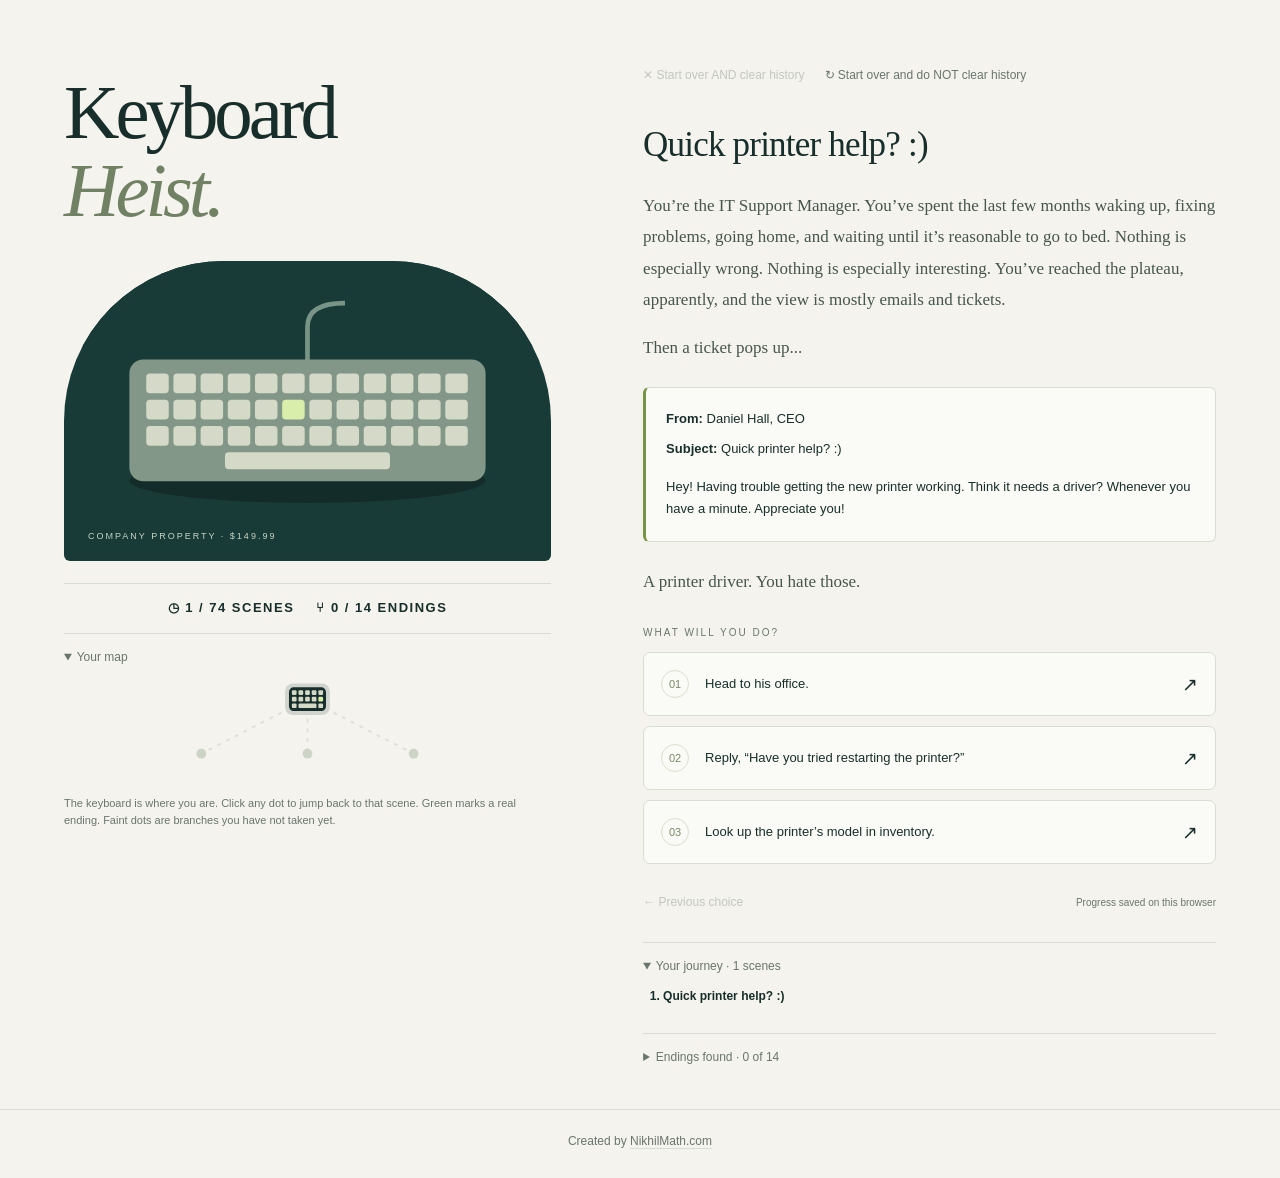
==== commit ede258e5: "No dead ends: Method, Asset not found and The fall guy are real endings Each now shows "The end." an" ====
--- a/index.html
+++ b/index.html
@@ -5,11 +5,11 @@
 <meta name="viewport" content="width=device-width, initial-scale=1">
 <meta name="theme-color" content="#142c29">
 <title>Keyboard Heist: A comedy</title>
-<meta name="description" content="Steal a keyboard just to feel something. An interactive comedy with eleven real endings and three ways to miss them.">
+<meta name="description" content="Steal a keyboard just to feel something. An interactive comedy with fourteen endings.">
 <meta property="og:type" content="website">
 <meta property="og:site_name" content="Keyboard Heist">
 <meta property="og:title" content="Keyboard Heist: A comedy">
-<meta property="og:description" content="Steal a keyboard just to feel something. An interactive comedy with eleven real endings and three ways to miss them.">
+<meta property="og:description" content="Steal a keyboard just to feel something. An interactive comedy with fourteen endings.">
 <meta property="og:url" content="https://keyboardheist.com/">
 <meta property="og:image" content="https://keyboardheist.com/og-image.jpg">
 <meta property="og:image:type" content="image/jpeg">
@@ -18,7 +18,7 @@
 <meta property="og:image:alt" content="Keyboard Heist">
 <meta name="twitter:card" content="summary_large_image">
 <meta name="twitter:title" content="Keyboard Heist: A comedy">
-<meta name="twitter:description" content="Steal a keyboard just to feel something. An interactive comedy with eleven real endings and three ways to miss them.">
+<meta name="twitter:description" content="Steal a keyboard just to feel something. An interactive comedy with fourteen endings.">
 <meta name="twitter:image" content="https://keyboardheist.com/og-image.jpg">
 <link rel="stylesheet" href="styles.css">
 <link rel="icon" href="favicon.svg?v=2" type="image/svg+xml">
@@ -30,9 +30,9 @@
 <aside><h1 id="cover-title">Keyboard<br><em>Heist.</em></h1>
 <div class="art" id="cover-art" role="img" aria-label="An ordinary office keyboard with one green key on a dark desk"><svg viewBox="0 0 480 320" xmlns="http://www.w3.org/2000/svg"><path fill="#193b37" d="M0 0h480v320H0z"/><ellipse cx="240" cy="234" rx="190" ry="24" fill="#142c29"/><path d="M240 110V70q0-25 40-25" fill="none" stroke="#789486" stroke-width="5"/><rect x="50" y="105" width="380" height="130" rx="15" fill="#829788"/><rect x="68" y="120" width="24" height="21" rx="4" fill="#d4d9c8"/><rect x="97" y="120" width="24" height="21" rx="4" fill="#d4d9c8"/><rect x="126" y="120" width="24" height="21" rx="4" fill="#d4d9c8"/><rect x="155" y="120" width="24" height="21" rx="4" fill="#d4d9c8"/><rect x="184" y="120" width="24" height="21" rx="4" fill="#d4d9c8"/><rect x="213" y="120" width="24" height="21" rx="4" fill="#d4d9c8"/><rect x="242" y="120" width="24" height="21" rx="4" fill="#d4d9c8"/><rect x="271" y="120" width="24" height="21" rx="4" fill="#d4d9c8"/><rect x="300" y="120" width="24" height="21" rx="4" fill="#d4d9c8"/><rect x="329" y="120" width="24" height="21" rx="4" fill="#d4d9c8"/><rect x="358" y="120" width="24" height="21" rx="4" fill="#d4d9c8"/><rect x="387" y="120" width="24" height="21" rx="4" fill="#d4d9c8"/><rect x="68" y="148" width="24" height="21" rx="4" fill="#d4d9c8"/><rect x="97" y="148" width="24" height="21" rx="4" fill="#d4d9c8"/><rect x="126" y="148" width="24" height="21" rx="4" fill="#d4d9c8"/><rect x="155" y="148" width="24" height="21" rx="4" fill="#d4d9c8"/><rect x="184" y="148" width="24" height="21" rx="4" fill="#d4d9c8"/><rect x="213" y="148" width="24" height="21" rx="4" fill="#d8eeaa"/><rect x="242" y="148" width="24" height="21" rx="4" fill="#d4d9c8"/><rect x="271" y="148" width="24" height="21" rx="4" fill="#d4d9c8"/><rect x="300" y="148" width="24" height="21" rx="4" fill="#d4d9c8"/><rect x="329" y="148" width="24" height="21" rx="4" fill="#d4d9c8"/><rect x="358" y="148" width="24" height="21" rx="4" fill="#d4d9c8"/><rect x="387" y="148" width="24" height="21" rx="4" fill="#d4d9c8"/><rect x="68" y="176" width="24" height="21" rx="4" fill="#d4d9c8"/><rect x="97" y="176" width="24" height="21" rx="4" fill="#d4d9c8"/><rect x="126" y="176" width="24" height="21" rx="4" fill="#d4d9c8"/><rect x="155" y="176" width="24" height="21" rx="4" fill="#d4d9c8"/><rect x="184" y="176" width="24" height="21" rx="4" fill="#d4d9c8"/><rect x="213" y="176" width="24" height="21" rx="4" fill="#d4d9c8"/><rect x="242" y="176" width="24" height="21" rx="4" fill="#d4d9c8"/><rect x="271" y="176" width="24" height="21" rx="4" fill="#d4d9c8"/><rect x="300" y="176" width="24" height="21" rx="4" fill="#d4d9c8"/><rect x="329" y="176" width="24" height="21" rx="4" fill="#d4d9c8"/><rect x="358" y="176" width="24" height="21" rx="4" fill="#d4d9c8"/><rect x="387" y="176" width="24" height="21" rx="4" fill="#d4d9c8"/><rect x="152" y="204" width="176" height="18" rx="4" fill="#d4d9c8"/></svg><span class="art-caption">COMPANY PROPERTY · $149.99</span></div>
 <div class="art vignette" id="vignette-art" role="img" hidden></div>
-<hr><div class="meta"><span id="scene-tally">◷ 74 SCENES</span><span id="ending-tally">⑂ 11 ENDINGS</span></div></aside>
+<hr><div class="meta"><span id="scene-tally">◷ 74 SCENES</span><span id="ending-tally">⑂ 14 ENDINGS</span></div></aside>
 <section class="reader" aria-label="Interactive story"><div class="toolbar"><div class="tools"><button class="text-button" id="clear">✕ Start over AND clear history</button><button class="text-button" id="restart">↻ Start over and do NOT clear history</button></div></div><div id="scene" class="scene"></div><div class="below"><button class="text-button" id="back">← Previous choice</button><span class="save" id="save" role="status"></span></div><div id="mobile-map-slot"></div><details open><summary>Your journey <span id="count"></span></summary><ol id="journey"></ol></details><details><summary>Endings found <span id="found-count"></span></summary><ul id="found-list"></ul><p class="still-hidden" id="still-hidden"></p></details><details id="dead-box"><summary>Dead ends found <span id="dead-count"></span></summary><ul id="dead-list"></ul><p class="still-hidden" id="dead-hidden"></p></details></section>
-<details open id="map-box"><summary>Your map</summary><div id="map"></div><p class="map-key"><span class="key-earth">The keyboard is where you are.</span><span class="key-hell">The pitchfork is where you are. Red dots are Hell, and bright red marks a real ending down there.</span><span class="key-space">The rocket is where you are. Blue dots are the mission, and bright blue marks a real ending up there.</span> Click any dot to jump back to that scene. Green marks a real ending. Hollow dots are dead ends. Faint dots are branches you have not taken yet.</p></details>
+<details open id="map-box"><summary>Your map</summary><div id="map"></div><p class="map-key"><span class="key-earth">The keyboard is where you are.</span><span class="key-hell">The pitchfork is where you are. Red dots are Hell, and bright red marks a real ending down there.</span><span class="key-space">The rocket is where you are. Blue dots are the mission, and bright blue marks a real ending up there.</span> Click any dot to jump back to that scene. Green marks a real ending.<span id="key-dead"> Hollow dots are dead ends.</span> Faint dots are branches you have not taken yet.</p></details>
 </main><footer>Created by <a href="https://nikhilmath.com" target="_blank" rel="noopener noreferrer">NikhilMath.com</a></footer><noscript>Enable JavaScript in your browser to play this adventure.</noscript>
 <script>
 // STORY DATA: write each destination scene before adding a choice that links to it.
@@ -113,7 +113,7 @@
       "It arrives in a box big enough for a small pizza. You type your name at the kitchen table. Nothing. Same model, same clack. It has to be his. Some of his soul got into that one, or something. An x factor you cannot explain, and it draws you. Well. Now you have a decoy.",
       "You’re early the next morning. You open a spreadsheet. Column A: Daniel’s schedule. Column B: Things that could go wrong. It’s the most alive you’ve felt in months, and it’s a crime. Or it will be.",
       "IT can go anywhere. Nobody asks why. Daniel eats lunch at 12:15 and leaves his door open. Always. His assistant, Marcy, sits outside it and sees everything.",
-      "Over her shoulder, her calendar: the company retreat, next Friday. Daniel brings his own keyboard to every offsite. She calls it “the founding keyboard.” He started the company on it. Once it leaves the building, your chance is gone."
+      "Over her shoulder, her calendar: the company retreat, next Friday. Daniel brings his own keyboard to every offsite. She calls it “the founding keyboard.” He started the company on it. You want it before it leaves the building."
     ],
     "choices": [
       {
@@ -151,7 +151,7 @@
     "location": "Friday · Then Saturday, a coffee shop",
     "title": "The grandmother",
     "text": [
-      "You can’t steal it at the retreat. A cabin in the woods, forty coworkers, nowhere to hide. Once the keyboard leaves the building, it’s gone.",
+      "You can’t steal it at the retreat. A cabin in the woods, forty coworkers, nowhere to hide. And you’re not waiting until it comes back.",
       "The retreat has to be canceled. You can’t cancel it. Daniel can.",
       "Daniel hates leaving anyone out. Last year he canceled the retreat because one intern was allergic to the trees at the cabin.",
       "All you need is a reason you can’t go. A sick relative. You have a mother in Ohio, who is fine and picks up her phone. Or you could hire a grandmother.",
@@ -596,11 +596,15 @@
     "location": "Ending · Method",
     "title": "Let Mrs. Cox keep going.",
     "ending": true,
+    "finale": true,
+    "prompt": "The end.",
     "text": [
       "You let Mrs. Cox keep going. She is not a woman who stops. She tells Daniel he reminds her of her late husband, Walter.",
       "By Friday, Daniel has given her the guest room. By Monday, she is at the all-hands, taking notes.",
       "She catches your eye across the conference table and mouths: “You owe me.” She is not wrong.",
-      "She’s at Daniel’s side every day now. Nobody knows she’s hired help except you. You never get near the keyboard again."
+      "She’s at Daniel’s side every day now. Nobody knows she’s hired help except you. You never get near the keyboard again.",
+      "You pay her back every Sunday: dinner at Daniel’s, six o’clock, and you bring dessert. She introduces you as her grandkid. Daniel’s kids call you cousin.",
+      "You came for a keyboard. You got a grandmother."
     ],
     "name": "Method"
   },
@@ -608,11 +612,15 @@
     "location": "Ending · Asset not found",
     "title": "Skip it. Nobody checks.",
     "ending": true,
+    "finale": true,
+    "prompt": "The end.",
     "text": [
       "You skip the tag. You do the swap at lunch. Nobody checks, you tell yourself.",
       "The auditor checks. He scans the keyboard on Daniel’s desk. It beeps once. Red. “Asset not found,” says the scanner, very calmly.",
       "He looks at the keyboard. He looks at you. He has seen this before, and he is sad about it. He calls Daniel in.",
-      "Daniel arrives holding a granola bar. He looks at the keyboard, then at you. He is heartbroken. “I would’ve given you anything.” You are asked to leave. The real keyboard was in your bag the whole time. It feels like nothing."
+      "Daniel arrives holding a granola bar. He looks at the keyboard, then at you. He is heartbroken. “I would’ve given you anything.” You are asked to leave. The real keyboard was in your bag the whole time. It feels like nothing.",
+      "Daniel doesn’t ask for it back.",
+      "The audit report goes out to all staff. Under IT Support Manager, it says: Asset not found."
     ],
     "name": "Asset not found"
   },
@@ -660,7 +668,7 @@
     "hell": true,
     "text": [
       "Orientation: no windows, a hum someone chose on purpose, deviled eggs. Compliance counts the chairs twice and opens a file with your name on it.",
-      "The demon who brought the eggs is so happy you’re here their tail wags. The nicest demon in Hell, everyone says, a little tiredly. They hand you their pitchfork to “get a feel for it” during the safety video.",
+      "The demon who brought the eggs is so happy you’re here their tail wags. The nicest demon in Hell, everyone says, a little tiredly. The nice demon hands you their pitchfork during the safety video. “Get a feel for what it’s like. People are always curious.”",
       "The handle is warm. The balance is perfect. You poke the air, and the air seems grateful. The keyboard under your other arm feels like nothing now. Uh oh."
     ],
     "choices": [
@@ -683,8 +691,8 @@
     "title": "Steal it. Walk out.",
     "hell": true,
     "text": [
-      "You walk out of the safety video holding the pitchfork, like you have somewhere to be. Nobody stops you.",
-      "That night, Compliance counts. One pitchfork is missing. The nice demon pats every pocket twice. “Losing an implement is a transfer offense,” Compliance says. “Up. Middle management. Ohio.” The nice demon has until morning.",
+      "The nice demon starts organizing the deviled eggs and turns their back to you. You walk out of the safety video holding the pitchfork, like you have somewhere to be. Nobody stops you.",
+      "That night, you watch Compliance count the assets. You hid the pitchfork where nobody will find it, and you’re curious what will happen. One pitchfork is missing. The nice demon pats every pocket twice. “Losing an implement is a transfer offense,” Compliance says. “Up. Middle management. Ohio.” The nice demon has until morning.",
       "It never crosses their mind to ask you."
     ],
     "choices": [
@@ -765,18 +773,18 @@
     "hell": true,
     "text": [
       "The Devil’s door is always open. You ask him to sign the pitchfork over to you, for keeps. Your soul in exchange, if that’s still how it works.",
-      "He scrolls through your soul for a long time. “It’s mostly emails and tickets,” he says, not unkindly. His eyes drift to the keyboard under your arm."
-    ],
-    "choices": [
-      {
-        "label": "Sell him Daniel’s keyboard.",
-        "hint": "It was never yours to sell. That never stopped you.",
+      "He scrolls through your soul for a long time. “I don’t want it,” he says, not unkindly. “It’s all just emails and tickets.” His eyes drift to the keyboard under your arm."
+    ],
+    "choices": [
+      {
+        "label": "Trade him the keyboard.",
+        "hint": "It was never yours to trade. That never stopped you.",
         "stamp": "sin",
         "next": "hell_job"
       },
       {
-        "label": "Refuse. Walk out.",
-        "hint": "Some things you don’t sell, even here.",
+        "label": "Don’t trade Daniel’s keyboard. Walk out.",
+        "hint": "Some things you don’t trade, even here.",
         "stamp": "virtue",
         "next": "hell_plateau"
       }
@@ -784,7 +792,7 @@
   },
   "hell_job": {
     "location": "Ending · Driver unavailable",
-    "title": "Sell him Daniel’s keyboard.",
+    "title": "Trade him the keyboard.",
     "hell": true,
     "ending": true,
     "text": [
@@ -1396,12 +1404,15 @@
     "title": "Report him.",
     "name": "The fall guy",
     "ending": true,
+    "finale": true,
+    "prompt": "The end.",
     "text": [
       "You tell him you’re going to report him. He isn’t worried. He’s never worried.",
       "“Oh, you absolutely can,” he says. “But there’s no way for me to get caught. There never has been.”",
       "He turns his monitor toward you. Eleven years of invoices. Every one of them is now signed with your name.",
       "You typed it into his keyboard yourself, that first day in his office. More than once.",
       "You’re the fall guy. So now you sit at your desk and say nothing, and hope nobody else ever looks closely enough to catch him, because if they do, they’ll catch you.",
+      "Still, you’re not bored. Every knock on the door could be the FBI. Every Tuesday, a new batch of invoices goes out with your name on it.",
       "Maybe you shouldn’t have taken that ticket."
     ]
   },
@@ -1621,6 +1632,7 @@
  document.getElementById('ending-tally').textContent='⑂ '+found.length+' / '+ALL_ENDINGS.length+' '+(ALL_ENDINGS.length===1?'ENDING':'ENDINGS');
  fillList(found,ALL_ENDINGS,'found-count','found-list','still-hidden','ending','endings');
  fillList(ALL_DEAD.filter(id=>seen.has(id)),ALL_DEAD,'dead-count','dead-list','dead-hidden','dead end','dead ends');
+ document.getElementById('dead-box').hidden=document.getElementById('key-dead').hidden=!ALL_DEAD.length;
 }
 function fillList(found,all,countId,listId,noteId,one,many){
  document.getElementById(countId).textContent='· '+found.length+' of '+all.length;
@@ -1672,7 +1684,7 @@
  const journey=document.getElementById('journey');journey.replaceChildren();path.forEach((id,i)=>{const li=document.createElement('li');
   if(i>=start){li.textContent=STORY[id].title;if(i===path.length-1)li.setAttribute('aria-current','step');}
   else{const link=document.createElement('button');link.className='journey-link';link.textContent=STORY[id].title;link.addEventListener('click',()=>{path=path.slice(0,i+1);render(true);});li.append(link);}
-  journey.append(li);});path.forEach(id=>seen.add(id));persist();tally();drawMap();updateHeaderVisual();updateTheme();
+  journey.append(li);});path.forEach(id=>seen.add(id));persist();tally();drawMap();updateHeaderVisual();updateTheme();syncURL();
  if(focus){
   title.focus({preventScroll:true});
   if(!vignetteArt.hidden)asideEl.scrollIntoView({block:'start'});
@@ -1793,6 +1805,29 @@
 function placeMap(){(narrowScreen.matches?mobileMapSlot:mainEl).append(mapBox);}
 placeMap();
 narrowScreen.addEventListener('change',()=>{placeMap();updateHeaderVisual();});
+// Page links (user's request, 2026-10-18): every page has its own address, named after its title
+// (keyboardheist.com/#the-swap; the opening has none), so you can link to a page, and the browser's
+// Back and Forward step through pages. A link keeps your own route if that page is on it; otherwise it
+// opens on the shortest route, like a map jump, and the pages on the way count as found.
+// Each history entry remembers its whole path, so Back and Forward return to the exact route.
+const PAGE_SLUG={},SLUG_PAGE={};
+ALL_SCENES.filter(id=>!ALL_SCENES.some(p=>joinsNext(p)===id)).forEach(id=>{
+ let slug=STORY[id].title.toLowerCase().replace(/[’']/g,'').replace(/[^a-z0-9]+/g,'-').replace(/^-+|-+$/g,'');
+ if(!slug||slug in SLUG_PAGE||document.getElementById(slug))slug=id;
+ PAGE_SLUG[id]=slug;SLUG_PAGE[slug]=id;
+});
+// A scene id works in the address too (#swap), so old or hand-made links still land.
+function linkedScene(){let h='';try{h=decodeURIComponent(location.hash.slice(1));}catch{}return SLUG_PAGE[h]||(Object.hasOwn(STORY,h)?h:null);}
+function followLink(){const id=linkedScene();if(!id)return;const at=path.indexOf(id);if(at>=0)path=path.slice(0,at+1);else{const r=routeTo(id);if(r)path=r;}}
+let replaceURL=true;
+function syncURL(){
+ const id=path[pageStart()],hash=id==='arrival'?'':'#'+PAGE_SLUG[id];
+ const url=hash||location.pathname+location.search;
+ try{if(replaceURL||location.hash===hash)history.replaceState({path},'',url);else history.pushState({path},'',url);}catch{}
+ replaceURL=false;
+}
+addEventListener('popstate',e=>{const p=e.state?.path;if(validPath(p))path=p;else followLink();replaceURL=true;render(true);});
+followLink();
 render();
 </script>
 </body>
